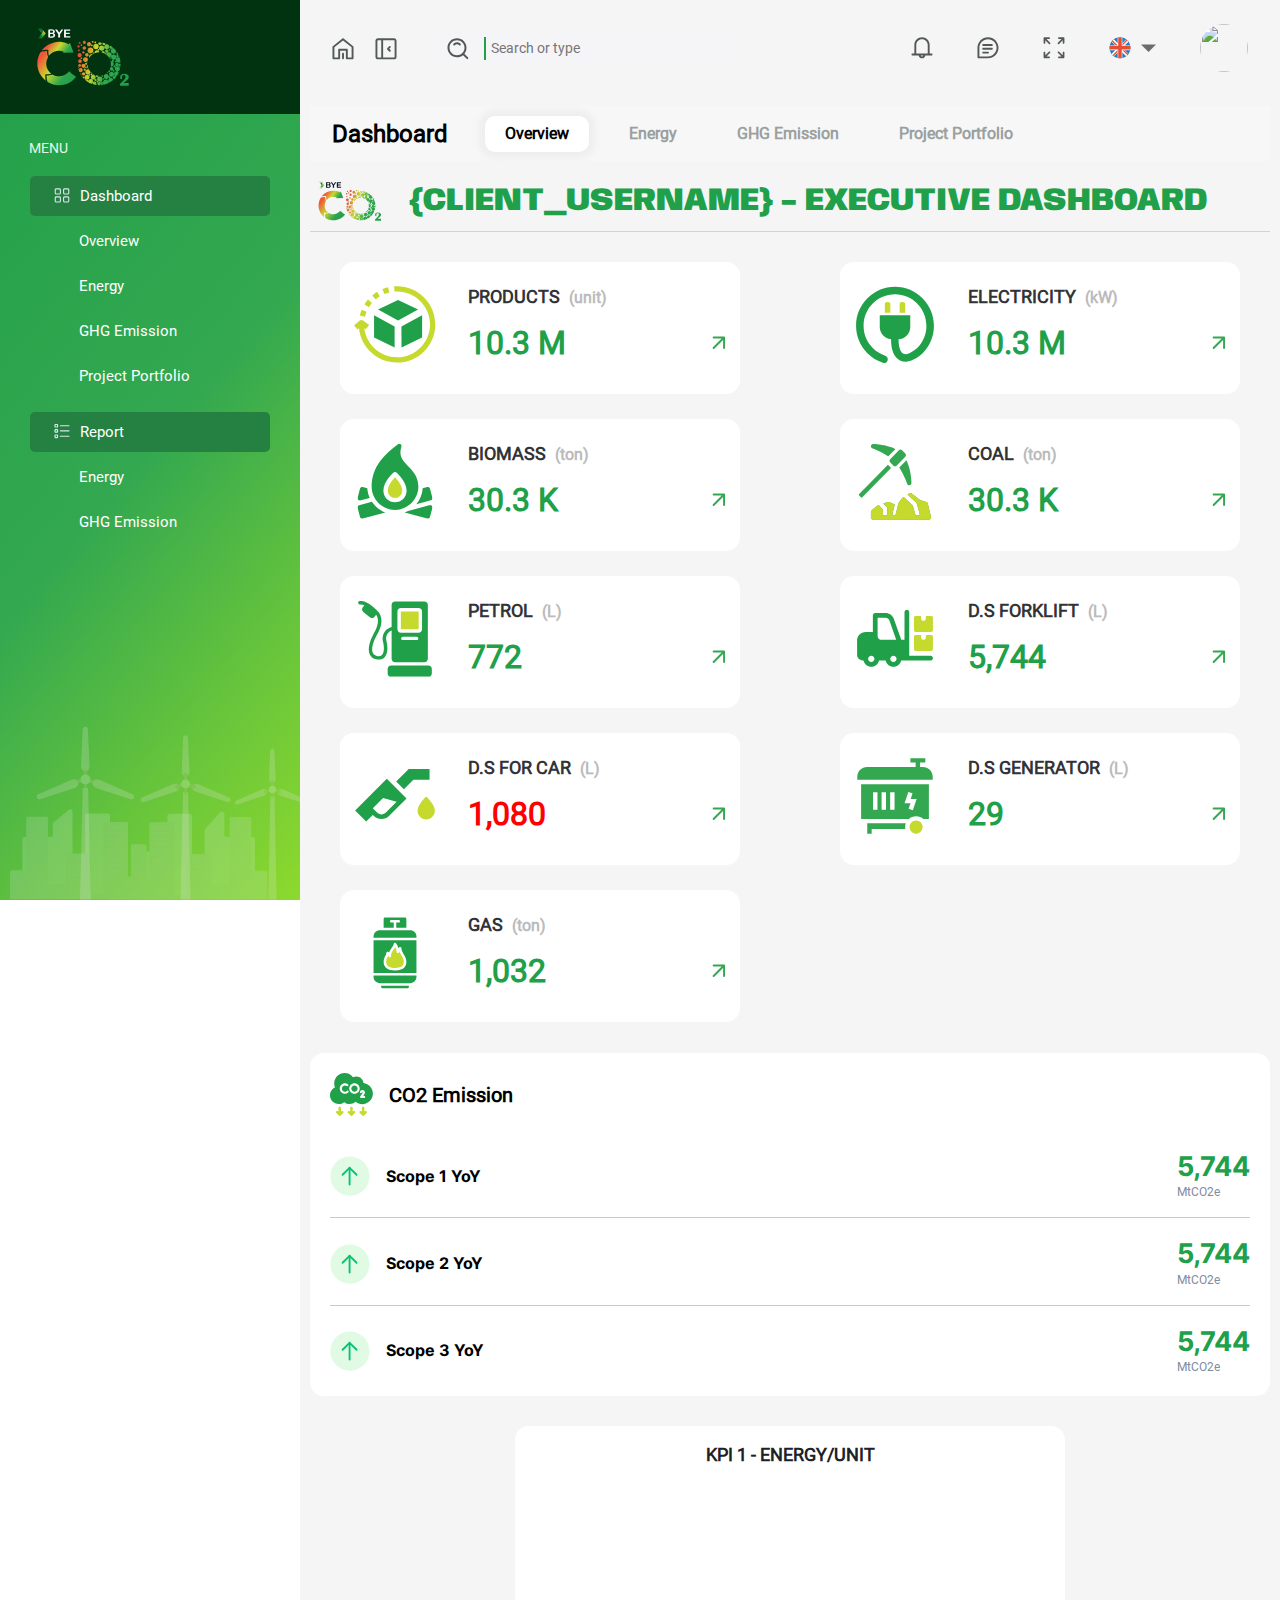
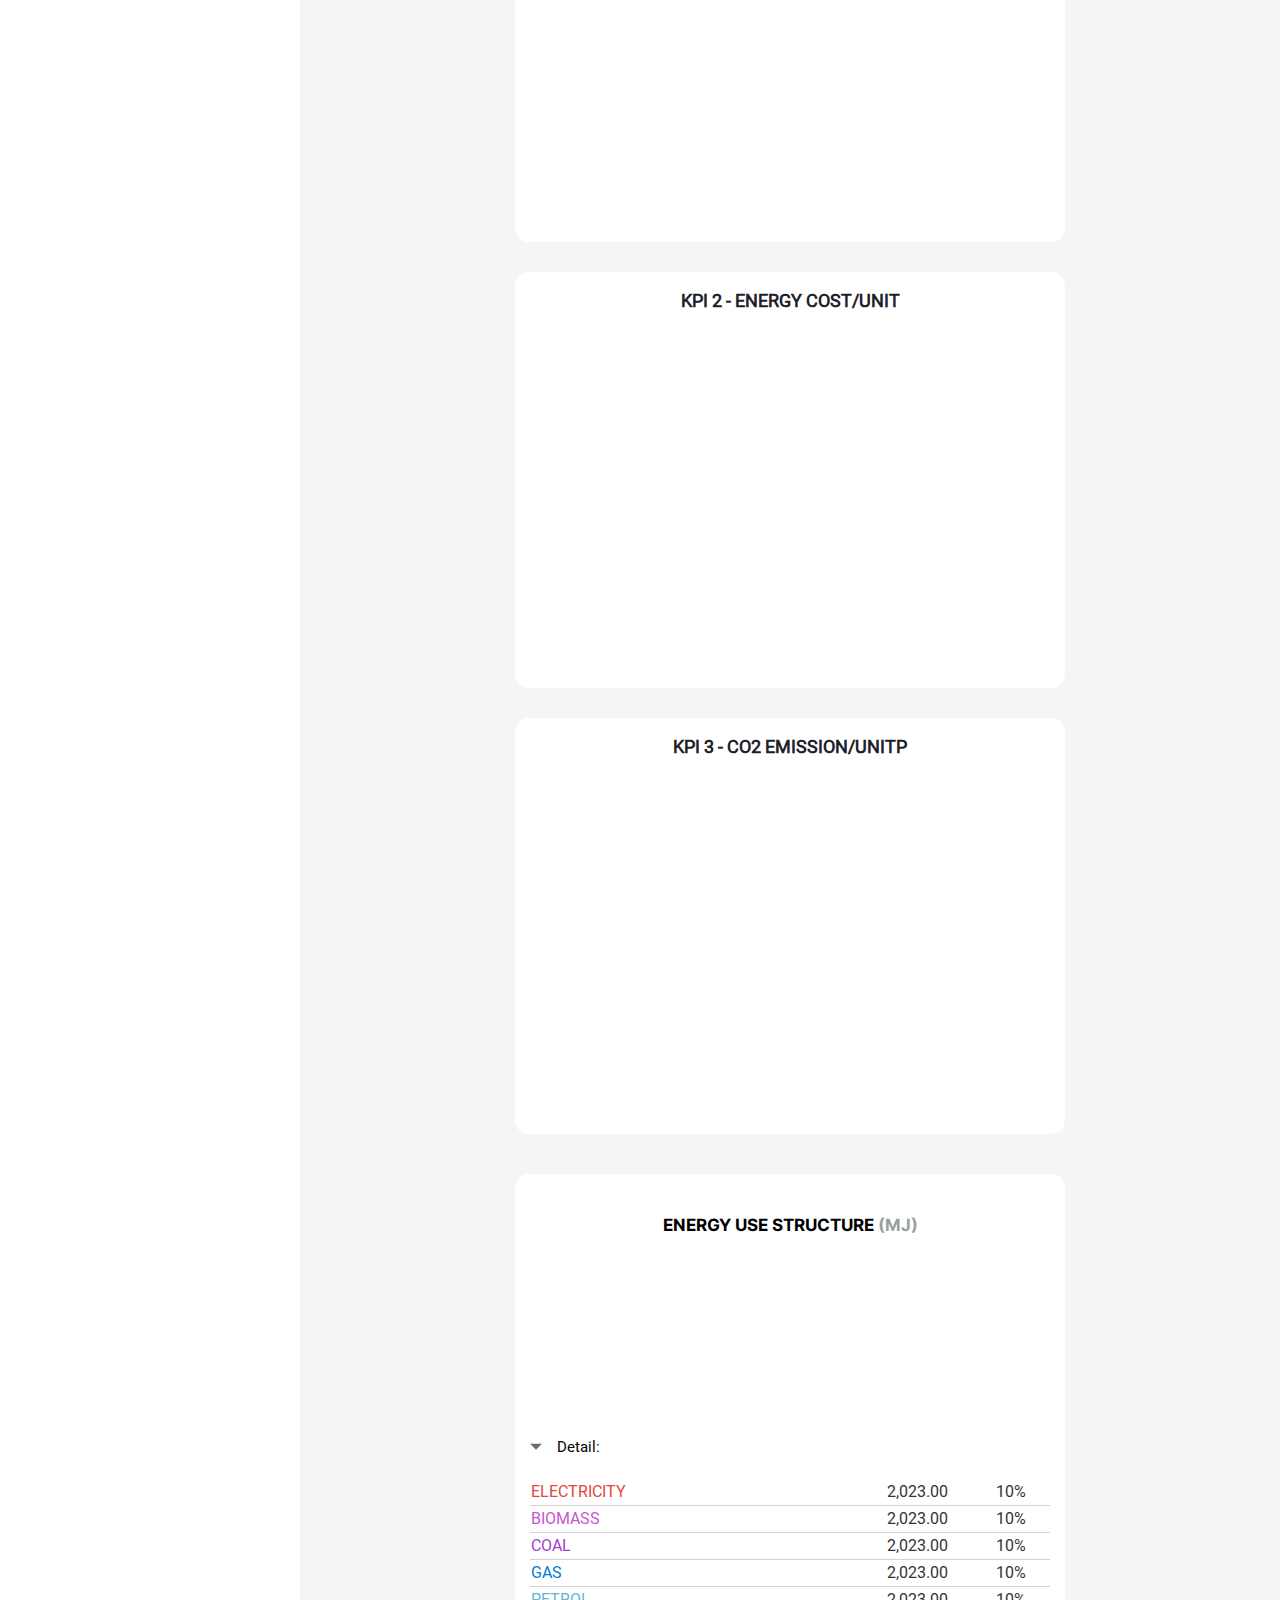
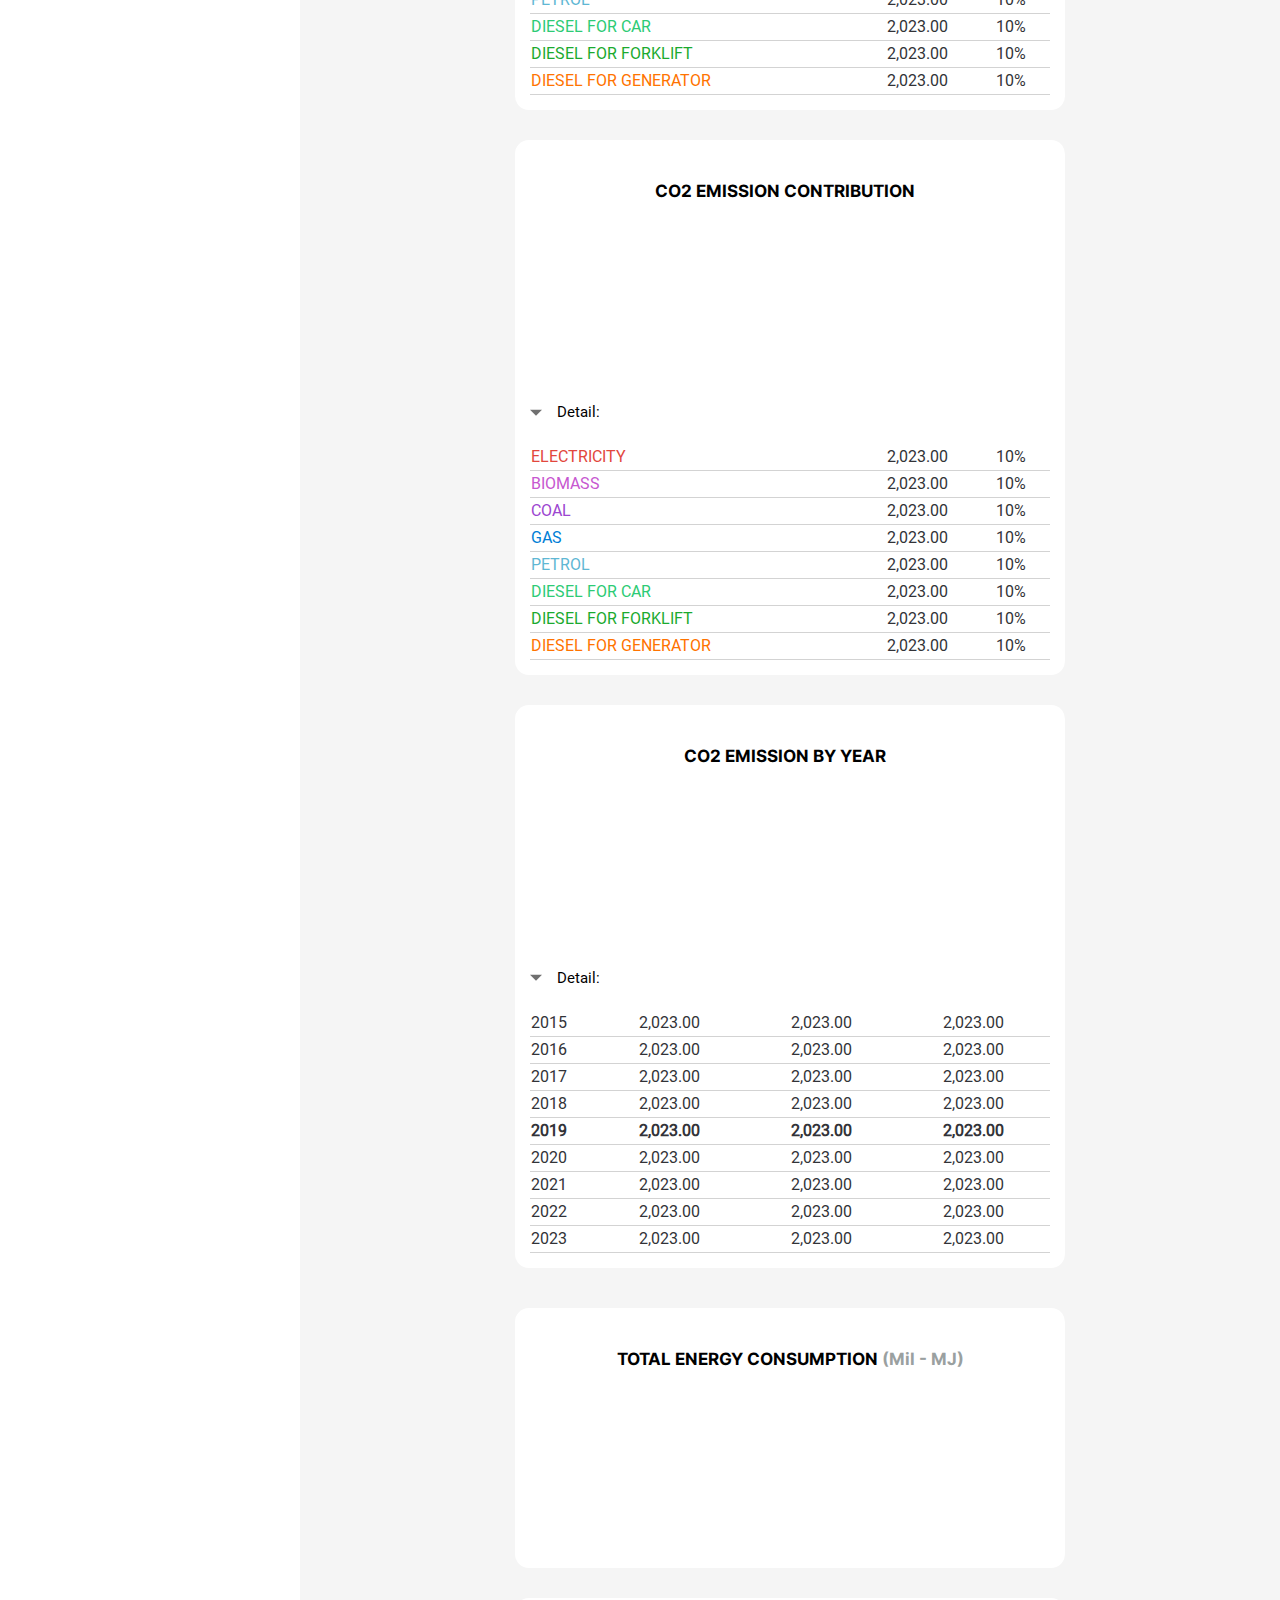
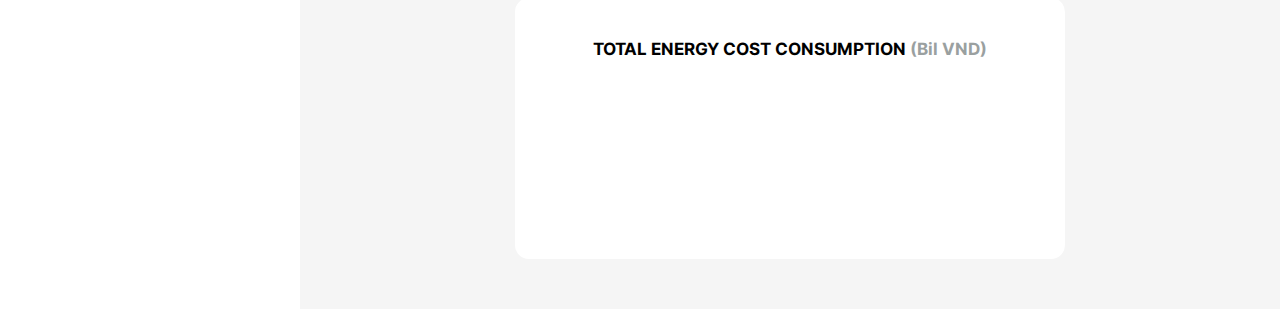
==== dashboard.html @ 33559ebf "sdf" ====
<!DOCTYPE html>
<html lang="en">

<head>
    <meta charset="UTF-8">
    <meta http-equiv="X-UA-Compatible" content="IE=edge">
    <meta name="viewport" content="width=device-width, initial-scale=1.0">
    <link rel="stylesheet" href="assets/css/normalize.css">
    <link rel="stylesheet" href="assets/css/dashboard.css">
    <link rel="stylesheet" href="assets/css/bootstrap-5.0.2-dist/css/bootstrap.min.css">
    <script src="assets/css/bootstrap-5.0.2-dist/js/bootstrap.min.js"></script>
    <script src="assets/js/jquery-3.6.4.js"></script>
    <link rel="icon" type="image/x-icon" href="assets/image/index/LogoBYECO2-footer.svg">
    <link rel="stylesheet" href="https://cdnjs.cloudflare.com/ajax/libs/font-awesome/6.2.1/css/all.min.css"
        integrity="sha512-MV7K8+y+gLIBoVD59lQIYicR65iaqukzvf/nwasF0nqhPay5w/9lJmVM2hMDcnK1OnMGCdVK+iQrJ7lzPJQd1w=="
        crossorigin="anonymous" referrerpolicy="no-referrer" />
    <script src="https://cdnjs.cloudflare.com/ajax/libs/Chart.js/4.1.2/chart.umd.js"></script>
    <script src="https://cdn.jsdelivr.net/gh/emn178/chartjs-plugin-labels/src/chartjs-plugin-labels.js"></script>
    <script type="text/javascript" src="https://cdnjs.cloudflare.com/ajax/libs/mdb-ui-kit/6.4.2/mdb.min.js"></script>
    <script type="text/javascript" src="https://cdn.jsdelivr.net/jquery/latest/jquery.min.js"></script>
    <script type="text/javascript" src="https://cdn.jsdelivr.net/momentjs/latest/moment.min.js"></script>
    <script type="text/javascript" src="https://cdn.jsdelivr.net/npm/daterangepicker/daterangepicker.min.js"></script>
    <link rel="stylesheet" type="text/css" href="https://cdn.jsdelivr.net/npm/daterangepicker/daterangepicker.css" />
    <title>Home</title>
    <style>
        @font-face {
            font-family: "Anybody";
            src: url("assets/font/Anybody/Anybody-VariableFont_wdth_wght.ttf");
        }

        @font-face {
            font-family: "Roboto";
            src: url("assets/font/Roboto/Roboto-Regular.ttf");
        }

        @font-face {
            font-family: "Inter";
            src: url("assets/font/Inter/Inter-VariableFont_slnt,wght.ttf");
        }

        @font-face {
            font-family: "Mulish";
            src: url("assets/font/Mulish/Mulish-VariableFont_wght.ttf");
        }

        @font-face {
            font-family: "Work Sans";
            src: url("assets/font/Work_Sans/WorkSans-VariableFont_wght.ttf");
        }
    </style>
</head>

<body>
    <!-- Sidebar/menu -->
    <nav id="mySidebar">
        <div class="logo">
            <img src="assets/image/index/LogoBYECO2-footer.svg" alt="">
            <h2>Main Menu</h2>
            <img src="assets/image/index/close.svg" alt="" onclick="closeoffcanvas()" class="closeoffcanvas">
        </div>
        <script>
            function closeoffcanvas(){
                document.getElementById('mySidebar').style.display = 'none';
                document.getElementById('content').style.width = '100%';
                document.getElementById('content').style.left = '0';
            }
        </script>
        <div class="menu-title">MENU</div>
        <div class="username-offcanvas">
            <div class="username-offcanvas-left">
                <div class="username-offcanvas-left-left">
                    <img src="assets/image/index/avatarresponsive.svg" alt="">
                </div>
                <div class="username-offcanvas-left-right">
                    <h2>Username</h2>
                    <p>User Role</p>
                </div>
            </div>
            <i class="right fas fa-angle-up" id="username-offcanvas-angle-up"></i>
            <i class="right fas fa-angle-down" id="username-offcanvas-angle-down"></i>
        </div>
        <div class="home-title">Home</div>
        <hr>
        <!-- Dashboard -->
        <div class="dashboard">
            <div class="dashboard-left">
                <img src="assets/image/index/dashboard.svg" alt="">
                <span>Dashboard</span>
            </div>
            <i class="right fas fa-angle-up" id="dashboard-angle-up"></i>
            <i class="right fas fa-angle-down" id="dashboard-angle-down"></i>
        </div>
        <div class="dashboard-left-content">
            <div class="dashboard-left-content-ppj">
                <span style="color: white;">Overview</span>
            </div>
            <div class="dashboard-left-content-energy">
                <span>Energy</span>
            </div>
            <div class="dashboard-left-content-ghgemission">
                <span>GHG Emission</span>
            </div>
            <div class="dashboard-left-content-projectportfolio">
                <span>Project Portfolio</span>
            </div>
        </div>



        <!-- Report -->
        <div class="report" style="margin-top: 16px;">
            <div class="report-left">
                <img src="assets/image/index/report.svg" alt="">
                <span>Report</span>
            </div>
            <i class="right fas fa-angle-up" id="report-angle-up"></i>
            <i class="right fas fa-angle-down" id="report-angle-down"></i>
        </div>
        <div class="report-left-content">
            <div class="report-left-content-energy">
                <span>Energy</span>
            </div>
            <div class="report-left-content-ghgemission">
                <span>GHG Emission</span>
            </div>
            <div class="report-left-content-waste">
                <span>Waste</span>
            </div>
        </div>
        <hr>
        <div class="language-offcanvas">
            <p>ENG</p>
            <img src="assets/image/index/language.svg" alt="">
            <img src="assets/image/index/dropdownoffcanvas.svg" alt="" style="width: 10px;height: 10px;">
        </div>
        <div class="logout-offcanvas">
            Logout
        </div>
        <!-- footer -->
        <div class="nav-footer">
            <img src="assets/image/index/electric blower.svg" alt="">
        </div>
    </nav>
    <script>
        $("#report-angle-up,#dashboard-angle-up").hide();
        $(".dashboard").css({ backgroundColor: "#248142" })
        $(".report").css({ backgroundColor: "#248142" })
        $("#dashboard-angle-up").click(function () {
            $(".dashboard-left-content").slideToggle("fast");
            $("#dashboard-angle-up").toggle();
            $("#dashboard-angle-down").toggle();
            $(".dashboard").css({ backgroundColor: "#248142" })
        }
        )
        $("#dashboard-angle-down").click(function () {
            $(".dashboard-left-content").slideToggle("fast");
            $("#dashboard-angle-up").toggle();
            $("#dashboard-angle-down").toggle();
            $(".dashboard").css({ backgroundColor: "#20A049" })
        }
        )
        $("#report-angle-down").click(function () {
            $(".report-left-content").slideToggle("fast");
            $("#report-angle-up").toggle();
            $("#report-angle-down").toggle();
            $(".report").css({ backgroundColor: "#20A049" })
        }
        )
        $("#report-angle-up").click(function () {
            $(".report-left-content").slideToggle("fast");
            $("#report-angle-up").toggle();
            $("#report-angle-down").toggle();
            $(".report").css({ backgroundColor: "#248142" })
        }
        )
    </script>



    <!-- Page Content  -->
    <div id="content">
        <div class="top">
            <div class="top-content-left">
                <img src="assets/image/index/home.svg" alt="" style="margin-right: 16px;">
                <img src="assets/image/index/dashboard-toggle-hide.svg" alt="" style="margin-right: 30px;"
                    onclick="navigate_sidebar()" id="dashboard-toggle-hide">
                <img src="assets/image/index/dashboard-toggle-show.svg" alt="" style="margin-right: 30px;"
                    onclick="navigate_sidebar()" id="dashboard-toggle-show">
                <div class="search">
                    <img src="assets/image/index/search.svg" alt="" onclick="showsearchbar()">
                    <input type="text" placeholder="Search or type">
                </div>

            </div>
            <div class="top-content-right">
                <img src="assets/image/index/notification.svg" alt="">
                <img src="assets/image/index/message.svg" alt="">
                <img src="assets/image/index/fullscreen.svg" alt="" class="top-content-right-fullscreen">
                <img src="assets/image/index/language.svg" alt="" style="margin-right: 5px;" class="top-content-right-language">
                <img src="assets/image/index/dropdown.svg" alt="" style="width: 15px;height: 15px;" class="top-content-right-dropdown">
                <img src="assets/image/index/avatar.svg" alt=""
                    style="width: 48px;height: 48px;border-radius: 50%;margin-right: 0;">
            </div>
            
        </div>
        <div class="top-responsive">
            <img src="assets/image/index/LogoBYECO2-footer.svg" alt="">
            <img src="assets/image/index/search.svg" alt="" onclick="showsearchbar()">
            <img src="assets/image/index/notification.svg" alt="">
            <img src="assets/image/index/message.svg" alt="">
            <img src="assets/image/index/offcanvasbar.svg" alt="" onclick="showoffcanvas()">
        </div>
        <div class="showsearchbar">
            <div class="showsearchbar-left">
                <img src="assets/image/index/search.svg" alt="">
                <input type="text" placeholder="Search something here">
            </div>
            <div class="showsearchbar-right">
                <img src="assets/image/index/close.svg" alt="" onclick="hidesearchbar()">
            </div>
        </div>
        <script>
            $(".showsearchbar").hide();
            function showsearchbar(){
                if (window.innerWidth <1121){
                    $(".showsearchbar").slideToggle('fast');
                }
            }
            function hidesearchbar(){
                $(".showsearchbar").slideToggle('fast');
            }
            function showoffcanvas(){
                document.getElementById('mySidebar').style.display = 'block';
                // document.getElementById('mySidebar').style.position = 'absolute';
                // document.getElementById('mySidebar').style.left = '0';
                // document.getElementById('mySidebar').style.top = '0';
                document.getElementById('content').style.width = '100%';
                document.getElementById('content').style.left = '0';
            }
        </script>
       
        <div id="content-dashboard">
            <div class="content-dashboard-top">
                <img src="assets/image/index/dashboardresponsive.svg" alt="">
                <h2>Dashboard</h2>
            </div>
            <ul class="nav nav-tabs" id="myTab" role="tablist">
                <li class="nav-item" role="presentation">
                    <button class="nav-link disabled" id="ppj-tab" data-bs-toggle="tab" data-bs-target="#ppj"
                        type="button" role="tab" aria-controls="ppj" aria-selected="true">Dashboard</button>
                </li>
                <li class="nav-item" role="presentation">
                    <button class="nav-link active" id="overview-tab" data-bs-toggle="tab" data-bs-target="#overview"
                        type="button" role="tab" aria-controls="overview" aria-selected="false">Overview</button>
                </li>
                <li class="nav-item" role="presentation">
                    <button class="nav-link" id="energy-tab" data-bs-toggle="tab" data-bs-target="#energy" type="button"
                        role="tab" aria-controls="energy" aria-selected="false">Energy</button>
                </li>
                <li class="nav-item" role="presentation">
                    <button class="nav-link" id="ghgemission-tab" data-bs-toggle="tab" data-bs-target="#ghgemission"
                        type="button" role="tab" aria-controls="ghgemission" aria-selected="false">GHG Emission</button>
                </li>
                <li class="nav-item" role="presentation">
                    <button class="nav-link" id="projectportfolio-tab" data-bs-toggle="tab"
                        data-bs-target="#projectportfolio" type="button" role="tab" aria-controls="projectportfolio"
                        aria-selected="false">Project Portfolio</button>
                </li>
            </ul>
            <script>
                $("#myTab #overview-tab").css({"color":"black","box-shadow":"0px 0px 6px 6px #eeeeee"});
                $("#myTab #overview-tab").click(function () {
                    $(this).css({"color":"black","box-shadow":"0px 0px 6px 6px #eeeeee"})
                    $("#energy-tab,#ghgemission-tab,#projectportfolio-tab").css({"color":"#9AA0A0","box-shadow":"none"})
                })
                $("#myTab #energy-tab").click(function () {
                    $(this).css({"color":"black","box-shadow":"0px 0px 6px 6px #eeeeee"})
                    $("#overview-tab,#ghgemission-tab,#projectportfolio-tab").css({"color":"#9AA0A0","box-shadow":"none"})
                })
                $("#myTab #ghgemission-tab").click(function () {
                    $(this).css({"color":"black","box-shadow":"0px 0px 6px 6px #eeeeee"})
                    $("#overview-tab,#energy-tab,#projectportfolio-tab").css({"color":"#9AA0A0","box-shadow":"none"})
                })
                $("#myTab #projectportfolio-tab").click(function () {
                    $(this).css({"color":"black","box-shadow":"0px 0px 6px 6px #eeeeee"})
                    $("#overview-tab,#energy-tab,#ghgemission-tab").css({"color":"#9AA0A0","box-shadow":"none"})
                })
            </script>
            <div class="tab-content" id="myTabContent">
                <div class="tab-pane fade show active" id="overview" role="tabpanel" aria-labelledby="overview-tab">
                    <div class="ppj-top">
                        <img src="assets/image/index/LogoBYECO2.svg" alt="">
                        <h1>{CLIENT_USERNAME} - EXECUTIVE DASHBOARD</h1>
                    </div>
                    <div class="ppj-point">
                        <div class="ppj-point-item">
                            <div class="ppj-point-item-left">
                                <img src="assets/image/index/products.svg" alt="">
                            </div>
                            <div class="ppj-point-item-right">
                                <div>
                                    <span class="title">PRODUCTS <span class="unit">(unit)</span></span>
                                </div>
                                <!-- <h1>10.3 M <img src="assets/image/index/pointupright.svg" alt=""></h1> -->
                                <div class="ppj-point-item-right-bottom">
                                    <h1>10.3 M</h1>
                                    <img src="assets/image/index/pointupright.svg" alt="">
                                </div>

                            </div>
                        </div>
                        <div class="ppj-point-item">
                            <div class="ppj-point-item-left">
                                <img src="assets/image/index/electricity.svg" alt="">
                            </div>
                            <div class="ppj-point-item-right">
                                <div>
                                    <span class="title">ELECTRICITY <span class="unit">(kW)</span></span>
                                </div>
                                <!-- <h1>10.3 M <img src="assets/image/index/pointupright.svg" alt=""></h1> -->
                                <div class="ppj-point-item-right-bottom">
                                    <h1>10.3 M</h1>
                                    <img src="assets/image/index/pointupright.svg" alt="">
                                </div>
                            </div>
                        </div>
                        <div class="ppj-point-item">
                            <div class="ppj-point-item-left">
                                <img src="assets/image/index/biomass.svg" alt="">
                            </div>
                            <div class="ppj-point-item-right">
                                <div>
                                    <span class="title">BIOMASS <span class="unit">(ton)</span></span>
                                </div>
                                <!-- <h1>30.3 K <img src="assets/image/index/pointupright.svg" alt=""></h1> -->
                                <div class="ppj-point-item-right-bottom">
                                    <h1>30.3 K</h1>
                                    <img src="assets/image/index/pointupright.svg" alt="">
                                </div>
                            </div>
                        </div>
                        <div class="ppj-point-item">
                            <div class="ppj-point-item-left">
                                <img src="assets/image/index/coal.svg" alt="">
                            </div>
                            <div class="ppj-point-item-right">
                                <div>
                                    <span class="title">COAL <span class="unit">(ton)</span></span>
                                </div>
                                <!-- <h1>30.3 K <img src="assets/image/index/pointupright.svg" alt=""></h1> -->
                                <div class="ppj-point-item-right-bottom">
                                    <h1>30.3 K</h1>
                                    <img src="assets/image/index/pointupright.svg" alt="">
                                </div>
                            </div>
                        </div>
                        <div class="ppj-point-item">
                            <div class="ppj-point-item-left">
                                <img src="assets/image/index/petrol.svg" alt="">
                            </div>
                            <div class="ppj-point-item-right">
                                <div>
                                    <span class="title">PETROL <span class="unit">(L)</span></span>
                                </div>
                                <!-- <h1>772 <img src="assets/image/index/pointupright.svg" alt=""></h1> -->
                                <div class="ppj-point-item-right-bottom">
                                    <h1>772</h1>
                                    <img src="assets/image/index/pointupright.svg" alt="">
                                </div>
                            </div>
                        </div>
                        <div class="ppj-point-item">
                            <div class="ppj-point-item-left">
                                <img src="assets/image/index/forklift.svg" alt="">
                            </div>
                            <div class="ppj-point-item-right">
                                <div>
                                    <span class="title">D.S FORKLIFT <span class="unit">(L)</span></span>
                                </div>
                                <!-- <h1>5,744 <img src="assets/image/index/pointupright.svg" alt=""></h1> -->
                                <div class="ppj-point-item-right-bottom">
                                    <h1>5,744</h1>
                                    <img src="assets/image/index/pointupright.svg" alt="">
                                </div>
                            </div>
                        </div>
                        <div class="ppj-point-item">
                            <div class="ppj-point-item-left">
                                <img src="assets/image/index/forcar.svg" alt="">
                            </div>
                            <div class="ppj-point-item-right">
                                <div>
                                    <span class="title">D.S FOR CAR <span class="unit">(L)</span></span>
                                </div>
                                <!-- <h1 style="color: red;">1,080 <img src="assets/image/index/pointdownright.svg" alt="">
                                </h1> -->
                                <div class="ppj-point-item-right-bottom">
                                    <h1 style="color: red;">1,080</h1>
                                    <img src="assets/image/index/pointupright.svg" alt="">
                                </div>
                            </div>
                        </div>
                        <div class="ppj-point-item">
                            <div class="ppj-point-item-left">
                                <img src="assets/image/index/generator.svg" alt="">
                            </div>
                            <div class="ppj-point-item-right">
                                <div>
                                    <span class="title">D.S GENERATOR <span class="unit">(L)</span></span>
                                </div>
                                <!-- <h1>29 <img src="assets/image/index/pointupright.svg" alt=""></h1> -->
                                <div class="ppj-point-item-right-bottom">
                                    <h1>29</h1>
                                    <img src="assets/image/index/pointupright.svg" alt="">
                                </div>
                            </div>
                        </div>
                        <div class="ppj-point-item">
                            <div class="ppj-point-item-left">
                                <img src="assets/image/index/gas.svg" alt="">
                            </div>
                            <div class="ppj-point-item-right">
                                <div>
                                    <span class="title">GAS <span class="unit">(ton)</span></span>
                                </div>
                                <!-- <h1>1,032 <img src="assets/image/index/pointupright.svg" alt=""></h1> -->
                                <div class="ppj-point-item-right-bottom">
                                    <h1>1,032</h1>
                                    <img src="assets/image/index/pointupright.svg" alt="">
                                </div>
                            </div>
                        </div>
                    </div>
                    <div class="ppj-emission-scope">
                        <div class="ppj-emission-scope-item">
                            <div class="ppj-emission-scope-item-left">
                                <p class="scope">CO2 EMISSION</p>
                                <p class="co2emission">SCOPE 1 YoY</p>
                                <div class="ppj-emission-scope-item-left-value">
                                    <p class="value">5,744</p>
                                    <p class="unit">MtCO2e</p>
                                </div>
                            </div>
                            <div class="ppj-emission-scope-item-right">
                                <img src="assets/image/index/emissionscopeco2.svg" alt="">
                            </div>
                        </div>
                   
                        <div class="ppj-emission-scope-item">
                            <div class="ppj-emission-scope-item-left">
                                <p class="scope">CO2 EMISSION</p>
                                <p class="co2emission">SCOPE 2 YoY</p>
                                <div class="ppj-emission-scope-item-left-value">
                                    <p class="value">5,744</p>
                                    <p class="unit">MtCO2e</p>
                                </div>
                            </div>
                            <div class="ppj-emission-scope-item-right">
                                <img src="assets/image/index/emissionscopeco2.svg" alt="">
                            </div>
                        </div>
                       
                        <div class="ppj-emission-scope-item">
                            <div class="ppj-emission-scope-item-left">
                                <p class="scope">CO2 EMISSION</p>
                                <p class="co2emission">SCOPE 3 YoY</p>
                                <div class="ppj-emission-scope-item-left-value">
                                    <p class="value">0</p>
                                    <p class="unit">MtCO2e</p>
                                </div>
                            </div>
                            <div class="ppj-emission-scope-item-right">
                                <img src="assets/image/index/emissionscopeco2.svg" alt="">
                            </div>
                        </div>
                    </div>
                    <div class="ppj-emission-scope-responsive">
                        <div class="ppj-emission-scope-responsive-top">
                            <img src="assets/image/index/emissionscopeco2.svg" alt="">
                            <h2>CO2 Emission</h2>
                        </div>
                        <div class="ppj-emission-scope-responsive-item">
                            <div class="ppj-emission-scope-responsive-item-left">
                                <img src="assets/image/index/emissionscopeco2responsive.svg" alt="">
                                <h3>Scope 1 YoY</h3>
                            </div>
                            <div class="ppj-emission-scope-responsive-item-right">
                                <h2>5,744</h2>
                                <p>MtCO2e</p>
                            </div>
                        </div>
                        <hr>
                        <div class="ppj-emission-scope-responsive-item">
                            <div class="ppj-emission-scope-responsive-item-left">
                                <img src="assets/image/index/emissionscopeco2responsive.svg" alt="">
                                <h3>Scope 2 YoY</h3>
                            </div>
                            <div class="ppj-emission-scope-responsive-item-right">
                                <h2>5,744</h2>
                                <p>MtCO2e</p>
                            </div>
                        </div>
                        <hr>
                        <div class="ppj-emission-scope-responsive-item">
                            <div class="ppj-emission-scope-responsive-item-left">
                                <img src="assets/image/index/emissionscopeco2responsive.svg" alt="">
                                <h3>Scope 3 YoY</h3>
                            </div>
                            <div class="ppj-emission-scope-responsive-item-right">
                                <h2>5,744</h2>
                                <p>MtCO2e</p>
                            </div>
                        </div>
                    </div>
                    <div class="ppj-kpi">
                        <div class="ppj-kpi-item">
                            <h2>KPI 1 - ENERGY/UNIT</h2>
                            <canvas id="myChartkpi1" style="height: 350px;width: 450px;"></canvas>
                            <script>
                                const xValueskpi1 = ["2015", "2016", "2017", "2018", "2019", "2020", "2021", "2022", "2023"];
                                const yValuesbarkpi1 = [10.0, 10.5, 15.0, 8.5, 12.5, 8.0, 13.0, 12.5, 14.0];
                                const yValueslinekpi1 = [73.3, 88.4, 67.7, 105.4, 72.9, 65.7, 63.5, 66.1, 26.0];

                                new Chart("myChartkpi1", {
                                    type: "line",
                                    data: {
                                        labels: xValueskpi1,
                                        datasets: [{
                                            backgroundColor: "transparent",
                                            borderColor: "#EA6B39",
                                            data: yValueslinekpi1,
                                            label: 'MJ/Unit',
                                            yAxisID: 'A',
                                            fill: true,
                                            tension: 0,
                                            borderWidth: 3,
                                            pointBackgroundColor: "white",
                                            pointRadius: 5,
                                      
                                        },
                                        {
                                            type: "bar",
                                            data: yValuesbarkpi1,
                                            backgroundColor: "#3BB346",
                                            label: 'Total Units',
                                            yAxisID: 'B',
                                            fill: true,
                                            tension: 0.4,
                                            barThickness: 25,
                                          
                                        }]
                                    },
                                    options: {
                                        responsive: true,
                                        scales: {
                                            A: {
                                                position: 'right',
                                                min: 0,
                                                max:120,
                                                ticks: {
                                                    stepSize: 24,
                                                },
                                                border:{
                                                    dash: [10,5]
                                                }
                                              
                                            },
                                            B: {
                                                position: 'left',
                                                min: 0,
                                                max: 25.0,
                                                border:{
                                                    dash: [10,5]
                                                }
                                            },
                                            xAxis:{
                                              display: false
                                            }
                                        },
                                        plugins: {
                                            legend: {
                                                labels: {
                                                    // This more specific font property overrides the global property
                                                    font: {
                                                        size: 13,
                                                        family: "Roboto",

                                                    }
                                                }
                                            },
                                            tooltip: {
                                                titleFont: "Arial",
                                                padding: 10,
                                            },

                                        },
                                    }
                                });
                            </script>
                        </div>
                        <div class="ppj-kpi-item">
                            <h2>KPI 2 - ENERGY COST/UNIT</h2>
                            <canvas id="myChartkpi2" style="height: 350px;width: 450px;"></canvas>
                            <script>
                                const xValueskpi2 = ["2015", "2016", "2017", "2018", "2019", "2020", "2021", "2022", "2023"];
                                const yValuesbarkpi2 = [10.0, 10.5, 15.0, 8.5, 12.5, 8.0, 13.0, 12.5, 14.0];
                                const yValueslinekpi2 = [73.3, 88.4, 67.7, 105.4, 72.9, 65.7, 63.5, 66.1, 26.0];

                                new Chart("myChartkpi2", {
                                    type: "line",
                                    data: {
                                        labels: xValueskpi2,
                                        datasets: [{
                                            backgroundColor: "transparent",
                                            borderColor: "#EA6B39",
                                            data: yValueslinekpi2,
                                            label: 'VND/Unit',
                                            yAxisID: 'A',
                                            fill: true,
                                            tension: 0,
                                            borderWidth: 3,
                                            pointBackgroundColor: "white",
                                            pointRadius: 5,

                                        },
                                        {
                                            type: "bar",
                                            data: yValuesbarkpi2,
                                            backgroundColor: "#3BB346",
                                            label: 'Total Units',
                                            yAxisID: 'B',
                                            fill: true,
                                            tension: 0.4,
                                            barThickness: 25,


                                        }]
                                    },
                                    options: {
                                        responsive: true,
                                        scales: {
                                            A: {
                                                position: 'right',
                                                min: 0,
                                                ticks: {
                                                    stepSize: 24,
                                                },
                                                border:{
                                                    dash: [10,5]
                                                }
                                            },
                                            B: {
                                                position: 'left',
                                                min: 0,
                                                max: 25.0,
                                                border:{
                                                    dash: [10,5]
                                                }
                                            },
                                            xAxis:{
                                              display: false
                                            }
                                        },
                                        plugins: {
                                            legend: {
                                                labels: {
                                                    // This more specific font property overrides the global property
                                                    font: {
                                                        size: 13,
                                                        family: "Roboto",

                                                    }
                                                }
                                            },
                                            tooltip: {
                                                titleFont: "Arial",
                                                padding: 10,
                                            },

                                        },
                                    }
                                });
                            </script>
                        </div>
                        <div class="ppj-kpi-item">
                            <h2>KPI 3 - CO2 EMISSION/UNITP</h2>
                            <canvas id="myChartkpi3" style="height: 350px;width: 450px;"></canvas>
                            <script>
                                const xValueskpi3 = ["2015", "2016", "2017", "2018", "2019", "2020", "2021", "2022", "2023"];
                                const yValuesbarkpi3 = [10.0, 10.5, 15.0, 8.5, 12.5, 8.0, 13.0, 12.5, 14.0];
                                const yValueslinekpi3 = [73.3, 88.4, 67.7, 105.4, 72.9, 65.7, 63.5, 66.1, 26.0];

                                new Chart("myChartkpi3", {
                                    type: "line",
                                    data: {
                                        labels: xValueskpi3,
                                        datasets: [{
                                            backgroundColor: "transparent",
                                            borderColor: "#EA6B39",
                                            data: yValueslinekpi3,
                                            label: 'Kg CO2e/Unit',
                                            yAxisID: 'A',
                                            fill: true,
                                            tension: 0,
                                            borderWidth: 3,
                                            pointBackgroundColor: "white",
                                            pointRadius: 5,

                                        },
                                        {
                                            type: "bar",
                                            data: yValuesbarkpi3,
                                            backgroundColor: "#3BB346",
                                            label: 'Total Units',
                                            yAxisID: 'B',
                                            fill: true,
                                            tension: 0.4,
                                            barThickness: 25,
                                        }]
                                    },
                                    options: {
                                        responsive: true,
                                        scales: {
                                            A: {
                                                position: 'right',
                                                min: 0,
                                                ticks: {
                                                    stepSize: 24,
                                                },
                                                border:{
                                                    dash: [10,5]
                                                }
                                            },
                                            B: {
                                                position: 'left',
                                                min: 0,
                                                max: 25.0,
                                                border:{
                                                    dash: [10,5]
                                                }
                                            },
                                            xAxis:{
                                              display: false
                                            }
                                        },
                                        plugins: {
                                            legend: {
                                                labels: {
                                                    // This more specific font property overrides the global property
                                                    font: {
                                                        size: 13,
                                                        family: "Roboto",

                                                    }
                                                }
                                            },
                                            tooltip: {
                                                titleFont: "Arial",
                                                padding: 10,
                                            },

                                        },
                                    }
                                });
                            </script>
                        </div>
                    </div>
                    <div class="ppj-emission-value">
                        <div class="ppj-emission-value-item">
                            <div class="top">
                                <span class="title">ENERGY USE STRUCTURE <span class="unit">(MJ)</span></span>
                            </div>
                            <canvas id="myChartemissionvalue1" style="max-height: 300px;"></canvas>
                            <script>
                                const xValuesemissionvalue1 = ["ELECTRICITY", "BIOMASS", "COAL", "GAS", "PETROL", "DIESEL FOR CAR", "DIESEL FOR FORKLIFT", "DIESEL FOR GENERATOR"];
                                const yValuesemissionvalue1 = [10, 10, 10, 10, 10, 10, 10, 10,];
                                const barcolors = ["#E2473D", "#C758D0", "#9C46D0", "#007ED6", "#5FB7D4", "#2DCB75", "#1BAA2F", "#FF7300"]
                                new Chart("myChartemissionvalue1", {
                                    type: "doughnut",
                                    data: {
                                        labels: xValuesemissionvalue1,
                                        datasets: [{
                                            backgroundColor: barcolors,
                                            data: yValuesemissionvalue1,
                                        }]
                                    },
                                    options: {
                                        responsive: true,
                                        plugins: {
                                            tooltip: {
                                                titleFont: "Arial",
                                                padding: 10,
                                            },

                                        }
                                    }
                                });

                            </script>
                            <div class="details">
                                <div class="details-title">
                                    <img src="assets/image/index/dropdown.svg" alt="" onclick="detailscontent1()">
                                    <span>Detail:</span>
                                </div>
                                <div class="details-content" id="details-content1">
                                    <table>
                                        <tr>
                                            <td class="title" style="color: #E2473D;">ELECTRICITY</td>
                                            <td class="value">2,023.00</td>
                                            <td class="percent">10%</td>
                                        </tr>
                                        <tr>
                                            <td class="title" style="color: #C758D0;">BIOMASS</td>
                                            <td class="value">2,023.00</td>
                                            <td class="percent">10%</td>
                                        </tr>
                                        <tr>
                                            <td class="title" style="color: #9C46D0;">COAL</td>
                                            <td class="value">2,023.00</td>
                                            <td class="percent">10%</td>
                                        </tr>
                                        <tr>
                                            <td class="title" style="color: #007ED6;">GAS</td>
                                            <td class="value">2,023.00</td>
                                            <td class="percent">10%</td>
                                        </tr>
                                        <tr>
                                            <td class="title" style="color: #5FB7D4;">PETROL</td>
                                            <td class="value">2,023.00</td>
                                            <td class="percent">10%</td>
                                        </tr>
                                        <tr>
                                            <td class="title" style="color: #2DCB75;">DIESEL FOR CAR</td>
                                            <td class="value">2,023.00</td>
                                            <td class="percent">10%</td>
                                        </tr>
                                        <tr>
                                            <td class="title" style="color: #1BAA2F;">DIESEL FOR FORKLIFT</td>
                                            <td class="value">2,023.00</td>
                                            <td class="percent">10%</td>
                                        </tr>
                                        <tr>
                                            <td class="title" style="color: #FF7300;">DIESEL FOR GENERATOR</td>
                                            <td class="value">2,023.00</td>
                                            <td class="percent">10%</td>
                                        </tr>
                                    </table>
                                </div>
                                <script>
                                    function detailscontent1() {
                                        $("#details-content1").slideToggle("fast");
                                    }
                                </script>
                            </div>

                        </div>
                        <div class="ppj-emission-value-item">
                            <div class="top">
                                <span class="title">CO2 EMISSION CONTRIBUTION</span><span class="unit"></span>
                            </div>
                            <canvas id="myChartemissionvalue2" style="max-height: 300px;"></canvas>
                            <script>
                                const xValuesemissionvalue2 = ["ELECTRICITY", "BIOMASS", "COAL", "GAS", "PETROL", "DIESEL FOR CAR", "DIESEL FOR FORKLIFT", "DIESEL FOR GENERATOR"];
                                const yValuesemissionvalue2 = [10, 10, 10, 10, 10, 10, 10, 10,];
                                const barcolorsemissionvalue2 = ["#E2473D", "#C758D0", "#9C46D0", "#007ED6", "#5FB7D4", "#2DCB75", "#1BAA2F", "#FF7300"]
                                new Chart("myChartemissionvalue2", {
                                    type: "doughnut",
                                    data: {
                                        labels: xValuesemissionvalue2,
                                        datasets: [{
                                            backgroundColor: barcolorsemissionvalue2,
                                            data: yValuesemissionvalue2,
                                        }]
                                    },
                                    options: {
                                        responsive: true,
                                        plugins: {
                                            tooltip: {
                                                titleFont: "Arial",
                                                padding: 10,
                                            },

                                        }
                                    }
                                });

                            </script>
                            <div class="details">
                                <div class="details-title">
                                    <img src="assets/image/index/dropdown.svg" alt="" onclick="detailscontent2()">
                                    <span>Detail:</span>
                                </div>
                                <div class="details-content" id="details-content2">
                                    <table>
                                        <tr>
                                            <td class="title" style="color: #E2473D;">ELECTRICITY</td>
                                            <td class="value">2,023.00</td>
                                            <td class="percent">10%</td>
                                        </tr>
                                        <tr>
                                            <td class="title" style="color: #C758D0;">BIOMASS</td>
                                            <td class="value">2,023.00</td>
                                            <td class="percent">10%</td>
                                        </tr>
                                        <tr>
                                            <td class="title" style="color: #9C46D0;">COAL</td>
                                            <td class="value">2,023.00</td>
                                            <td class="percent">10%</td>
                                        </tr>
                                        <tr>
                                            <td class="title" style="color: #007ED6;">GAS</td>
                                            <td class="value">2,023.00</td>
                                            <td class="percent">10%</td>
                                        </tr>
                                        <tr>
                                            <td class="title" style="color: #5FB7D4;">PETROL</td>
                                            <td class="value">2,023.00</td>
                                            <td class="percent">10%</td>
                                        </tr>
                                        <tr>
                                            <td class="title" style="color: #2DCB75;">DIESEL FOR CAR</td>
                                            <td class="value">2,023.00</td>
                                            <td class="percent">10%</td>
                                        </tr>
                                        <tr>
                                            <td class="title" style="color: #1BAA2F;">DIESEL FOR FORKLIFT</td>
                                            <td class="value">2,023.00</td>
                                            <td class="percent">10%</td>
                                        </tr>
                                        <tr>
                                            <td class="title" style="color: #FF7300;">DIESEL FOR GENERATOR</td>
                                            <td class="value">2,023.00</td>
                                            <td class="percent">10%</td>
                                        </tr>
                                    </table>
                                </div>
                                <script>
                                    function detailscontent2() {
                                        $("#details-content2").slideToggle("fast");
                                    }
                                </script>
                            </div>
                        </div>
                        <div class="ppj-emission-value-item">
                            <div class="top">
                                <span class="title">CO2 EMISSION BY YEAR</span><span class="unit"></span>
                            </div>
                            <canvas id="myChartemissionvalue3"></canvas>
                            <script>
                                const xValuesemissionvalue3 = ["2015", "2016", "2017", "2018", "2019", "2020", "2021", "2022", "2023"];

                                new Chart("myChartemissionvalue3", {
                                    type: "bar",

                                    data: {
                                        labels: xValuesemissionvalue3,
                                        datasets: [{
                                            label: 'SCOPE 1',
                                            backgroundColor: "#3BB346",
                                            data: [15, 12, 15, 12, 2, 12, 15, 3, 5],
                                            barThickness: 25,
                                        }, {
                                            label: 'SCOPE 2',
                                            backgroundColor: "#C6D92D",
                                            data: [4, 5, 6, 4, 12, 5, 2, 15, 1],
                                            barThickness: 25,
                                        },
                                        {
                                            label: 'SCOPE 3',
                                            backgroundColor: "#FEB005",
                                            data: [4, 4, 3, 4, 3, 4, 2, 2, 1],
                                            barThickness: 25,
                                        },
                                        ]
                                    },
                                    options: {
                                        responsive: true,
                                        scales: {
                                            x: {
                                                stacked: true,
                                            },
                                            y: {
                                                stacked: true
                                            }
                                        },
                                        plugins: {
                                            legend: {
                                                labels: {
                                                    // This more specific font property overrides the global property
                                                    font: {
                                                        size: 13,
                                                        family: "Roboto"
                                                    }
                                                }
                                            },
                                            tooltip: {
                                                titleFont: "Arial",
                                                padding: 10,
                                            }
                                        }
                                    }
                                });

                            </script>
                            <div class="details">
                                <div class="details-title">
                                    <img src="assets/image/index/dropdown.svg" alt="" onclick="detailscontent3()">
                                    <span>Detail:</span>
                                </div>
                                <div class="details-content" id="details-content3">
                                    <table>
                                        <tr>
                                            <td class="title">2015</td>
                                            <td class="value">2,023.00</td>
                                            <td class="value">2,023.00</td>
                                            <td class="value">2,023.00</td>
                                        </tr>
                                        <tr>
                                            <td class="title">2016</td>
                                            <td class="value">2,023.00</td>
                                            <td class="value">2,023.00</td>
                                            <td class="value">2,023.00</td>
                                        </tr>
                                        <tr>
                                            <td class="title">2017</td>
                                            <td class="value">2,023.00</td>
                                            <td class="value">2,023.00</td>
                                            <td class="value">2,023.00</td>
                                        </tr>
                                        <tr>
                                            <td class="title">2018</td>
                                            <td class="value">2,023.00</td>
                                            <td class="value">2,023.00</td>
                                            <td class="value">2,023.00</td>
                                        </tr>
                                        <tr>
                                            <td class="title" style="font-weight: 600;">2019</td>
                                            <td class="value" style="font-weight: 600;">2,023.00</td>
                                            <td class="value" style="font-weight: 600;">2,023.00</td>
                                            <td class="value" style="font-weight: 600;">2,023.00</td>
                                        </tr>
                                        <tr>
                                            <td class="title">2020</td>
                                            <td class="value">2,023.00</td>
                                            <td class="value">2,023.00</td>
                                            <td class="value">2,023.00</td>
                                        </tr>
                                        <tr>
                                            <td class="title">2021</td>
                                            <td class="value">2,023.00</td>
                                            <td class="value">2,023.00</td>
                                            <td class="value">2,023.00</td>
                                        </tr>
                                        <tr>
                                            <td class="title">2022</td>
                                            <td class="value">2,023.00</td>
                                            <td class="value">2,023.00</td>
                                            <td class="value">2,023.00</td>
                                        </tr>
                                        <tr>
                                            <td class="title">2023</td>
                                            <td class="value">2,023.00</td>
                                            <td class="value">2,023.00</td>
                                            <td class="value">2,023.00</td>
                                        </tr>
                                    </table>
                                </div>
                                <script>
                                    function detailscontent3() {
                                        $("#details-content3").slideToggle("fast");
                                    }
                                </script>
                            </div>
                        </div>
                    </div>
                    <div class="ppj-totalenergyconsumption">
                        <div class="ppj-totalenergyconsumption-item">
                            <div class="top">
                                <span class="title">TOTAL ENERGY CONSUMPTION <span class="unit">(Mil - MJ)</span></span>
                            </div>
                            <canvas id="myCharttotalenergycomsumption1" style="max-height: 300px;"></canvas>
                            <script>
                                const xValuesenergycomsumption1 = [2015, 2016, 2017, 2018, 2019, 2020, 2021, 2022, 2023];

                                new Chart("myCharttotalenergycomsumption1", {
                                    type: "line",
                                    data: {
                                        labels: xValuesenergycomsumption1,
                                        datasets: [{
                                            data: [142.63, 142.18, 135.04, 150.60, 154.49, 130.76, 154.15, 157.37, 52.83],
                                            borderColor: "#20A049",
                                            borderWidth: 3,
                                            pointBackgroundColor: "white",
                                            pointRadius: 5,
                                            fill: false,
                                            yAxisID: 'A',
                                            label: "Total energy consumption (Mil - MJ)"
                                        }]
                                    },
                                    options: {
                                        responsive: true,
                                        scales: {
                                            A: {
                                                position: 'left',
                                                min: 0,
                                                max: 180
                                            },

                                        },
                                        plugins: {
                                            legend: {
                                                labels: {
                                                    // This more specific font property overrides the global property
                                                    font: {
                                                        size: 13,
                                                        family: "Roboto"
                                                    }
                                                }
                                            },
                                            tooltip: {
                                                titleFont: "Arial",
                                                padding: 10,
                                            }
                                        }
                                    }
                                })
                            </script>
                        </div>
                        <div class="ppj-totalenergyconsumption-item">
                            <div class="top">
                                <span class="title">TOTAL ENERGY COST CONSUMPTION <span class="unit">(Bil
                                    VND)</span></span>
                            </div>
                            <canvas id="myCharttotalenergycomsumption2" style="max-height: 300px;"></canvas>
                            <script>
                                const xValuesenergycomsumption2 = [2015, 2016, 2017, 2018, 2019, 2020, 2021, 2022, 2023];

                                new Chart("myCharttotalenergycomsumption2", {
                                    type: "line",
                                    data: {
                                        labels: xValuesenergycomsumption2,
                                        datasets: [{
                                            data: [142.63, 142.18, 135.04, 150.60, 154.49, 130.76, 154.15, 157.37, 52.83],
                                            borderColor: "#20A049",
                                            borderWidth: 3,
                                            pointBackgroundColor: "white",
                                            pointRadius: 5,
                                            fill: false,
                                            yAxisID: 'A',
                                            label: "Total energy cost consumption (Bil VND)"
                                        }]
                                    },
                                    options: {
                                        responsive: true,
                                        scales: {
                                            A: {
                                                position: 'left',
                                                min: 0,
                                                max: 180
                                            },
                                        },
                                        plugins: {
                                            legend: {
                                                labels: {
                                                    // This more specific font property overrides the global property
                                                    font: {
                                                        size: 13,
                                                        family: "Roboto"
                                                    }
                                                }
                                            },
                                            tooltip: {
                                                titleFont: "Arial",
                                                padding: 10,
                                            }
                                        }
                                    }
                                })
                            </script>
                        </div>
                    </div>
                </div>
                <div class="tab-pane fade" id="energy" role="tabpanel" aria-labelledby="energy-tab">
                    <div class="dashboard-energy-top">
                        <img src="assets/image/index/LogoBYECO2.svg" alt="">
                        <h1>{CLIENT_USERNAME} - EXECUTIVE DASHBOARD</h1>
                    </div>
                    <div class="dashboard-energy-content">
                        <div class="dashboard-energy-content-electricity">
                            <div class="dashboard-energy-content-electricity-title">
                                <div class="dashboard-energy-content-electricity-title-left">
                                    <img src="assets/image/index/electricity.svg" alt="">
                                    <h2>ELECTRICITY</h2>
                                </div>
                                <div class="dashboard-energy-content-electricity-title-right">
                                    <i class="right fas fa-angle-up"
                                        id="dashboard-energy-content-electricity-title-right-angle-up"></i>
                                    <i class="right fas fa-angle-down"
                                        id="dashboard-energy-content-electricity-title-right-angle-down"></i>
                                </div>
                            </div>
                            <div class="dashboard-energy-content-electricity-content">
                                <div class="dashboard-energy-content-electricity-content-left">
                                    <div class="top">
                                        <span class="title">ELECTRICITY BY YEAR</span><span class="unit"></span>
                                    </div>
                                    <canvas id="myChart-dashboard-energy-content-electricity-content"
                                        style="margin: auto;"></canvas>
                                    <script>
                                        const myChartdashboardenergycontentelectricitycontent = ["2015", "2016", "2017", "2018", "2019", "2020", "2021", "2022", "2023"];

                                        new Chart("myChart-dashboard-energy-content-electricity-content", {     
                                            type: "bar",

                                            data: {
                                                labels: xValuesemissionvalue3,

                                                datasets: [{
                                                    label: 'Lượng điện tiêu thụ (KWh)',
                                                    backgroundColor: "#20A049",
                                                    data: [12, 12, 12, 12, 12, 12, 12, 12, 12],
                                                    barThickness: 10,

                                                }, {
                                                    label: 'Gross calorific value (Mil MJ)',
                                                    backgroundColor: "#C6D92D",
                                                    data: [15, 15, 15, 15, 15, 15, 15, 15, 15],
                                                    barThickness: 10,

                                                },
                                                {
                                                    label: 'CO2 Emission (Mil Ton)',
                                                    backgroundColor: "#FEB005",
                                                    data: [10, 10, 10, 10, 10, 10, 10, 10, 10],
                                                    barThickness: 10,

                                                },
                                                ]
                                            },
                                            options: {
                                                responsive: true,
                                                plugins: {
                                                    legend: {
                                                        labels: {

                                                            font: {
                                                                size: 10,
                                                                family: "Roboto",
                                                                weight: "bold",

                                                            }
                                                        }
                                                    },
                                                    tooltip: {
                                                        titleFont: "Arial",
                                                        padding: 10,
                                                    }
                                                }
                                            }
                                        });

                                    </script>
                                </div>
                                <div class="dashboard-energy-content-electricity-content-right">
                                    <div class="dashboard-energy-content-electricity-content-right-table">
                                        <table>
                                            <tr>
                                                <th style="width: 134px;border-top-left-radius: 10px;">Year</th>
                                                <th style="border-left: 2px dashed #fff;">Electricity (kW)</th>
                                                <th style="border-left: 2px dashed #fff;border-right: 2px dashed #fff;">
                                                    Gross calorific <br>value (MJ)</th>
                                                <th style="border-top-right-radius: 10px;">CO2 Emission <br>(Ton)</th>
                                            </tr>
                                            <tr>
                                                <td style="text-align: left;">2015</td>
                                                <td>2,774,827</td>
                                                <td>9,898,377</td>
                                                <td>2,003,702</td>
                                            </tr>
                                            <tr>
                                                <td style="text-align: left;">2016</td>
                                                <td>2,774,827</td>
                                                <td>9,898,377</td>
                                                <td>2,003,702</td>
                                            </tr>
                                            <tr>
                                                <td style="text-align: left;">2017</td>
                                                <td>2,774,827</td>
                                                <td>9,898,377</td>
                                                <td>2,003,702</td>
                                            </tr>
                                            <tr>
                                                <td style="text-align: left;">2018</td>
                                                <td>2,774,827</td>
                                                <td>9,898,377</td>
                                                <td>2,003,702</td>
                                            </tr>
                                            <tr>
                                                <td style="text-align: left;">2019</td>
                                                <td>2,774,827</td>
                                                <td>9,898,377</td>
                                                <td>2,003,702</td>
                                            </tr>
                                            <tr>
                                                <td style="text-align: left;">2020</td>
                                                <td>2,774,827</td>
                                                <td>9,898,377</td>
                                                <td>2,003,702</td>
                                            </tr>
                                            <tr>
                                                <td style="text-align: left;">2021</td>
                                                <td>2,774,827</td>
                                                <td>9,898,377</td>
                                                <td>2,003,702</td>
                                            </tr>
                                            <tr>
                                                <td style="text-align: left;">2022</td>
                                                <td>2,774,827</td>
                                                <td>9,898,377</td>
                                                <td>2,003,702</td>
                                            </tr>
                                            <tr>
                                                <td style="text-align: left;">2023</td>
                                                <td>2,774,827</td>
                                                <td>9,898,377</td>
                                                <td>2,003,702</td>
                                            </tr>
                                        </table>
                                    </div>
                                    <div class="dashboard-energy-content-electricity-content-right-bottom">
                                        <div class="top">
                                            <span class="title">%G/R</span><span class="unit"></span>
                                        </div>
                                        <canvas id="myChart-dashboard-energy-content-electricity-content-right-bottom"
                                            style="max-height: 300px;max-width: 95%;"></canvas>
                                        <script>
                                            const dashboardenergycontentelectricitycontentrightbottom = [2015, 2016, 2017, 2018, 2019, 2020, 2021, 2022, 2023];

                                            new Chart("myChart-dashboard-energy-content-electricity-content-right-bottom", {
                                                type: "line",
                                                data: {
                                                    labels: dashboardenergycontentelectricitycontentrightbottom,
                                                    datasets: [{
                                                        data: [60, 70, 50, 80, 70, 0, 100, 0, -50],
                                                        borderColor: "#20A049",
                                                        borderWidth: 3,
                                                        pointBackgroundColor: "white",
                                                        pointRadius: 5,
                                                        fill: false,
                                                        yAxisID: 'A',
                                                        label: ""
                                                    }]
                                                },
                                                options: {
                                                    scales: {
                                                        A: {
                                                            position: 'left',
                                                            min: -100,
                                                            max: 150,
                                                            ticks: {
                                                                callback: function (value, index, values) {
                                                                    return value + "%";
                                                                },
                                                                stepSize: 50
                                                            }
                                                        },

                                                    },
                                                    plugins: {
                                                        legend: {
                                                            display: false,
                                                            labels: {
                                                                font: {
                                                                    size: 13,
                                                                    family: "Roboto"
                                                                }
                                                            }
                                                        },
                                                        tooltip: {
                                                            titleFont: "Arial",
                                                            padding: 10,
                                                        }
                                                    }
                                                }
                                            })

                                        </script>
                                    </div>
                                </div>
                            </div>
                            <script>
                                $("#dashboard-energy-content-electricity-title-right-angle-up").hide();
                                $("#dashboard-energy-content-electricity-title-right-angle-down").click(function () {
                                    $(this).hide();
                                    $("#dashboard-energy-content-electricity-title-right-angle-up").toggle();
                                    $('.dashboard-energy-content-electricity-content').slideToggle();
                                })
                                $("#dashboard-energy-content-electricity-title-right-angle-up").click(function () {
                                    $(this).hide();
                                    $("#dashboard-energy-content-electricity-title-right-angle-down").toggle();
                                    $('.dashboard-energy-content-electricity-content').slideToggle();
                                })
                            </script>
                        </div>
                        <div class="dashboard-energy-content-diesel">
                            <div class="dashboard-energy-content-diesel-title">
                                <div class="dashboard-energy-content-diesel-title-left">
                                    <img src="assets/image/index/forcar.svg" alt="">
                                    <h2>DIESEL</h2>
                                </div>
                                <div class="dashboard-energy-content-diesel-title-right">
                                    <i class="right fas fa-angle-up"
                                        id="dashboard-energy-content-diesel-title-right-angle-up"></i>
                                    <i class="right fas fa-angle-down"
                                        id="dashboard-energy-content-diesel-title-right-angle-down"></i>
                                </div>
                            </div>
                            <div class="dashboard-energy-content-diesel-content">
                                <div class="dashboard-energy-content-diesel-content-left">
                                    <div class="top">
                                        <span class="title">DIESEL BY YEAR</span><span class="unit"></span>
                                    </div>
                                    <canvas id="myChart-dashboard-energy-content-diesel-content"
                                        style="margin: auto;"></canvas>
                                    <script>
                                        const xValuesmyChartdashboardenergycontentdieselcontent = ["2015", "2016", "2017", "2018", "2019", "2020", "2021", "2022", "2023"];
                                        const yValuesbarmyChartdashboardenergycontentdieselcontent1 = [16, 16, 16, 16, 16, 16, 16, 16, 16];
                                        const yValuesbarmyChartdashboardenergycontentdieselcontent2 = [7, 7, 7, 7, 7, 7, 7, 7, 7];
                                        const yValueslinemyChartdashboardenergycontentdieselcontent = [20, 21, 19, 22, 20, 17, 25, 17, 17];

                                        new Chart("myChart-dashboard-energy-content-diesel-content", {
                                            type: "line",
                                            data: {
                                                labels: xValuesmyChartdashboardenergycontentdieselcontent,
                                                datasets: [{
                                                    backgroundColor: "transparent",
                                                    borderColor: "#EA6B39",
                                                    data: yValueslinemyChartdashboardenergycontentdieselcontent,
                                                    label: 'Diesel (Thousand Lit)',
                                                    yAxisID: 'A',
                                                    fill: true,
                                                    tension: 0,
                                                    borderWidth: 3,
                                                    pointBackgroundColor: "white",
                                                    pointRadius: 5,

                                                },
                                                {
                                                    type: "bar",
                                                    data: yValuesbarmyChartdashboardenergycontentdieselcontent1,
                                                    backgroundColor: "#3BB346",
                                                    label: 'Gross calorific value (Mil MJ)',
                                                    yAxisID: 'B',
                                                    fill: true,
                                                    tension: 0.4,
                                                    barThickness: 20,


                                                }, {
                                                    type: "bar",
                                                    data: yValuesbarmyChartdashboardenergycontentdieselcontent2,
                                                    backgroundColor: "#C6D92D",
                                                    label: 'CO2 Emission (Mil Ton)',
                                                    yAxisID: 'B',
                                                    fill: true,
                                                    tension: 0.4,
                                                    barThickness: 20,


                                                }]
                                            },
                                            options: {
                                                responsive: true,
                                                scales: {
                                                    A: {
                                                        position: 'right',
                                                        min: 0,
                                                        display: false,
                                                    },
                                                    B: {
                                                        position: 'left',
                                                        min: 0,
                                                        max: 25.0,
                                                        display: false,
                                                    },

                                                },
                                                plugins: {
                                                    legend: {
                                                        labels: {
                                                            // This more specific font property overrides the global property
                                                            font: {
                                                                size: 13,
                                                                family: "Roboto",

                                                            }
                                                        }
                                                    },
                                                    tooltip: {
                                                        titleFont: "Arial",
                                                        padding: 10,
                                                    },

                                                },
                                            }
                                        });
                                    </script>
                                </div>
                                <div class="dashboard-energy-content-diesel-content-right">
                                    <div class="dashboard-energy-content-diesel-content-right-table">
                                        <table>
                                            <tr>
                                                <th style="width: 134px;border-top-left-radius: 10px;">Year</th>
                                                <th style="border-left: 2px dashed #fff;">Diesel (Lit)</th>
                                                <th style="border-left: 2px dashed #fff;border-right: 2px dashed #fff;">
                                                    Gross calorific <br>value (MJ)</th>
                                                <th style="border-top-right-radius: 10px;">CO2 Emission <br>(Ton)</th>
                                            </tr>
                                            <tr>
                                                <td style="text-align: left;">2015</td>
                                                <td>2,774,827</td>
                                                <td>9,898,377</td>
                                                <td>2,003,702</td>
                                            </tr>
                                            <tr>
                                                <td style="text-align: left;">2016</td>
                                                <td>2,774,827</td>
                                                <td>9,898,377</td>
                                                <td>2,003,702</td>
                                            </tr>
                                            <tr>
                                                <td style="text-align: left;">2017</td>
                                                <td>2,774,827</td>
                                                <td>9,898,377</td>
                                                <td>2,003,702</td>
                                            </tr>
                                            <tr>
                                                <td style="text-align: left;">2018</td>
                                                <td>2,774,827</td>
                                                <td>9,898,377</td>
                                                <td>2,003,702</td>
                                            </tr>
                                            <tr>
                                                <td style="text-align: left;">2019</td>
                                                <td>2,774,827</td>
                                                <td>9,898,377</td>
                                                <td>2,003,702</td>
                                            </tr>
                                            <tr>
                                                <td style="text-align: left;">2020</td>
                                                <td>2,774,827</td>
                                                <td>9,898,377</td>
                                                <td>2,003,702</td>
                                            </tr>
                                            <tr>
                                                <td style="text-align: left;">2021</td>
                                                <td>2,774,827</td>
                                                <td>9,898,377</td>
                                                <td>2,003,702</td>
                                            </tr>
                                            <tr>
                                                <td style="text-align: left;">2022</td>
                                                <td>2,774,827</td>
                                                <td>9,898,377</td>
                                                <td>2,003,702</td>
                                            </tr>
                                            <tr>
                                                <td style="text-align: left;">2023</td>
                                                <td>2,774,827</td>
                                                <td>9,898,377</td>
                                                <td>2,003,702</td>
                                            </tr>
                                        </table>
                                    </div>
                                    <div class="dashboard-energy-content-diesel-content-right-bottom">
                                        <div class="top">
                                            <span class="title">%G/R</span><span class="unit"></span>
                                        </div>
                                        <canvas id="myChart-dashboard-energy-content-diesel-content-right-bottom"
                                            style="max-height: 300px;max-width: 95%;"></canvas>
                                        <script>
                                            const dashboardenergycontentdieselcontentrightbottom = [2015, 2016, 2017, 2018, 2019, 2020, 2021, 2022, 2023];

                                            new Chart("myChart-dashboard-energy-content-diesel-content-right-bottom", {
                                                type: "line",
                                                data: {
                                                    labels: dashboardenergycontentdieselcontentrightbottom,
                                                    datasets: [{
                                                        data: [60, 70, 50, 80, 70, 0, 100, 0, -50],
                                                        borderColor: "#20A049",
                                                        borderWidth: 3,
                                                        pointBackgroundColor: "white",
                                                        pointRadius: 5,
                                                        fill: false,
                                                        yAxisID: 'A',
                                                        label: ""
                                                    }]
                                                },
                                                options: {
                                                    scales: {
                                                        A: {
                                                            position: 'left',
                                                            min: -100,
                                                            max: 150,
                                                            ticks: {
                                                                callback: function (value, index, values) {
                                                                    return value + "%";
                                                                },
                                                                stepSize: 50
                                                            }
                                                        },

                                                    },
                                                    plugins: {
                                                        legend: {
                                                            display: false,
                                                            labels: {
                                                                font: {
                                                                    size: 13,
                                                                    family: "Roboto"
                                                                }
                                                            }
                                                        },
                                                        tooltip: {
                                                            titleFont: "Arial",
                                                            padding: 10,
                                                        }
                                                    }
                                                }
                                            })

                                        </script>
                                    </div>
                                </div>
                            </div>
                            <script>
                                $("#dashboard-energy-content-diesel-title-right-angle-up").hide();
                                $("#dashboard-energy-content-diesel-title-right-angle-down").click(function () {
                                    $(this).hide();
                                    $("#dashboard-energy-content-diesel-title-right-angle-up").toggle();
                                    $('.dashboard-energy-content-diesel-content').slideToggle();
                                })
                                $("#dashboard-energy-content-diesel-title-right-angle-up").click(function () {
                                    $(this).hide();
                                    $("#dashboard-energy-content-diesel-title-right-angle-down").toggle();
                                    $('.dashboard-energy-content-diesel-content').slideToggle();
                                })
                            </script>
                        </div>
                        <div class="dashboard-energy-content-petrol">
                            <div class="dashboard-energy-content-petrol-title">
                                <div class="dashboard-energy-content-petrol-title-left">
                                    <img src="assets/image/index/petrol.svg" alt="">
                                    <h2>PETROL</h2>
                                </div>
                                <div class="dashboard-energy-content-petrol-title-right">
                                    <i class="right fas fa-angle-up"
                                        id="dashboard-energy-content-petrol-title-right-angle-up"></i>
                                    <i class="right fas fa-angle-down"
                                        id="dashboard-energy-content-petrol-title-right-angle-down"></i>
                                </div>
                            </div>
                            <div class="dashboard-energy-content-petrol-content">
                                <div class="dashboard-energy-content-petrol-content-left">
                                    <div class="top">
                                        <span class="title">PETROL BY YEAR</span><span class="unit"></span>
                                    </div>
                                    <canvas id="myChart-dashboard-energy-content-petrol-content"
                                        style="margin: auto;"></canvas>
                                    <script>
                                        const xValuesmyChartdashboardenergycontentpetrolcontent = ["2015", "2016", "2017", "2018", "2019", "2020", "2021", "2022", "2023"];
                                        const yValuesbarmyChartdashboardenergycontentpetrolcontent1 = [16, 16, 16, 16, 16, 16, 16, 16, 16];
                                        const yValuesbarmyChartdashboardenergycontentpetrolcontent2 = [7, 7, 7, 7, 7, 7, 7, 7, 7];
                                        const yValueslinemyChartdashboardenergycontentpetrolcontent = [20, 21, 19, 22, 20, 17, 25, 17, 17];

                                        new Chart("myChart-dashboard-energy-content-petrol-content", {
                                            type: "line",
                                            data: {
                                                labels: xValuesmyChartdashboardenergycontentpetrolcontent,
                                                datasets: [{
                                                    backgroundColor: "transparent",
                                                    borderColor: "#EA6B39",
                                                    data: yValueslinemyChartdashboardenergycontentpetrolcontent,
                                                    label: 'Diesel (Thousand Lit)',
                                                    yAxisID: 'A',
                                                    fill: true,
                                                    tension: 0,
                                                    borderWidth: 3,
                                                    pointBackgroundColor: "white",
                                                    pointRadius: 5,

                                                },
                                                {
                                                    type: "bar",
                                                    data: yValuesbarmyChartdashboardenergycontentpetrolcontent1,
                                                    backgroundColor: "#3BB346",
                                                    label: 'Gross calorific value (Mil MJ)',
                                                    yAxisID: 'B',
                                                    fill: true,
                                                    tension: 0.4,
                                                    barThickness: 20,


                                                }, {
                                                    type: "bar",
                                                    data: yValuesbarmyChartdashboardenergycontentpetrolcontent2,
                                                    backgroundColor: "#C6D92D",
                                                    label: 'CO2 Emission (Mil Ton)',
                                                    yAxisID: 'B',
                                                    fill: true,
                                                    tension: 0.4,
                                                    barThickness: 20,


                                                }]
                                            },
                                            options: {
                                                responsive: true,
                                                scales: {
                                                    A: {
                                                        position: 'right',
                                                        min: 0,
                                                        display: false,
                                                    },
                                                    B: {
                                                        position: 'left',
                                                        min: 0,
                                                        max: 25.0,
                                                        display: false,
                                                    },

                                                },
                                                plugins: {
                                                    legend: {
                                                        labels: {
                                                            // This more specific font property overrides the global property
                                                            font: {
                                                                size: 13,
                                                                family: "Roboto",

                                                            }
                                                        }
                                                    },
                                                    tooltip: {
                                                        titleFont: "Arial",
                                                        padding: 10,
                                                    },

                                                },
                                            }
                                        });
                                    </script>
                                </div>
                                <div class="dashboard-energy-content-petrol-content-right">
                                    <div class="dashboard-energy-content-petrol-content-right-table">
                                        <table>
                                            <tr>
                                                <th style="width: 134px;border-top-left-radius: 10px;">Year</th>
                                                <th style="border-left: 2px dashed #fff;">Petrol (Lit)</th>
                                                <th style="border-left: 2px dashed #fff;border-right: 2px dashed #fff;">
                                                    Gross calorific <br>value (MJ)</th>
                                                <th style="border-top-right-radius: 10px;">CO2 Emission <br>(Ton)</th>
                                            </tr>
                                            <tr>
                                                <td style="text-align: left;">2015</td>
                                                <td>2,774,827</td>
                                                <td>9,898,377</td>
                                                <td>2,003,702</td>
                                            </tr>
                                            <tr>
                                                <td style="text-align: left;">2016</td>
                                                <td>2,774,827</td>
                                                <td>9,898,377</td>
                                                <td>2,003,702</td>
                                            </tr>
                                            <tr>
                                                <td style="text-align: left;">2017</td>
                                                <td>2,774,827</td>
                                                <td>9,898,377</td>
                                                <td>2,003,702</td>
                                            </tr>
                                            <tr>
                                                <td style="text-align: left;">2018</td>
                                                <td>2,774,827</td>
                                                <td>9,898,377</td>
                                                <td>2,003,702</td>
                                            </tr>
                                            <tr>
                                                <td style="text-align: left;">2019</td>
                                                <td>2,774,827</td>
                                                <td>9,898,377</td>
                                                <td>2,003,702</td>
                                            </tr>
                                            <tr>
                                                <td style="text-align: left;">2020</td>
                                                <td>2,774,827</td>
                                                <td>9,898,377</td>
                                                <td>2,003,702</td>
                                            </tr>
                                            <tr>
                                                <td style="text-align: left;">2021</td>
                                                <td>2,774,827</td>
                                                <td>9,898,377</td>
                                                <td>2,003,702</td>
                                            </tr>
                                            <tr>
                                                <td style="text-align: left;">2022</td>
                                                <td>2,774,827</td>
                                                <td>9,898,377</td>
                                                <td>2,003,702</td>
                                            </tr>
                                            <tr>
                                                <td style="text-align: left;">2023</td>
                                                <td>2,774,827</td>
                                                <td>9,898,377</td>
                                                <td>2,003,702</td>
                                            </tr>
                                        </table>
                                    </div>
                                    <div class="dashboard-energy-content-petrol-content-right-bottom">
                                        <div class="top">
                                            <span class="title">%G/R</span><span class="unit"></span>
                                        </div>
                                        <canvas id="myChart-dashboard-energy-content-petrol-content-right-bottom"
                                            style="max-height: 300px;max-width: 95%;"></canvas>
                                        <script>
                                            const dashboardenergycontentpetrolcontentrightbottom = [2015, 2016, 2017, 2018, 2019, 2020, 2021, 2022, 2023];

                                            new Chart("myChart-dashboard-energy-content-petrol-content-right-bottom", {
                                                type: "line",
                                                data: {
                                                    labels: dashboardenergycontentpetrolcontentrightbottom,
                                                    datasets: [{
                                                        data: [60, 70, 50, 80, 70, 0, 100, 0, -50],
                                                        borderColor: "#20A049",
                                                        borderWidth: 3,
                                                        pointBackgroundColor: "white",
                                                        pointRadius: 5,
                                                        fill: false,
                                                        yAxisID: 'A',
                                                        label: ""
                                                    }]
                                                },
                                                options: {
                                                    scales: {
                                                        A: {
                                                            position: 'left',
                                                            min: -100,
                                                            max: 150,
                                                            ticks: {
                                                                callback: function (value, index, values) {
                                                                    return value + "%";
                                                                },
                                                                stepSize: 50
                                                            }
                                                        },

                                                    },
                                                    plugins: {
                                                        legend: {
                                                            display: false,
                                                            labels: {
                                                                font: {
                                                                    size: 13,
                                                                    family: "Roboto"
                                                                }
                                                            }
                                                        },
                                                        tooltip: {
                                                            titleFont: "Arial",
                                                            padding: 10,
                                                        }
                                                    }
                                                }
                                            })

                                        </script>
                                    </div>
                                </div>
                            </div>
                            <script>
                                $("#dashboard-energy-content-petrol-title-right-angle-up").hide();
                                $("#dashboard-energy-content-petrol-title-right-angle-down").click(function () {
                                    $(this).hide();
                                    $("#dashboard-energy-content-petrol-title-right-angle-up").toggle();
                                    $('.dashboard-energy-content-petrol-content').slideToggle();
                                })
                                $("#dashboard-energy-content-petrol-title-right-angle-up").click(function () {
                                    $(this).hide();
                                    $("#dashboard-energy-content-petrol-title-right-angle-down").toggle();
                                    $('.dashboard-energy-content-petrol-content').slideToggle();
                                })
                            </script>
                        </div>
                        <div class="dashboard-energy-content-gas">
                            <div class="dashboard-energy-content-gas-title">
                                <div class="dashboard-energy-content-gas-title-left">
                                    <img src="assets/image/index/gas.svg" alt="">
                                    <h2>GAS</h2>
                                </div>
                                <div class="dashboard-energy-content-gas-title-right">
                                    <i class="right fas fa-angle-up"
                                        id="dashboard-energy-content-gas-title-right-angle-up"></i>
                                    <i class="right fas fa-angle-down"
                                        id="dashboard-energy-content-gas-title-right-angle-down"></i>
                                </div>
                            </div>
                            <div class="dashboard-energy-content-gas-content">
                                <div class="dashboard-energy-content-gas-content-left">
                                    <div class="top">
                                        <span class="title">GAS BY YEAR</span><span class="unit"></span>
                                    </div>
                                    <canvas id="myChart-dashboard-energy-content-gas-content"
                                        style="margin: auto;"></canvas>
                                    <script>
                                        const xValuesmyChartdashboardenergycontentgascontent = ["2015", "2016", "2017", "2018", "2019", "2020", "2021", "2022", "2023"];
                                        const yValuesbarmyChartdashboardenergycontentgascontent1 = [16, 16, 16, 16, 16, 16, 16, 16, 16];
                                        const yValuesbarmyChartdashboardenergycontentgascontent2 = [7, 7, 7, 7, 7, 7, 7, 7, 7];
                                        const yValueslinemyChartdashboardenergycontentgascontent = [20, 21, 19, 22, 20, 17, 25, 17, 17];

                                        new Chart("myChart-dashboard-energy-content-gas-content", {
                                            type: "line",
                                            data: {
                                                labels: xValuesmyChartdashboardenergycontentgascontent,
                                                datasets: [{
                                                    backgroundColor: "transparent",
                                                    borderColor: "#EA6B39",
                                                    data: yValueslinemyChartdashboardenergycontentgascontent,
                                                    label: 'Gas (Ton)',
                                                    yAxisID: 'A',
                                                    fill: true,
                                                    tension: 0,
                                                    borderWidth: 3,
                                                    pointBackgroundColor: "white",
                                                    pointRadius: 5,

                                                },
                                                {
                                                    type: "bar",
                                                    data: yValuesbarmyChartdashboardenergycontentgascontent1,
                                                    backgroundColor: "#3BB346",
                                                    label: 'Gross calorific value (Mil MJ)',
                                                    yAxisID: 'B',
                                                    fill: true,
                                                    tension: 0.4,
                                                    barThickness: 20,


                                                }, ]
                                            },
                                            options: {
                                                responsive: true,
                                                scales: {
                                                    A: {
                                                        position: 'right',
                                                        min: 0,
                                                        display: false,
                                                    },
                                                    B: {
                                                        position: 'left',
                                                        min: 0,
                                                        max: 25.0,
                                                        display: false,
                                                    },

                                                },
                                                plugins: {
                                                    legend: {
                                                        labels: {
                                                            // This more specific font property overrides the global property
                                                            font: {
                                                                size: 13,
                                                                family: "Roboto",

                                                            }
                                                        }
                                                    },
                                                    tooltip: {
                                                        titleFont: "Arial",
                                                        padding: 10,
                                                    },

                                                },
                                            }
                                        });
                                    </script>
                                        
                                </div>
                                <div class="dashboard-energy-content-gas-content-right">
                                    <div class="dashboard-energy-content-gas-content-right-table">
                                        <table>
                                            <tr>
                                                <th style="width: 134px;border-top-left-radius: 10px;">Year</th>
                                                <th style="border-left: 2px dashed #fff;">Gas (Kg)</th>
                                                <th style="border-left: 2px dashed #fff;border-right: 2px dashed #fff;">
                                                    Gross calorific <br>value (MJ)</th>
                                                <th style="border-top-right-radius: 10px;">CO2 Emission <br>(Ton)</th>
                                            </tr>
                                            <tr>
                                                <td style="text-align: left;">2015</td>
                                                <td>2,774,827</td>
                                                <td>9,898,377</td>
                                                <td>2,003,702</td>
                                            </tr>
                                            <tr>
                                                <td style="text-align: left;">2016</td>
                                                <td>2,774,827</td>
                                                <td>9,898,377</td>
                                                <td>2,003,702</td>
                                            </tr>
                                            <tr>
                                                <td style="text-align: left;">2017</td>
                                                <td>2,774,827</td>
                                                <td>9,898,377</td>
                                                <td>2,003,702</td>
                                            </tr>
                                            <tr>
                                                <td style="text-align: left;">2018</td>
                                                <td>2,774,827</td>
                                                <td>9,898,377</td>
                                                <td>2,003,702</td>
                                            </tr>
                                            <tr>
                                                <td style="text-align: left;">2019</td>
                                                <td>2,774,827</td>
                                                <td>9,898,377</td>
                                                <td>2,003,702</td>
                                            </tr>
                                            <tr>
                                                <td style="text-align: left;">2020</td>
                                                <td>2,774,827</td>
                                                <td>9,898,377</td>
                                                <td>2,003,702</td>
                                            </tr>
                                            <tr>
                                                <td style="text-align: left;">2021</td>
                                                <td>2,774,827</td>
                                                <td>9,898,377</td>
                                                <td>2,003,702</td>
                                            </tr>
                                            <tr>
                                                <td style="text-align: left;">2022</td>
                                                <td>2,774,827</td>
                                                <td>9,898,377</td>
                                                <td>2,003,702</td>
                                            </tr>
                                            <tr>
                                                <td style="text-align: left;">2023</td>
                                                <td>2,774,827</td>
                                                <td>9,898,377</td>
                                                <td>2,003,702</td>
                                            </tr>
                                        </table>
                                    </div>
                                    <div class="dashboard-energy-content-gas-content-right-bottom">
                                        <div class="top">
                                            <span class="title">%G/R</span><span class="unit"></span>
                                        </div>
                                        <canvas id="myChart-dashboard-energy-content-gas-content-right-bottom"
                                            style="max-height: 300px;max-width: 95%;"></canvas>
                                        <script>
                                            const dashboardenergycontentgascontentrightbottom = [2015, 2016, 2017, 2018, 2019, 2020, 2021, 2022, 2023];

                                            new Chart("myChart-dashboard-energy-content-gas-content-right-bottom", {
                                                type: "line",
                                                data: {
                                                    labels: dashboardenergycontentgascontentrightbottom,
                                                    datasets: [{
                                                        data: [60, 70, 50, 80, 70, 0, 100, 0, -50],
                                                        borderColor: "#20A049",
                                                        borderWidth: 3,
                                                        pointBackgroundColor: "white",
                                                        pointRadius: 5,
                                                        fill: false,
                                                        yAxisID: 'A',
                                                        label: ""
                                                    }]
                                                },
                                                options: {
                                                    scales: {
                                                        A: {
                                                            position: 'left',
                                                            min: -100,
                                                            max: 150,
                                                            ticks: {
                                                                callback: function (value, index, values) {
                                                                    return value + "%";
                                                                },
                                                                stepSize: 50
                                                            }
                                                        },

                                                    },
                                                    plugins: {
                                                        legend: {
                                                            display: false,
                                                            labels: {
                                                                font: {
                                                                    size: 13,
                                                                    family: "Roboto"
                                                                }
                                                            }
                                                        },
                                                        tooltip: {
                                                            titleFont: "Arial",
                                                            padding: 10,
                                                        }
                                                    }
                                                }
                                            })

                                        </script>
                                    </div>
                                </div>
                            </div>
                            <script>
                                $("#dashboard-energy-content-gas-title-right-angle-up").hide();
                                $("#dashboard-energy-content-gas-title-right-angle-down").click(function () {
                                    $(this).hide();
                                    $("#dashboard-energy-content-gas-title-right-angle-up").toggle();
                                    $('.dashboard-energy-content-gas-content').slideToggle();
                                })
                                $("#dashboard-energy-content-gas-title-right-angle-up").click(function () {
                                    $(this).hide();
                                    $("#dashboard-energy-content-gas-title-right-angle-down").toggle();
                                    $('.dashboard-energy-content-gas-content').slideToggle();
                                })
                            </script>
                        </div>
                    </div>

                </div>
                <div class="tab-pane fade" id="ghgemission" role="tabpanel" aria-labelledby="ghgemission-tab">

                </div>
                <div class="tab-pane fade" id="projectportfolio" role="tabpanel" aria-labelledby="projectportfolio-tab">

                </div>
            </div>

        </div>
        <div id="content-report-energy">
            <div class="content-report-energy-search">
                <div class="content-report-energy-search-top">
                    <p>Energy Report</p>
                </div>
                <div class="content-report-energy-search-top-responsive">
                    <img src="assets/image/index/energyreportresponsive.svg" alt="">
                    <h3>Enery Report</h3>
                </div>
                <div class="content-report-energy-search-bottom">
                    <form action="" class="content-report-energy-search-bottom-form">
                        <div class="content-report-energy-search-bottom-form-item">
                            <p>Year:</p>
                            <select name="year" id="year">
                                <option value="2015">2015</option>
                                <option value="2016">2016</option>
                                <option value="2017">2017</option>
                                <option value="2018">2018</option>
                                <option value="2019">2019</option>
                                <option value="2020">2020</option>
                                <option value="2021">2021</option>
                                <option value="2022">2022</option>
                                <option value="2023">2023</option>
                                <option value="2024">2024</option>
                                <option value="2025">2025</option>
                                <option value="2026">2026</option>
                                <option value="2027">2027</option>
                            </select>
                        </div>
                        <div class="content-report-energy-search-bottom-form-item">
                            <p>Month:</p>
                            <select name="month" id="month">
                                <option value="allmonth">-All-</option>
                                <option value="1">January</option>
                                <option value="2">February</option>
                                <option value="3">March</option>
                                <option value="4">April</option>
                                <option value="5">May</option>
                                <option value="6">June</option>
                                <option value="7">July</option>
                                <option value="8">August</option>
                                <option value="9">September</option>
                                <option value="10">October</option>
                                <option value="11">November</option>
                                <option value="12">December</option>
                                <!-- <option value="1">Tháng 1</option>
                                <option value="2">Tháng 2</option>
                                <option value="3">Tháng 3</option>
                                <option value="4">Tháng 4</option>
                                <option value="5">Tháng 5</option>
                                <option value="6">Tháng 6</option>
                                <option value="7">Tháng 7</option>
                                <option value="8">Tháng 8</option>
                                <option value="9">Tháng 9</option>
                                <option value="10">Tháng 10</option>
                                <option value="11">Tháng 11</option>
                                <option value="12">Tháng 12</option> -->
                            </select>
                        </div>
                        <div class="content-report-energy-search-bottom-form-item">
                            <p>From date created:</p>
                            <!-- <select name="daystart" id="daystart">

                            </select> -->
                            <!-- <input type="date" id="daystart" name="daystart"> -->
                            <div class="form-date">
                                <input type="text" name="daystart" value="" id="daystart"/>
                                <div class="input-group-text input-group-text-daystart"><i class="fa fa-calendar"></i></div>
                            </div>
                         
                            <script>
                            $(function() {
                              $('.input-group-text-daystart').daterangepicker({
                                singleDatePicker: true,
                                showDropdowns: true,
                                minYear: 1901,
                                maxYear: parseInt(moment().format('YYYY'),10),
                                useCurrent: false,
  
                              }, function(start, end, label) {
                                let inputpickerdaystart = document.getElementById("daystart")
                                inputpickerdaystart.value= start.format('DD/MM/YYYY')
                              
                              });
                            });
                            </script>
                        </div>
                     
                        <div class="content-report-energy-search-bottom-form-item">
                            <p>To date created:</p>
                            <!-- <select name="dayend" id="dayend">

                            </select> -->
                             <!-- <input type="date" id="dayend" name="dayend"> -->
                             <div class="form-date">
                                <input type="text" name="daystart" value="" id="daysend"/>
                                <div class=" input-group-text input-group-text-daysend"><i class="fa fa-calendar"></i></div>
                            </div>
                         
                            <script>
                            $(function() {
                              $('.input-group-text-daysend').daterangepicker({
                                singleDatePicker: true,
                                showDropdowns: true,
                                minYear: 1901,
                                maxYear: parseInt(moment().format('YYYY'),10),
                                useCurrent: false,
  
                              }, function(start, end, label) {
                                let inputpickerdaysend = document.getElementById("daysend")
                                inputpickerdaysend.value= start.format('DD/MM/YYYY')
                              
                              });
                            });
                            </script>
                        </div>
                  
                      
                    </form>
                    <button type="button" id="search-button">SEARCH <img src="assets/image/index/search-report.svg" alt=""></button>
                    <script>
                        // $(document).ready(function () {
                        //     const monthNames = ["January", "February", "March", "April", "May", "June",
                        //         "July", "August", "September", "October", "November", "December"
                        //     ];
                        //     let qntYears = 9;
                        //     let selectYear = $("#year");
                        //     let selectMonth = $("#month");
                        //     let selectDaystart = $("#daystart");
                        //     let selectDayend = $("#dayend");
                        //     let currentYear = new Date().getFullYear();

                        //     for (var y = 0; y < qntYears; y++) {
                        //         let date = new Date(currentYear);
                        //         let yearElem = document.createElement("option");
                        //         yearElem.value = currentYear
                        //         yearElem.textContent = currentYear;
                        //         selectYear.append(yearElem);
                        //         currentYear--;
                        //     }

                        //     for (var m = 0; m < 12; m++) {
                        //         let month = monthNames[m];
                        //         let monthElem = document.createElement("option");
                        //         monthElem.value = m;
                        //         monthElem.textContent = month;
                        //         selectMonth.append(monthElem);
                        //     }

                        //     var d = new Date();
                        //     var month = d.getMonth();
                        //     var year = d.getFullYear();
                        //     var day = d.getDate();

                        //     selectYear.val(year);
                        //     selectYear.on("change", AdjustDaystart);
                        //     selectYear.on("change", AdjustDayend);
                        //     selectMonth.val(month);
                        //     selectMonth.on("change", AdjustDaystart);
                        //     selectMonth.on("change", AdjustDayend);

                        //     AdjustDaystart();
                        //     selectDaystart.val(day)
                        //     AdjustDayend();
                        //     selectDayend.val(day)

                        //     function AdjustDaystart() {
                        //         let year = selectYear.val();
                        //         let month = parseInt(selectMonth.val()) + 1;
                        //         selectDaystart.empty();


                        //         //get the last day, so the number of days in that month
                        //         let daystart_AdjustDaystart = new Date(year, month, 0).getDate();

                        //         //lets create the days of that month
                        //         for (let d = 1; d <= daystart_AdjustDaystart; d++) {
                        //             let dayElem = document.createElement("option");
                        //             let monthvalue = document.getElementById("month")
                        //             let yearvalue = document.getElementById("year")
                        //             dayElem.value = d;
                        //             dayElem.textContent = d + " " + monthNames[monthvalue.value] + " " + yearvalue.value;
                        //             selectDaystart.append(dayElem);
                        //             console.log(selectDaystart)
                        //         }
                        //     }
                        //     function AdjustDayend() {
                        //         let year = selectYear.val();
                        //         let month = parseInt(selectMonth.val()) + 1;
                        //         selectDayend.empty();

                        //         //get the last day, so the number of days in that month
                        //         let dayend_AdjustDayend = new Date(year, month, 0).getDate();

                        //         //lets create the days of that month
                        //         for (let d = 1; d <= dayend_AdjustDayend; d++) {
                        //             let dayElem = document.createElement("option");
                        //             let monthvalue = document.getElementById("month")
                        //             let yearvalue = document.getElementById("year")
                        //             dayElem.value = d;
                        //             dayElem.textContent = d + " " + monthNames[monthvalue.value] + " " + yearvalue.value;
                        //             selectDayend.append(dayElem);
                        //         }
                        //     }
                        // });
                    </script>
                    <div class="content-report-energy-search-bottom-import">
                        <div class="content-report-energy-search-bottom-import-left">
                            <img src="assets/image/index/import.svg" alt=""> IMPORT DATA
                        </div>
                        <div class="content-report-energy-search-bottom-import-left-responsive">
                            <img src="assets/image/index/import.svg" alt=""> IMPORT
                        </div>
                        <div class="content-report-energy-search-bottom-import-right">
                            <div>EXPORT <img src="assets/image/index/export.svg" alt=""> </div>

                            <img src="assets/image/index/setting.svg" alt="">
                        </div>
                    </div>
                </div>
            </div>

            <div class="content-report-energy-result">
                <div class="content-report-energy-result-title">Result</div>
                <div class="content-report-energy-result-title-responsive">
                    <img src="assets/image/index/searchresultresponsive.svg" alt="">
                    <h3>Search Result</h3>
                </div>
                <div class="content-report-energy-result-tableinfo-title-responsive">
                    Hiển thị 1 đến 1 dữ liệu
                </div>
                <div class="content-report-energy-result-table">
                    <table>
                        <tr>
                            <th><input type="checkbox" name="" id="" style="margin-right: 12px;"> #</th>
                            <th>Report ID</th>
                            <th>Entity ID</th>
                            <th>Entity name</th>
                            <th>Status</th>
                            <th>Created by</th>
                            <th>Date created</th>
                            <th>Year</th>
                            <th>Month</th>
                            <th>Date created</th>
                        </tr>
                        <tr>
                            <td><input type="checkbox" name="" id="" style="margin-right: 12px;">1</td>
                            <td>116</td>
                            <td>110008</td>
                            <td>CÔNG TY CỔ PHẦN QUỐC TẾ PHONG PHÚ</td>
                            <td>
                                <div>Successfull</div>
                            </td>
                            <td>PPJ01</td>
                            <td>20230607</td>
                            <td>2022</td>
                            <td>8</td>
                            <td>7/6/2023 2:56:46 AM</td>
                        </tr>
                    </table>
                </div>
                <div class="content-report-energy-result-table-info">
                    <div class="content-report-energy-result-table-info-left">
                        Show 1 to 1 row
                    </div>
                    <div class="content-report-energy-result-table-info-right">
                        <p style="margin-right: 8px;">Number of row each page</p>
                        <p style="font-weight: 600;">10 <img src="assets/image/index/dropdown.svg" alt=""
                                style="width: 10px;height: 5px;"></p>
                        <p style="font-weight: 600;margin-left: 28px;">1-5 of 13</p>
                        <img src="assets/image/index/left.svg" alt="" style="margin-left: 34px;">
                        <img src="assets/image/index/right.svg" alt="" style="margin-left: 25px;">
                    </div>
                </div>
                <div class="content-report-energy-result-table-info-responsive">
                    <img src="assets/image/index/leftpagination.svg" alt="">
                    <a href="">1</a>
                    <a href="">2</a>
                    <img src="assets/image/index/rightpagination.svg" alt="">
                </div>
                <div class="content-report-energy-result-reportid-title">
                    <img src="assets/image/index/dashboardresponsive.svg" alt="">
                    <h3>Report_ID</h3>
                </div>
                <div class="content-report-energy-result-energy-ghgemission-table">
                    <div class="content-report-energy-result-energy-ghgemission-table-left">
                        <ul class="nav nav-pills" id="energy-ghgemission-tab" role="tablist">
                            <li class="nav-item" role="presentation">
                                <button class="nav-link active" id="energy-tab" data-bs-toggle="tab"
                                    data-bs-target="#energy-tab-pane" type="button" role="tab"
                                    aria-controls="energy-tab-pane" aria-selected="true">ENERGY</button>
                            </li>
                            <li class="nav-item" role="presentation">
                                <button class="nav-link" id="ghgemission-tab" data-bs-toggle="tab"
                                    data-bs-target="#ghgemission-tab-pane" type="button" role="tab"
                                    aria-controls="ghgemission-tab-pane" aria-selected="false">GHG EMISSION</button>
                            </li>
                        </ul>
                        <script>
                            $("#energy-ghgemission-tab #energy-tab").css({"color":"#20A049","border-bottom": "3px solid #20A049"});
                            $("#energy-ghgemission-tab #energy-tab").click(function () {
                                $(this).css({"color":"#20A049","border-bottom": "3px solid #20A049"});
                                $("#energy-ghgemission-tab #ghgemission-tab").css({"color":"gray","border-bottom": "none"});
                            })
                            $("#energy-ghgemission-tab #ghgemission-tab").click(function () {
                                $(this).css({"color":"#20A049","border-bottom": "3px solid #20A049"});
                                $("#energy-ghgemission-tab #energy-tab").css({"color":"gray","border-bottom": "none"});
                            })
                        </script>
                        <div class="tab-content" id="energy-ghgemission-tabcontent">
                            <div class="tab-pane fade show active" id="energy-tab-pane" role="tabpanel"
                                aria-labelledby="energy-tab" tabindex="0">
                                <table>
                                    <tr>
                                        <th>#</th>
                                        <th>Tên hạng mục</th>
                                        <th>Đơn vị</th>
                                        <th>Giá trị</th>
                                    </tr>
                                </table>
                                <div class="faq-content-menudropdown">
                                    <div class="faq-content-menudropdown-item menudropdown-item-energy" data-faqitemid="faqitem1">
                                        <h3>Lượng điện tiêu thụ</h3>
                                        <a id="plus"><i class="fa-sharp fa-solid fa-plus"></i></a>
                                        <a id="minus"><i class="fa fa-minus"></i></a>
                                    </div>
                                    <div class="faq-content-menudropdown-item-show menudropdown-item-energy-show" id="faqitem1" style="overflow-x: auto;">
                                        <table>
                                            <tr>
                                                <td>1</td>
                                                <td>Lượng điện tiêu thụ</td>
                                                <td>kWh</td>
                                                <td>123,621</td>
                                            </tr>
                                            <tr>
                                                <td>2</td>
                                                <td>Tiền điện</td>
                                                <td>VND</td>
                                                <td>123,621</td>
                                            </tr>
                                            <tr>
                                                <td>3</td>
                                                <td>Nhiệt trị - điện tiêu thụ</td>
                                                <td>MJ</td>
                                                <td>123,621</td>
                                            </tr>
                                            <tr>
                                                <td>4</td>
                                                <td style="min-width: 300px;">
                                                    <div>Lượng phát thải CO2 - điện tiêu thụ</div>
                                                </td>
                                                <td>
                                                    <div>kg</div>
                                                </td>
                                                <td>
                                                    <div>123,621</div>
                                                </td>
                                            </tr>
                                            <tr>
                                                <td>5</td>
                                                <td>Lượng điện từ máy phát điện</td>
                                                <td>kWh</td>
                                                <td>123,621</td>
                                            </tr>
                                            <tr>
                                                <td>6</td>
                                                <td>Lượng dầu diezel sử dụng cho máy phát điện</td>
                                                <td>kWh</td>
                                                <td>123,621</td>
                                            </tr>
                                            <tr>
                                                <td>7</td>
                                                <td>Tiền dầu cho máy phát điện</td>
                                                <td>VND</td>
                                                <td>123,621</td>
                                            </tr>
                                            <tr>
                                                <td>8</td>
                                                <td>
                                                    <div>Lượng phát thải CO2 dầu</div>
                                                </td>
                                                <td>
                                                    <div>kg</div>
                                                </td>
                                                <td style="min-width: 100px;">
                                                    <div>123,621</div>
                                                </td>
                                            </tr>
                                            <tr>
                                                <td>9</td>
                                                <td>Nhiệt trị - dầu - phát điện</td>
                                                <td>MJ</td>
                                                <td>0</td>
                                            </tr>
                                        </table>
                                    </div>
                                    <div class="faq-content-menudropdown-item menudropdown-item-energy" data-faqitemid="faqitem2">
                                        <h3>Than - Lò hơi</h3>
                                        <a id="plus"><i class="fa-sharp fa-solid fa-plus"></i></a>
                                        <a id="minus"><i class="fa fa-minus"></i></a>
                                    </div>
                                    <div class="faq-content-menudropdown-item-show menudropdown-item-energy-show" id="faqitem2" style="overflow-x: auto;">
                                        <table>
                                            <tr>
                                                <td>10</td>
                                                <td>Lượng điện tiêu thụ</td>
                                                <td>kWh</td>
                                                <td>123,621</td>
                                            </tr>
                                            <tr>
                                                <td>11</td>
                                                <td>Tiền điện</td>
                                                <td>VND</td>
                                                <td>123,621</td>
                                            </tr>
                                            <tr>
                                                <td>12</td>
                                                <td>Nhiệt trị - điện tiêu thụ</td>
                                                <td>MJ</td>
                                                <td>123,621</td>
                                            </tr>
                                            <tr>
                                                <td>13</td>
                                                <td style="min-width: 300px;">
                                                    <div>Lượng phát thải CO2 - Than</div>
                                                </td>
                                                <td>
                                                    <div>kg</div>
                                                </td>
                                                <td style="min-width: 100px;">
                                                    <div>123,621</div>
                                                </td>
                                            </tr>
                                        </table>
                                    </div>
                                    <div class="faq-content-menudropdown-item menudropdown-item-energy" data-faqitemid="faqitem3">
                                        <h3>Nhiên liệu sinh khối Biomass</h3>
                                        <a id="plus"><i class="fa-sharp fa-solid fa-plus"></i></a>
                                        <a id="minus"><i class="fa fa-minus"></i></a>
                                    </div>
                                    <div class="faq-content-menudropdown-item-show menudropdown-item-energy-show" id="faqitem3" style="overflow-x: auto;">
                                        <table>
                                            <tr>
                                                <td>1</td>
                                                <td>Lượng điện tiêu thụ</td>
                                                <td>kWh</td>
                                                <td>123,621</td>
                                            </tr>
                                            <tr>
                                                <td>2</td>
                                                <td>Tiền điện</td>
                                                <td>VND</td>
                                                <td>123,621</td>
                                            </tr>
                                            <tr>
                                                <td>3</td>
                                                <td>Nhiệt trị - điện tiêu thụ</td>
                                                <td>MJ</td>
                                                <td>123,621</td>
                                            </tr>
                                        </table>
                                    </div>
                                    <div class="faq-content-menudropdown-item menudropdown-item-energy" data-faqitemid="faqitem4">
                                        <h3>Nhiên liệu sinh khối Biomass</h3>
                                        <a id="plus"><i class="fa-sharp fa-solid fa-plus"></i></a>
                                        <a id="minus"><i class="fa fa-minus"></i></a>
                                    </div>
                                    <div class="faq-content-menudropdown-item-show menudropdown-item-energy-show" id="faqitem4">

                                    </div>

                                    <script>
                                        $(".menudropdown-item-energy-show").hide();
                                        $(".menudropdown-item-energy").children("#minus").hide();
                                        $(".menudropdown-item-energy").click(function name(params) {
                                            // $(this).toggleClass("borderbottom");
                                            $(this).children("#plus").toggle();
                                            $(this).children("#minus").toggle();
                                            let faqitemid = $(this).data("faqitemid");
                                            $("#" + faqitemid).slideToggle();
                                        });
                                    </script>
                                </div>
                            </div>
                            <div class="tab-pane fade" id="ghgemission-tab-pane" role="tabpanel"
                                aria-labelledby="ghgemission-tab" tabindex="0">
                                <table>
                                    <tr>
                                        <th>#</th>
                                        <th>Tên hạng mục</th>
                                        <th>Đơn vị</th>
                                        <th>Giá trị</th>
                                    </tr>
                                </table>
                                <div class="faq-content-menudropdown">
                                    <div class="faq-content-menudropdown-item menudropdown-item-ghgemission" data-faqitemghgemissionid="faqitemghgemissionid1">
                                        <h3>Rác thải</h3>
                                        <a id="plus"><i class="fa-sharp fa-solid fa-plus"></i></a>
                                        <a id="minus"><i class="fa fa-minus"></i></a>
                                    </div>
                                    <div class="faq-content-menudropdown-item-show menudropdown-item-ghgemission-show" id="faqitemghgemissionid1" style="overflow-x: auto;">
                                        <table>
                                            <tr>
                                                <td>1</td>
                                                <td>Lượng chất thải rác</td>
                                                <td>kg</td>
                                                <td>123,621</td>
                                            </tr>
                                            <tr>
                                                <td>2</td>
                                                <td>Tổng lượng chất thải tái chế</td>
                                                <td>kg</td>
                                                <td>123,621</td>
                                            </tr>
                                            <tr>
                                                <td>3</td>
                                                <td>Số lượng chất thải nguy hại</td>
                                                <td>kg</td>
                                                <td>0</td>
                                            </tr>
                                        </table>
                                    </div>
                                    <div class="faq-content-menudropdown-item menudropdown-item-ghgemission" data-faqitemghgemissionid="faqitemghgemissionid2">
                                        <h3>Xử lý chất thải</h3>
                                        <a id="plus"><i class="fa-sharp fa-solid fa-plus"></i></a>
                                        <a id="minus"><i class="fa fa-minus"></i></a>
                                    </div>
                                    <div class="faq-content-menudropdown-item-show menudropdown-item-ghgemission-show" id="faqitemghgemissionid2" style="overflow-x: auto;">
                                        <table>
                                            <tr>
                                                <td>4</td>
                                                <td>Chôn lấp</td>
                                                <td>kWh</td>
                                                <td>123,621</td>
                                            </tr>
                                            <tr>
                                                <td>7</td>
                                                <td style="min-width: 300px;"><div>Lượng khí phát thải CO2 - Chôn lấp</div></td>
                                                <td><div>kg</div></td>
                                                <td style="min-width: 100px;"><div>123,621</div></td>
                                            </tr>
                                        </table>
                                    </div>
                                    <div class="faq-content-menudropdown-item menudropdown-item-ghgemission" data-faqitemghgemissionid="faqitemghgemissionid3">
                                        <h3>SCOPE 3 - Category 5</h3>
                                        <a id="plus"><i class="fa-sharp fa-solid fa-plus"></i></a>
                                        <a id="minus"><i class="fa fa-minus"></i></a>
                                    </div>
                                    <div class="faq-content-menudropdown-item-show menudropdown-item-ghgemission-show" id="faqitemghgemissionid3">
                                        
                                    </div>
                              
                                    <script>
                                        $(".menudropdown-item-ghgemission-show").hide();
                                        $(".menudropdown-item-ghgemission").children("#minus").hide();
                                        $(".menudropdown-item-ghgemission").click(function name(params) {
                                            // $(this).toggleClass("borderbottom");
                                            $(this).children("#plus").toggle();
                                            $(this).children("#minus").toggle();
                                            let faqitemghgemissionid = $(this).data("faqitemghgemissionid");
                                            $("#" + faqitemghgemissionid).slideToggle();
                                        });
                                    </script>
                                </div>
                            </div>
                                
                        </div>

                    </div>
                    <div class="content-report-energy-result-energy-ghgemission-table-right">
                        <table class="for-energy">
                            <tr>
                                <th>#</th>
                                <th>Lượng than <br>sử dụng <br>(Tấn)</th>
                                <th>Tiền <br>Than <br>(VNĐ)</th>
                                <th>Loại</th>
                                <th>Nhiệt trị <br>(MJ)</th>
                                <th>
                                    <div>Lượng phát <br>thải CO2 (kg)</div>
                                </th>
                            </tr>
                            <tr>
                                <td>1</td>
                                <td>233,52</td>
                                <td></td>
                                <td>Than antraxit <br>cám loại 3,4</td>
                                <td>5.866,4894</td>
                                <td>427,3416</td>
                            </tr>
                        </table>
                        <table style="margin-top: 24px;" class="for-energy">
                            <tr>
                                <th>#</th>
                                <th>Lượng than <br>sử dụng <br>(Tấn)</th>
                                <th>Tiền dầu <br>cho xe ô <br>tô (VNĐ)</th>
                                <th>Loại</th>
                                <th>Nhiệt trị <br>(MJ)</th>
                                <th>
                                    <div>Lượng phát <br>thải CO2 (kg)</div>
                                </th>
                            </tr>
                            <tr>
                                <td>1</td>
                                <td>233,52</td>
                                <td>1.826.000</td>
                                <td>A95</td>
                                <td>3.054,4</td>
                                <td>427,3416</td>
                            </tr>
                        </table>
                        <table class="for-ghgemission">
                            <tr>
                                <th>#</th>
                                <th><div style="background-color: red;">Tái chế (Kg)</div></th>
                                <th>Loại</th>
                                <th>Hệ số CO2</th>
                                <th><div>Lượng phát thải CO2 (kg)</div></th>
                            </tr>
                            <tr>
                                <td>1</td>
                                <td>233,52</td>
                                <td>Nhựa PET</td>
                                <td>89.344</td>
                                <td>5.866,4894</td>
                            </tr>
                        </table>
                        <script>
                                $(".for-ghgemission").hide();
                                $('#energy-ghgemission-tab #ghgemission-tab').click(function () {
                                    $(".for-ghgemission").fadeToggle();
                                    $(".for-energy").fadeToggle();
                                })
                                $('#energy-ghgemission-tab #energy-tab').click(function () {
                                    $(".for-energy").fadeToggle();
                                    $(".for-ghgemission").fadeToggle();
                                })
                        </script>
                    </div>

                </div>
            </div>
            <script>
                $(".content-report-energy-result-table,.content-report-energy-result-table-info,.content-report-energy-result-energy-ghgemission-table,.content-report-energy-result-tableinfo-title-responsive,.content-report-energy-result-table-info-responsive").hide();
                $("#search-button").click(function () {
                    $(".content-report-energy-result-table,.content-report-energy-result-table-info,.content-report-energy-result-energy-ghgemission-table").show();
                    if (window.innerWidth<1261){
                        $(".content-report-energy-result-table-info").hide();
                        $(".content-report-energy-result-tableinfo-title-responsive,.content-report-energy-result-table-info-responsive").show();
                    }
                })
            </script>

            <div class="content-report-energy-importdata">
                <div class="content-report-energy-importdata-top">
                    <p>Import energy data</p>
                </div>  
                <div class="content-report-energy-importdata-top-responsive">
                    <img src="assets/image/index/importdataresponsive.svg" alt="">
                    <h3>Import data</h3>
                </div>
                <div class="content-report-energy-importdata-bottom">
                    <div class="content-report-energy-importdata-bottom-exportexcel">
                        <div>EXPORT EXCEL TEMPLATE <img src="assets/image/index/export.svg" alt=""> </div>
                        <p>Instruction here</p>
                    </div>
                    <div class="content-report-energy-importdata-bottom-yearmonth">
                        <div class="content-report-energy-importdata-bottom-yearmonth-item">
                            <p>Year:</p>
                            <select name="yearimport" id="yearimport">
                                <option value="2015">2015</option>
                                <option value="2016">2016</option>
                                <option value="2017">2017</option>
                                <option value="2018">2018</option>
                                <option value="2019">2019</option>
                                <option value="2020">2020</option>
                                <option value="2021">2021</option>
                                <option value="2022">2022</option>
                                <option value="2023">2023</option>
                            </select>
                        </div>
                        <div class="content-report-energy-importdata-bottom-yearmonth-item">
                            <p>Month:</p>
                            <select name="monthimport" id="monthimport">
                                <option value="1">January</option>
                                <option value="2">February</option>
                                <option value="3">March</option>
                                <option value="4">April</option>
                                <option value="5">May</option>
                                <option value="6">June</option>
                                <option value="7">July</option>
                                <option value="8">August</option>
                                <option value="9">September</option>
                                <option value="10">October</option>
                                <option value="11">November</option>
                                <option value="12">December</option>
                            </select>
                        </div>
                    </div>
                    <div class="content-report-energy-importdata-bottom-choosefile">
                        <div class="content-report-energy-importdata-bottom-choosefile-title">Choose file:</div>
                        <div class="content-report-energy-importdata-bottom-choosefile-titleresponsive">Upload file to import here</div>
                        <div class="content-report-energy-importdata-bottom-choosefile-content">
                            <img src="assets/image/index/upload.svg" alt="">
                            <div>
                                <span style="color: #20A049;cursor: pointer;">Click to upload</span>
                                <span>or drag and drop</span>
                            </div>
                            <p>xls., </p>
                        </div>
                    </div>
                    <div class="content-report-energy-importdata-bottom-showfile">
                        <div class="content-report-energy-importdata-bottom-showfile-item">
                            <div class="content-report-energy-importdata-bottom-showfile-item-left">
                                <img src="assets/image/index/upload.svg" alt="">
                                <div>
                                    <p>document_file_name.pdf</p>
                                    <p style="font-family: Roboto;font-size: 13px;font-weight: 400;color: gray;">100kb &nbsp;&nbsp;&#x2022;&nbsp;&nbsp; Loading</p>
                                    <h1></h1>
                                </div>
                            </div>
                            <div class="content-report-energy-importdata-bottom-showfile-item-right">
                                <img src="assets/image/index/bin.svg" alt="">
                            </div>
                        </div>
                        <div class="content-report-energy-importdata-bottom-showfile-item">
                            <div class="content-report-energy-importdata-bottom-showfile-item-left">
                                <img src="assets/image/index/upload.svg" alt="">
                                <div>
                                    <p style="color: #FF3B3B;">Upload failed.</p>
                                    <p style="font-family: Roboto;font-size: 13px;font-weight: 400;color: #FF3B3B;">File too large &nbsp;&nbsp;&#x2022;&nbsp;&nbsp; Failed</p>
                                    <h1 style="background-color: #FF3B3B;"></h1>
                                </div>
                            </div>
                            <div class="content-report-energy-importdata-bottom-showfile-item-right">
                                <img src="assets/image/index/bin.svg" alt="">
                            </div>
                        </div>
                    </div>
                    <div class="content-report-energy-importdata-bottom-note">
                        <img src="assets/image/index/note.svg" alt="">
                        <p>Note: Need to export the latest form for each data entry</p>
                    </div>
                    <div class="content-report-energy-importdata-bottom-noteresponsive">
                        <img src="assets/image/index/note.svg" alt="">
                        <p>Note: Need to export the latest template for each data input</p>
                    </div>
                    <div class="content-report-energy-importdata-bottom-importbutton">
                        <img src="assets/image/index/import.svg" alt="">IMPORT
                    </div>
                    <div class="content-report-energy-importdata-toast">
                        <div class="content-report-energy-importdata-toast-item" style="background-color: #FDEDED;">
                            <img src="assets/image/index/toast-error.svg" alt="">
                            <div>
                                <h3>{Title}</h3>
                                <p>{Description}</p>
                            </div>
                        </div>
                        <div class="content-report-energy-importdata-toast-item" style="background-color: #FFF4E5;">
                            <img src="assets/image/index/toast-note.svg" alt="">
                            <div>
                                <h3>{Title}</h3>
                                <p>{Description}</p>
                            </div>
                        </div>
                        <div class="content-report-energy-importdata-toast-item" style="background-color: #E5F6FD;">
                            <img src="assets/image/index/toast-error.svg" alt="">
                            <div>
                                <h3>{Title}</h3>
                                <p>{Description}</p>
                            </div>
                        </div>
                        <div class="content-report-energy-importdata-toast-item" style="background-color: #EDF7ED;">
                            <img src="assets/image/index/toast-success.svg" alt="">
                            <div>
                                <h3>{Title}</h3>
                                <p>{Description}</p>
                            </div>
                        </div>
                    </div>
                </div>
                
            </div>
        </div>
        <script>
            $(".content-report-energy-importdata").hide();
            $(".content-report-energy-search-bottom-import-left,.content-report-energy-search-bottom-import-left-responsive").click(function name(params) {
                $(".content-report-energy-search,.content-report-energy-result").hide();
                $(".content-report-energy-importdata").show();
            })
        </script>
    </div>
    </div>


    <script>
        // Script to open and close sidebar
        $("#dashboard-toggle-show").hide();
        var index = 0;
        function navigate_sidebar() {
            var sidebar = document.getElementById("mySidebar");
            var content = document.getElementById("content");
            if (window.innerWidth>800){
                if (index % 2 == 0) {
                sidebar.style.display = "none";
                content.style.width = "100%";
                content.style.left = 0;
                index++;
                $("#dashboard-toggle-show").toggle();
                $("#dashboard-toggle-hide").toggle();
                }
                else if (index % 2 != 0) {
                    sidebar.style.display = "block";
                    content.style.width = "calc(100% - 300px)";
                    content.style.left = "300px";
                    index++;
                    $("#dashboard-toggle-show").toggle();
                    $("#dashboard-toggle-hide").toggle();
                }
            }
            else if (window.innerWidth<=800){
                content.style.width = "100%";
                content.style.left = 0;
            }
            

        }
   

        $("#content-dashboard").show();
        $("#content-report-energy").hide();
        $(".dashboard-left-content-ppj,.dashboard").click(function () {
            $("#content-report-energy,#content-dashboard").hide();
            $("#content-dashboard").fadeIn();
            $('#myTab #overview-tab').tab('show');
            $('#myTab #overview-tab').css({"color":"black","box-shadow":"0px 0px 6px 6px #eeeeee"})
            $("#energy-tab,#ghgemission-tab,#projectportfolio-tab").css({"color":"#9AA0A0","box-shadow":"none"})
        })
        $(".dashboard-left-content-energy").click(function () {
            $("#content-report-energy,#content-dashboard").hide();
            $("#content-dashboard").fadeIn();
            $('#myTab #energy-tab').tab('show');
            $('#myTab #energy-tab').css({"color":"black","box-shadow":"0px 0px 6px 6px #eeeeee"})
            $("#overview-tab,#ghgemission-tab,#projectportfolio-tab").css({"color":"#9AA0A0","box-shadow":"none"})
        })
        $(".dashboard-left-content-ghgemission").click(function () {
            $("#content-report-energy,#content-dashboard").hide();
            $("#content-dashboard").fadeIn();
            $('#myTab #ghgemission-tab').tab('show');
            $('#myTab #ghgemission-tab').css({"color":"black","box-shadow":"0px 0px 6px 6px #eeeeee"})
            $("#overview-tab,#energy-tab,#projectportfolio-tab").css({"color":"#9AA0A0","box-shadow":"none"})
        })
        $(".dashboard-left-content-projectportfolio").click(function () {
            $("#content-report-energy,#content-dashboard").hide();
            $("#content-dashboard").fadeIn();
            $('#myTab #projectportfolio-tab').tab('show');
            $('#myTab #projectportfolio-tab').css({"color":"black","box-shadow":"0px 0px 6px 6px #eeeeee"})
            $("#overview-tab,#energy-tab,#ghgemission-tab").css({"color":"#9AA0A0","box-shadow":"none"})
        })
        $(".report-left-content-energy,.report").click(function () {
            $("#content-report-energy,#content-dashboard").hide();
            $("#content-report-energy").fadeIn();
            $(".content-report-energy-importdata").hide();
            $(".content-report-energy-search,.content-report-energy-result").show();
        })
    
    </script>


</body>

</html>
---- assets/css/dashboard.css ----
img {
  width: 100%;
  height: auto;
}

body {
  box-sizing: border-box;
  display: flex;
  position: relative;
}

nav {
  width: 300px;
  background-color: #20A049;
  display: block;
  height: 100vh;
  position: fixed;
  background-image: linear-gradient(-50deg, #8DD92D, #63C23D, #33A850, #2AA44D, #20A049);
}
nav .logo {
  padding: 23px 29px;
  background-color: rgb(1, 51, 17);
}
nav .logo img {
  width: 108px;
  height: 68px;
}
nav .logo h2 {
  font-family: Roboto;
  font-size: 24px;
  font-weight: 700;
  color: #fff;
  display: none;
}
nav .logo .closeoffcanvas {
  display: none;
}
nav .menu-title {
  font-family: "Roboto";
  color: #E1FAE4;
  font-size: 14px;
  font-weight: 500;
  line-height: 20px;
  margin-top: 24px;
  padding-left: 29px;
  margin-bottom: 18px;
}
nav .username-offcanvas {
  display: none;
}
nav .home-title {
  display: none;
}
nav hr {
  display: none;
}
nav .language-offcanvas {
  display: none;
}
nav .logout-offcanvas {
  display: none;
}
nav .dashboard,
nav .report {
  padding: 15px 24px;
  height: 40px;
  display: flex;
  justify-content: space-between;
  align-items: center;
  background-color: #248142;
  width: 80%;
  margin: auto;
  border-radius: 5px;
}
nav .dashboard img,
nav .report img {
  width: 16px;
  height: 16px;
  margin-right: 5px;
  margin-bottom: 3px;
}
nav .dashboard i,
nav .report i {
  font-size: 18px;
  color: #fff;
}
nav .dashboard span,
nav .report span {
  font-family: "Roboto";
  font-size: 15px;
  line-height: 24px;
  font-weight: 500;
  color: #fff;
}
nav .dashboard:hover,
nav .report:hover {
  background-color: #248142;
  cursor: pointer;
}
nav .dashboard-left-content .dashboard-left-content-ppj,
nav .dashboard-left-content .dashboard-left-content-energy,
nav .dashboard-left-content .dashboard-left-content-ghgemission,
nav .dashboard-left-content .dashboard-left-content-projectportfolio {
  padding: 8px 69px;
  cursor: pointer;
  width: 80%;
  margin: auto;
  border-radius: 5px;
  margin-top: 5px;
}
nav .dashboard-left-content .dashboard-left-content-ppj span,
nav .dashboard-left-content .dashboard-left-content-energy span,
nav .dashboard-left-content .dashboard-left-content-ghgemission span,
nav .dashboard-left-content .dashboard-left-content-projectportfolio span {
  color: #fff;
  font-family: "Roboto";
  font-size: 15px;
  font-weight: 500;
  line-height: 24px;
  margin-left: -20px;
}
nav .dashboard-left-content .dashboard-left-content-ppj:hover,
nav .dashboard-left-content .dashboard-left-content-energy:hover,
nav .dashboard-left-content .dashboard-left-content-ghgemission:hover,
nav .dashboard-left-content .dashboard-left-content-projectportfolio:hover {
  background-color: #248142;
}
nav .report-left-content .report-left-content-energy,
nav .report-left-content .report-left-content-ghgemission,
nav .report-left-content .report-left-content-waste {
  padding: 8px 69px;
  cursor: pointer;
  width: 80%;
  margin: auto;
  border-radius: 5px;
  margin-top: 5px;
}
nav .report-left-content .report-left-content-energy span,
nav .report-left-content .report-left-content-ghgemission span,
nav .report-left-content .report-left-content-waste span {
  color: #fff;
  font-family: "Roboto";
  font-size: 15px;
  font-weight: 500;
  line-height: 24px;
  margin-left: -20px;
}
nav .report-left-content .report-left-content-energy:hover,
nav .report-left-content .report-left-content-ghgemission:hover,
nav .report-left-content .report-left-content-waste:hover {
  background-color: #248142;
}
nav .report-left-content .report-left-content-waste {
  display: none;
}
nav .nav-footer {
  position: absolute;
  bottom: 0;
  left: 10px;
  width: 300px;
}
nav .nav-footer img {
  width: 100%;
  height: auto;
}

#content {
  width: calc(100% - 300px);
  background-color: white;
  position: relative;
  left: 300px;
  background-color: rgb(245, 245, 245);
}
#content .top {
  display: flex;
  align-items: center;
  justify-content: space-between;
  padding: 24px 32px;
}
#content .top .top-content-left img,
#content .top .top-content-right img {
  width: 22px;
  height: 22px;
  cursor: pointer;
  margin-right: 39px;
}
#content .top .top-content-left .search,
#content .top .top-content-right .search {
  display: inline-block;
  background-color: #F5F4F6;
  padding: 8px 15px;
  width: 300px;
}
#content .top .top-content-left .search img,
#content .top .top-content-right .search img {
  margin-right: 10px;
}
#content .top .top-content-left .search input,
#content .top .top-content-right .search input {
  outline: none;
  border: none;
  border-left: 2px solid #20A049;
  padding-left: 5px;
  background-color: #F5F4F6;
  font-family: "Roboto";
  font-size: 14px;
}
#content .showsearchbar {
  display: flex;
  align-items: center;
  justify-content: space-between;
  padding: 0 30px;
  margin-bottom: 20px;
}
#content .showsearchbar .showsearchbar-left {
  border-radius: 8px;
  border: 1px solid #20A049;
  padding: 12px;
  width: calc(100% - 30px);
}
#content .showsearchbar .showsearchbar-left img {
  width: 22px;
  height: 22px;
}
#content .showsearchbar .showsearchbar-left input {
  outline: none;
  border: none;
  margin-left: 5px;
  background-color: transparent;
}
#content .showsearchbar .showsearchbar-right img {
  width: 24px;
  height: 24px;
  cursor: pointer;
}
#content .top-responsive {
  display: none;
}
#content #content-dashboard {
  padding: 10px;
  border-radius: 10px;
}
#content #content-dashboard .content-dashboard-top {
  display: none;
}
#content #content-dashboard #myTab {
  background-color: rgb(247, 247, 247);
  padding: 5px;
  display: flex;
  align-items: center;
  -moz-column-gap: 20px;
       column-gap: 20px;
  border: none;
}
#content #content-dashboard #ppj-tab {
  font-family: "Roboto";
  font-weight: 700;
  font-size: 24px;
  line-height: 28px;
  color: black;
}
#content #content-dashboard #overview-tab,
#content #content-dashboard #energy-tab,
#content #content-dashboard #ghgemission-tab,
#content #content-dashboard #projectportfolio-tab {
  font-family: "Roboto";
  font-weight: 700;
  font-size: 16px;
  line-height: 16px;
  color: #9AA0A0;
  border: none;
  padding: 10px 20px;
  border-radius: 10px;
}
#content #content-dashboard #overview .ppj-top {
  display: flex;
  align-items: center;
  border-bottom: 1px solid lightgray;
  margin-top: 10px;
  margin-bottom: 20px;
  padding: 5px;
}
#content #content-dashboard #overview .ppj-top img {
  width: 70px;
  height: 50px;
  margin-right: 24px;
}
#content #content-dashboard #overview .ppj-top h1 {
  color: #20A049;
  font-family: "Anybody";
  font-weight: 900;
  font-size: 32px;
  line-height: 33px;
  margin: 0;
}
#content #content-dashboard #overview .ppj-dashboard {
  display: none;
}
#content #content-dashboard #overview .ppj-point {
  display: grid;
  align-items: center;
  justify-content: space-between;
  grid-template-columns: auto auto auto;
  padding: 10px 30px;
  -moz-column-gap: 32px;
       column-gap: 32px;
  row-gap: 25px;
  margin-top: 18px;
  width: 100%;
}
#content #content-dashboard #overview .ppj-point .ppj-point-item {
  width: 30%;
  display: flex;
  -moz-column-gap: 32px;
       column-gap: 32px;
  padding: 24px 14px;
  background-color: #fff;
  border-radius: 14px;
  min-width: 490px;
}
#content #content-dashboard #overview .ppj-point .ppj-point-item .ppj-point-item-left img {
  width: 82px;
  height: 77px;
}
#content #content-dashboard #overview .ppj-point .ppj-point-item .ppj-point-item-right {
  width: 85%;
}
#content #content-dashboard #overview .ppj-point .ppj-point-item .ppj-point-item-right h1 {
  color: #20A049;
  text-align: center;
  font-size: 32px;
  font-weight: 800;
  font-family: "Roboto";
  line-height: 37px;
  margin-top: 15px;
}
#content #content-dashboard #overview .ppj-point .ppj-point-item .ppj-point-item-right img {
  width: 14px;
  height: 14px;
  margin-bottom: 20px;
}
#content #content-dashboard #overview .ppj-point .ppj-point-item .ppj-point-item-right .title {
  color: #323338;
  font-size: 18px;
  text-align: center;
  font-weight: 800;
  font-family: "Roboto";
  line-height: 18px;
}
#content #content-dashboard #overview .ppj-point .ppj-point-item .ppj-point-item-right .unit {
  color: #BBBBBB;
  margin-left: 5px;
  font-weight: 800;
  font-family: "Roboto";
  font-size: 16px;
}
#content #content-dashboard #overview .ppj-point .ppj-point-item .ppj-point-item-right .ppj-point-item-right-bottom {
  width: 100%;
  display: flex;
  align-items: flex-end;
  justify-content: space-between;
}
#content #content-dashboard #overview .ppj-emission-scope {
  display: grid;
  grid-template-columns: auto auto auto;
  justify-content: space-between;
  align-items: center;
  margin-top: 18px;
  padding: 0 30px;
  row-gap: 20px;
  -moz-column-gap: 32px;
       column-gap: 32px;
}
#content #content-dashboard #overview .ppj-emission-scope .ppj-emission-scope-item {
  display: flex;
  padding: 18px;
  align-items: center;
  justify-content: space-between;
  -moz-column-gap: 45px;
       column-gap: 45px;
  background-color: #fff;
  border-radius: 14px;
  min-width: 490px;
}
#content #content-dashboard #overview .ppj-emission-scope .ppj-emission-scope-item .ppj-emission-scope-item-left .scope {
  font-family: "Roboto";
  font-weight: 700;
  font-size: 16px;
  color: #9AA0A0;
  line-height: 18px;
  margin: 0;
  margin-bottom: 8px;
}
#content #content-dashboard #overview .ppj-emission-scope .ppj-emission-scope-item .ppj-emission-scope-item-left .co2emission {
  font-family: "Roboto";
  font-weight: 700;
  font-size: 16px;
  color: #323338;
  line-height: 18px;
  margin: 0;
  margin-bottom: 10px;
}
#content #content-dashboard #overview .ppj-emission-scope .ppj-emission-scope-item .ppj-emission-scope-item-left .ppj-emission-scope-item-left-value {
  display: flex;
  align-items: flex-end;
  justify-content: space-between;
  -moz-column-gap: 40px;
       column-gap: 40px;
}
#content #content-dashboard #overview .ppj-emission-scope .ppj-emission-scope-item .ppj-emission-scope-item-left .ppj-emission-scope-item-left-value .value {
  font-family: "Roboto";
  font-weight: 800;
  font-size: 32px;
  color: #20A049;
  line-height: 38px;
}
#content #content-dashboard #overview .ppj-emission-scope .ppj-emission-scope-item .ppj-emission-scope-item-left .ppj-emission-scope-item-left-value .unit {
  font-family: "Inter";
  font-weight: 600;
  font-size: 16px;
  color: #9AA0A0;
}
#content #content-dashboard #overview .ppj-emission-scope .ppj-emission-scope-item .ppj-emission-scope-item-right img {
  width: 57px;
  height: 57px;
  margin-top: -30px;
}
#content #content-dashboard #overview .ppj-emission-scope-responsive {
  display: none;
}
#content #content-dashboard #overview .ppj-kpi {
  display: flex;
  align-items: center;
  justify-content: space-between;
  row-gap: 30px;
  margin-top: 30px;
  padding: 0 30px;
  flex-wrap: wrap;
  -moz-column-gap: 30px;
       column-gap: 30px;
}
#content #content-dashboard #overview .ppj-kpi .ppj-kpi-item {
  padding: 15px;
  width: 30%;
  display: flex;
  flex-direction: column;
  justify-content: center;
  align-items: center;
  background-color: #fff;
  border-radius: 14px;
}
#content #content-dashboard #overview .ppj-kpi .ppj-kpi-item h2 {
  font-size: 18px;
  color: rgb(6, 6, 82);
  text-align: center;
  font-weight: 700;
  font-family: "Roboto";
  line-height: 28px;
  color: #1D2129;
}
#content #content-dashboard #overview .ppj-emission-value {
  display: flex;
  align-items: flex-start;
  justify-content: space-between;
  margin-top: 40px;
  padding: 0 30px;
  flex-wrap: wrap;
  row-gap: 30px;
  -moz-column-gap: 30px;
       column-gap: 30px;
}
#content #content-dashboard #overview .ppj-emission-value .ppj-emission-value-item {
  padding: 15px;
  width: 30%;
  display: flex;
  flex-direction: column;
  justify-content: center;
  align-items: center;
  background-color: #fff;
  border-radius: 14px;
}
#content #content-dashboard #overview .ppj-emission-value .ppj-emission-value-item .top {
  display: flex;
  justify-content: center;
  -moz-column-gap: 10px;
       column-gap: 10px;
}
#content #content-dashboard #overview .ppj-emission-value .ppj-emission-value-item .top .title {
  font-family: "Inter";
  color: black;
  font-size: 17px;
  font-weight: 700;
  text-align: center;
}
#content #content-dashboard #overview .ppj-emission-value .ppj-emission-value-item .top .unit {
  font-family: "Inter";
  color: #9AA0A0;
  font-size: 17px;
  font-weight: 700;
  text-align: center;
}
#content #content-dashboard #overview .ppj-emission-value .ppj-emission-value-item .details {
  margin-top: 20px;
  width: 100%;
}
#content #content-dashboard #overview .ppj-emission-value .ppj-emission-value-item .details .details-title {
  margin: auto;
}
#content #content-dashboard #overview .ppj-emission-value .ppj-emission-value-item .details .details-title img {
  width: 12px;
  height: 12px;
  margin-right: 10px;
  cursor: pointer;
}
#content #content-dashboard #overview .ppj-emission-value .ppj-emission-value-item .details .details-title span {
  font-family: "Roboto";
  font-weight: 400;
  line-height: 28px;
  font-size: 15px;
  color: black;
}
#content #content-dashboard #overview .ppj-emission-value .ppj-emission-value-item .details .details-content {
  width: 100%;
  overflow-x: auto;
  margin: auto;
}
#content #content-dashboard #overview .ppj-emission-value .ppj-emission-value-item .details .details-content table {
  width: 100%;
  margin: auto;
  margin-top: 18px;
}
#content #content-dashboard #overview .ppj-emission-value .ppj-emission-value-item .details .details-content table tr {
  border-bottom: 1px solid lightgray;
}
#content #content-dashboard #overview .ppj-emission-value .ppj-emission-value-item .details .details-content table tr .title,
#content #content-dashboard #overview .ppj-emission-value .ppj-emission-value-item .details .details-content table tr .value,
#content #content-dashboard #overview .ppj-emission-value .ppj-emission-value-item .details .details-content table tr .percent {
  font-family: Roboto;
  font-size: 16px;
  font-weight: 500;
  line-height: 24px;
  color: #323338;
}
#content #content-dashboard #overview .ppj-emission-value .ppj-emission-value-item .details .details-content table tr .value {
  padding: 0 30px;
  text-align: center;
}
#content #content-dashboard #overview .ppj-totalenergyconsumption {
  display: flex;
  align-items: center;
  justify-content: space-between;
  margin-top: 40px;
  padding: 0 30px;
  flex-wrap: wrap;
  row-gap: 30px;
  -moz-column-gap: 30px;
       column-gap: 30px;
  margin-bottom: 40px;
}
#content #content-dashboard #overview .ppj-totalenergyconsumption .ppj-totalenergyconsumption-item {
  padding: 15px;
  width: 45%;
  background-color: #fff;
  border-radius: 14px;
}
#content #content-dashboard #overview .ppj-totalenergyconsumption .ppj-totalenergyconsumption-item .top {
  display: flex;
  justify-content: center;
  -moz-column-gap: 10px;
       column-gap: 10px;
  justify-content: center;
}
#content #content-dashboard #overview .ppj-totalenergyconsumption .ppj-totalenergyconsumption-item .top .title {
  font-family: "Inter";
  color: black;
  font-size: 17px;
  font-weight: 700;
  text-align: center;
}
#content #content-dashboard #overview .ppj-totalenergyconsumption .ppj-totalenergyconsumption-item .top .unit {
  font-family: "Inter";
  color: #9AA0A0;
  font-size: 17px;
  font-weight: 700;
  text-align: center;
}
#content #content-dashboard #energy .dashboard-energy-top {
  display: flex;
  align-items: center;
  border-bottom: 1px solid lightgray;
  margin-top: 10px;
  margin-bottom: 20px;
  padding: 5px;
}
#content #content-dashboard #energy .dashboard-energy-top img {
  width: 70px;
  height: 50px;
  margin-right: 24px;
}
#content #content-dashboard #energy .dashboard-energy-top h1 {
  color: #20A049;
  font-family: "Anybody";
  font-weight: 900;
  font-size: 32px;
  line-height: 33px;
  margin: 0;
}
#content #content-dashboard #energy .dashboard-energy-content {
  padding: 20px 0;
}
#content #content-dashboard #energy .dashboard-energy-content .dashboard-energy-content-electricity .dashboard-energy-content-electricity-title {
  display: flex;
  align-items: center;
  justify-content: space-between;
  padding: 7px 10px;
  background-color: #fff;
  border-radius: 14px;
}
#content #content-dashboard #energy .dashboard-energy-content .dashboard-energy-content-electricity .dashboard-energy-content-electricity-title .dashboard-energy-content-electricity-title-left {
  display: flex;
  align-items: center;
}
#content #content-dashboard #energy .dashboard-energy-content .dashboard-energy-content-electricity .dashboard-energy-content-electricity-title .dashboard-energy-content-electricity-title-left img {
  width: 40px;
  height: 40px;
  margin-right: 16px;
}
#content #content-dashboard #energy .dashboard-energy-content .dashboard-energy-content-electricity .dashboard-energy-content-electricity-title .dashboard-energy-content-electricity-title-left h2 {
  font-family: "Roboto";
  font-weight: 800;
  font-size: 24px;
  color: #1D2129;
  display: inline-block;
  margin: 0;
}
#content #content-dashboard #energy .dashboard-energy-content .dashboard-energy-content-electricity .dashboard-energy-content-electricity-title .dashboard-energy-content-electricity-title-right i {
  font-size: 22px;
  font-weight: 700;
  cursor: pointer;
}
#content #content-dashboard #energy .dashboard-energy-content .dashboard-energy-content-electricity .dashboard-energy-content-electricity-content {
  display: flex;
  -moz-column-gap: 40px;
       column-gap: 40px;
  margin-top: 30px;
  background-color: #fff;
  padding: 20px 10px;
  border-radius: 14px;
}
#content #content-dashboard #energy .dashboard-energy-content .dashboard-energy-content-electricity .dashboard-energy-content-electricity-content .dashboard-energy-content-electricity-content-left {
  width: 50%;
}
#content #content-dashboard #energy .dashboard-energy-content .dashboard-energy-content-electricity .dashboard-energy-content-electricity-content .dashboard-energy-content-electricity-content-left .top {
  display: flex;
  justify-content: center;
}
#content #content-dashboard #energy .dashboard-energy-content .dashboard-energy-content-electricity .dashboard-energy-content-electricity-content .dashboard-energy-content-electricity-content-left .top .title {
  font-family: "Roboto";
  font-weight: 700;
  font-size: 18px;
  color: #1D2129;
  text-align: center;
}
#content #content-dashboard #energy .dashboard-energy-content .dashboard-energy-content-electricity .dashboard-energy-content-electricity-content .dashboard-energy-content-electricity-content-left canvas {
  min-height: 400px;
}
#content #content-dashboard #energy .dashboard-energy-content .dashboard-energy-content-electricity .dashboard-energy-content-electricity-content .dashboard-energy-content-electricity-content-right {
  width: 50%;
}
#content #content-dashboard #energy .dashboard-energy-content .dashboard-energy-content-electricity .dashboard-energy-content-electricity-content .dashboard-energy-content-electricity-content-right table {
  width: 95%;
}
#content #content-dashboard #energy .dashboard-energy-content .dashboard-energy-content-electricity .dashboard-energy-content-electricity-content .dashboard-energy-content-electricity-content-right table tr {
  cursor: default;
}
#content #content-dashboard #energy .dashboard-energy-content .dashboard-energy-content-electricity .dashboard-energy-content-electricity-content .dashboard-energy-content-electricity-content-right table tr:hover td {
  font-weight: 700;
}
#content #content-dashboard #energy .dashboard-energy-content .dashboard-energy-content-electricity .dashboard-energy-content-electricity-content .dashboard-energy-content-electricity-content-right table tr th {
  background-color: #20A049;
  font-family: "Roboto";
  font-weight: 700;
  font-size: 15px;
  color: #fff;
  padding: 10px 20px;
}
#content #content-dashboard #energy .dashboard-energy-content .dashboard-energy-content-electricity .dashboard-energy-content-electricity-content .dashboard-energy-content-electricity-content-right table tr td {
  font-family: "Roboto";
  font-size: 15px;
  font-weight: 500;
  text-align: right;
  border: 2px dashed #20A049;
  padding: 0 10px;
}
#content #content-dashboard #energy .dashboard-energy-content .dashboard-energy-content-electricity .dashboard-energy-content-electricity-content .dashboard-energy-content-electricity-content-right .dashboard-energy-content-electricity-content-right-bottom .top {
  display: flex;
  justify-content: center;
}
#content #content-dashboard #energy .dashboard-energy-content .dashboard-energy-content-electricity .dashboard-energy-content-electricity-content .dashboard-energy-content-electricity-content-right .dashboard-energy-content-electricity-content-right-bottom .top .title {
  font-family: "Roboto";
  font-weight: 700;
  font-size: 18px;
  color: #1D2129;
}
#content #content-dashboard #energy .dashboard-energy-content .dashboard-energy-content-diesel {
  margin-top: 50px;
}
#content #content-dashboard #energy .dashboard-energy-content .dashboard-energy-content-diesel .dashboard-energy-content-diesel-title {
  display: flex;
  align-items: center;
  justify-content: space-between;
  padding: 7px 10px;
  background-color: #fff;
  border-radius: 14px;
}
#content #content-dashboard #energy .dashboard-energy-content .dashboard-energy-content-diesel .dashboard-energy-content-diesel-title .dashboard-energy-content-diesel-title-left {
  display: flex;
  align-items: center;
}
#content #content-dashboard #energy .dashboard-energy-content .dashboard-energy-content-diesel .dashboard-energy-content-diesel-title .dashboard-energy-content-diesel-title-left img {
  width: 40px;
  height: 40px;
  margin-right: 16px;
}
#content #content-dashboard #energy .dashboard-energy-content .dashboard-energy-content-diesel .dashboard-energy-content-diesel-title .dashboard-energy-content-diesel-title-left h2 {
  font-family: "Roboto";
  font-weight: 800;
  font-size: 24px;
  color: #1D2129;
  display: inline-block;
  margin: 0;
}
#content #content-dashboard #energy .dashboard-energy-content .dashboard-energy-content-diesel .dashboard-energy-content-diesel-title .dashboard-energy-content-diesel-title-right i {
  font-size: 22px;
  font-weight: 700;
  cursor: pointer;
}
#content #content-dashboard #energy .dashboard-energy-content .dashboard-energy-content-diesel .dashboard-energy-content-diesel-content {
  display: flex;
  -moz-column-gap: 40px;
       column-gap: 40px;
  margin-top: 30px;
  background-color: #fff;
  padding: 20px 10px;
  border-radius: 14px;
}
#content #content-dashboard #energy .dashboard-energy-content .dashboard-energy-content-diesel .dashboard-energy-content-diesel-content .dashboard-energy-content-diesel-content-left {
  width: 50%;
}
#content #content-dashboard #energy .dashboard-energy-content .dashboard-energy-content-diesel .dashboard-energy-content-diesel-content .dashboard-energy-content-diesel-content-left .top {
  display: flex;
  justify-content: center;
}
#content #content-dashboard #energy .dashboard-energy-content .dashboard-energy-content-diesel .dashboard-energy-content-diesel-content .dashboard-energy-content-diesel-content-left .top .title {
  font-family: "Roboto";
  font-weight: 700;
  font-size: 18px;
  color: #1D2129;
}
#content #content-dashboard #energy .dashboard-energy-content .dashboard-energy-content-diesel .dashboard-energy-content-diesel-content .dashboard-energy-content-diesel-content-left canvas {
  min-height: 400px;
}
#content #content-dashboard #energy .dashboard-energy-content .dashboard-energy-content-diesel .dashboard-energy-content-diesel-content .dashboard-energy-content-diesel-content-right {
  width: 50%;
}
#content #content-dashboard #energy .dashboard-energy-content .dashboard-energy-content-diesel .dashboard-energy-content-diesel-content .dashboard-energy-content-diesel-content-right table {
  width: 95%;
}
#content #content-dashboard #energy .dashboard-energy-content .dashboard-energy-content-diesel .dashboard-energy-content-diesel-content .dashboard-energy-content-diesel-content-right table tr {
  cursor: default;
}
#content #content-dashboard #energy .dashboard-energy-content .dashboard-energy-content-diesel .dashboard-energy-content-diesel-content .dashboard-energy-content-diesel-content-right table tr:hover td {
  font-weight: 700;
}
#content #content-dashboard #energy .dashboard-energy-content .dashboard-energy-content-diesel .dashboard-energy-content-diesel-content .dashboard-energy-content-diesel-content-right table tr th {
  background-color: #20A049;
  font-family: "Roboto";
  font-weight: 700;
  font-size: 15px;
  color: #fff;
  padding: 10px 20px;
}
#content #content-dashboard #energy .dashboard-energy-content .dashboard-energy-content-diesel .dashboard-energy-content-diesel-content .dashboard-energy-content-diesel-content-right table tr td {
  font-family: "Roboto";
  font-size: 15px;
  font-weight: 500;
  text-align: right;
  border: 2px dashed #20A049;
  padding: 0 10px;
}
#content #content-dashboard #energy .dashboard-energy-content .dashboard-energy-content-diesel .dashboard-energy-content-diesel-content .dashboard-energy-content-diesel-content-right .dashboard-energy-content-diesel-content-right-bottom .top {
  display: flex;
  justify-content: center;
}
#content #content-dashboard #energy .dashboard-energy-content .dashboard-energy-content-diesel .dashboard-energy-content-diesel-content .dashboard-energy-content-diesel-content-right .dashboard-energy-content-diesel-content-right-bottom .top .title {
  font-family: "Roboto";
  font-weight: 700;
  font-size: 18px;
  color: #1D2129;
}
#content #content-dashboard #energy .dashboard-energy-content .dashboard-energy-content-petrol {
  margin-top: 50px;
}
#content #content-dashboard #energy .dashboard-energy-content .dashboard-energy-content-petrol .dashboard-energy-content-petrol-title {
  display: flex;
  align-items: center;
  justify-content: space-between;
  padding: 7px 10px;
  background-color: #fff;
  border-radius: 14px;
}
#content #content-dashboard #energy .dashboard-energy-content .dashboard-energy-content-petrol .dashboard-energy-content-petrol-title .dashboard-energy-content-petrol-title-left {
  display: flex;
  align-items: center;
}
#content #content-dashboard #energy .dashboard-energy-content .dashboard-energy-content-petrol .dashboard-energy-content-petrol-title .dashboard-energy-content-petrol-title-left img {
  width: 40px;
  height: 40px;
  margin-right: 16px;
}
#content #content-dashboard #energy .dashboard-energy-content .dashboard-energy-content-petrol .dashboard-energy-content-petrol-title .dashboard-energy-content-petrol-title-left h2 {
  font-family: "Roboto";
  font-weight: 800;
  font-size: 24px;
  color: #1D2129;
  display: inline-block;
  margin: 0;
}
#content #content-dashboard #energy .dashboard-energy-content .dashboard-energy-content-petrol .dashboard-energy-content-petrol-title .dashboard-energy-content-petrol-title-right i {
  font-size: 22px;
  font-weight: 700;
  cursor: pointer;
}
#content #content-dashboard #energy .dashboard-energy-content .dashboard-energy-content-petrol .dashboard-energy-content-petrol-content {
  display: flex;
  -moz-column-gap: 40px;
       column-gap: 40px;
  margin-top: 30px;
  background-color: #fff;
  padding: 20px 10px;
  border-radius: 14px;
}
#content #content-dashboard #energy .dashboard-energy-content .dashboard-energy-content-petrol .dashboard-energy-content-petrol-content .dashboard-energy-content-petrol-content-left {
  width: 50%;
}
#content #content-dashboard #energy .dashboard-energy-content .dashboard-energy-content-petrol .dashboard-energy-content-petrol-content .dashboard-energy-content-petrol-content-left .top {
  display: flex;
  justify-content: center;
}
#content #content-dashboard #energy .dashboard-energy-content .dashboard-energy-content-petrol .dashboard-energy-content-petrol-content .dashboard-energy-content-petrol-content-left .top .title {
  font-family: "Roboto";
  font-weight: 700;
  font-size: 18px;
  color: #1D2129;
}
#content #content-dashboard #energy .dashboard-energy-content .dashboard-energy-content-petrol .dashboard-energy-content-petrol-content .dashboard-energy-content-petrol-content-left canvas {
  min-height: 400px;
}
#content #content-dashboard #energy .dashboard-energy-content .dashboard-energy-content-petrol .dashboard-energy-content-petrol-content .dashboard-energy-content-petrol-content-right {
  width: 50%;
}
#content #content-dashboard #energy .dashboard-energy-content .dashboard-energy-content-petrol .dashboard-energy-content-petrol-content .dashboard-energy-content-petrol-content-right table {
  width: 95%;
}
#content #content-dashboard #energy .dashboard-energy-content .dashboard-energy-content-petrol .dashboard-energy-content-petrol-content .dashboard-energy-content-petrol-content-right table tr {
  cursor: default;
}
#content #content-dashboard #energy .dashboard-energy-content .dashboard-energy-content-petrol .dashboard-energy-content-petrol-content .dashboard-energy-content-petrol-content-right table tr:hover td {
  font-weight: 700;
}
#content #content-dashboard #energy .dashboard-energy-content .dashboard-energy-content-petrol .dashboard-energy-content-petrol-content .dashboard-energy-content-petrol-content-right table tr th {
  background-color: #20A049;
  font-family: "Roboto";
  font-weight: 700;
  font-size: 15px;
  color: #fff;
  padding: 10px 20px;
}
#content #content-dashboard #energy .dashboard-energy-content .dashboard-energy-content-petrol .dashboard-energy-content-petrol-content .dashboard-energy-content-petrol-content-right table tr td {
  font-family: "Roboto";
  font-size: 15px;
  font-weight: 500;
  text-align: right;
  border: 2px dashed #20A049;
  padding: 0 10px;
}
#content #content-dashboard #energy .dashboard-energy-content .dashboard-energy-content-petrol .dashboard-energy-content-petrol-content .dashboard-energy-content-petrol-content-right .dashboard-energy-content-petrol-content-right-bottom .top {
  display: flex;
  justify-content: center;
}
#content #content-dashboard #energy .dashboard-energy-content .dashboard-energy-content-petrol .dashboard-energy-content-petrol-content .dashboard-energy-content-petrol-content-right .dashboard-energy-content-petrol-content-right-bottom .top .title {
  font-family: "Roboto";
  font-weight: 700;
  font-size: 18px;
  color: #1D2129;
}
#content #content-dashboard #energy .dashboard-energy-content .dashboard-energy-content-gas {
  margin-top: 50px;
}
#content #content-dashboard #energy .dashboard-energy-content .dashboard-energy-content-gas .dashboard-energy-content-gas-title {
  display: flex;
  align-items: center;
  justify-content: space-between;
  padding: 7px 10px;
  background-color: #fff;
  border-radius: 14px;
}
#content #content-dashboard #energy .dashboard-energy-content .dashboard-energy-content-gas .dashboard-energy-content-gas-title .dashboard-energy-content-gas-title-left {
  display: flex;
  align-items: center;
}
#content #content-dashboard #energy .dashboard-energy-content .dashboard-energy-content-gas .dashboard-energy-content-gas-title .dashboard-energy-content-gas-title-left img {
  width: 40px;
  height: 40px;
  margin-right: 16px;
}
#content #content-dashboard #energy .dashboard-energy-content .dashboard-energy-content-gas .dashboard-energy-content-gas-title .dashboard-energy-content-gas-title-left h2 {
  font-family: "Roboto";
  font-weight: 800;
  font-size: 24px;
  color: #1D2129;
  display: inline-block;
  margin: 0;
}
#content #content-dashboard #energy .dashboard-energy-content .dashboard-energy-content-gas .dashboard-energy-content-gas-title .dashboard-energy-content-gas-title-right i {
  font-size: 22px;
  font-weight: 700;
  cursor: pointer;
}
#content #content-dashboard #energy .dashboard-energy-content .dashboard-energy-content-gas .dashboard-energy-content-gas-content {
  display: flex;
  -moz-column-gap: 40px;
       column-gap: 40px;
  margin-top: 30px;
  background-color: #fff;
  padding: 20px 10px;
  border-radius: 14px;
}
#content #content-dashboard #energy .dashboard-energy-content .dashboard-energy-content-gas .dashboard-energy-content-gas-content .dashboard-energy-content-gas-content-left {
  width: 50%;
}
#content #content-dashboard #energy .dashboard-energy-content .dashboard-energy-content-gas .dashboard-energy-content-gas-content .dashboard-energy-content-gas-content-left .top {
  display: flex;
  justify-content: center;
}
#content #content-dashboard #energy .dashboard-energy-content .dashboard-energy-content-gas .dashboard-energy-content-gas-content .dashboard-energy-content-gas-content-left .top .title {
  font-family: "Roboto";
  font-weight: 700;
  font-size: 18px;
  color: #1D2129;
}
#content #content-dashboard #energy .dashboard-energy-content .dashboard-energy-content-gas .dashboard-energy-content-gas-content .dashboard-energy-content-gas-content-left canvas {
  min-height: 400px;
}
#content #content-dashboard #energy .dashboard-energy-content .dashboard-energy-content-gas .dashboard-energy-content-gas-content .dashboard-energy-content-gas-content-right {
  width: 50%;
}
#content #content-dashboard #energy .dashboard-energy-content .dashboard-energy-content-gas .dashboard-energy-content-gas-content .dashboard-energy-content-gas-content-right table {
  width: 95%;
}
#content #content-dashboard #energy .dashboard-energy-content .dashboard-energy-content-gas .dashboard-energy-content-gas-content .dashboard-energy-content-gas-content-right table tr {
  cursor: default;
}
#content #content-dashboard #energy .dashboard-energy-content .dashboard-energy-content-gas .dashboard-energy-content-gas-content .dashboard-energy-content-gas-content-right table tr:hover td {
  font-weight: 700;
}
#content #content-dashboard #energy .dashboard-energy-content .dashboard-energy-content-gas .dashboard-energy-content-gas-content .dashboard-energy-content-gas-content-right table tr th {
  background-color: #20A049;
  font-family: "Roboto";
  font-weight: 700;
  font-size: 15px;
  color: #fff;
  padding: 10px 20px;
}
#content #content-dashboard #energy .dashboard-energy-content .dashboard-energy-content-gas .dashboard-energy-content-gas-content .dashboard-energy-content-gas-content-right table tr td {
  font-family: "Roboto";
  font-size: 15px;
  font-weight: 500;
  text-align: right;
  border: 2px dashed #20A049;
  padding: 0 10px;
}
#content #content-dashboard #energy .dashboard-energy-content .dashboard-energy-content-gas .dashboard-energy-content-gas-content .dashboard-energy-content-gas-content-right .dashboard-energy-content-gas-content-right-bottom .top {
  display: flex;
  justify-content: center;
}
#content #content-dashboard #energy .dashboard-energy-content .dashboard-energy-content-gas .dashboard-energy-content-gas-content .dashboard-energy-content-gas-content-right .dashboard-energy-content-gas-content-right-bottom .top .title {
  font-family: "Roboto";
  font-weight: 700;
  font-size: 18px;
  color: #1D2129;
}
#content #content-report-energy {
  padding: 0 25px;
  padding-bottom: 50px;
}
#content #content-report-energy .content-report-energy-search {
  box-shadow: 0px 0px 6px 6px #eeeeee;
  border-top-left-radius: 30px;
  border-top-right-radius: 30px;
}
#content #content-report-energy .content-report-energy-search .content-report-energy-search-top {
  width: 100%;
  height: 50px;
  background-color: #20A049;
  display: flex;
  align-items: center;
  padding-left: 24px;
  border-top-left-radius: 18px;
  border-top-right-radius: 18px;
}
#content #content-report-energy .content-report-energy-search .content-report-energy-search-top p {
  color: #fff;
  font-family: "Roboto";
  font-weight: 600;
  font-size: 24px;
  line-height: 28px;
  margin: 0;
}
#content #content-report-energy .content-report-energy-search .content-report-energy-search-top-responsive {
  display: none;
}
#content #content-report-energy .content-report-energy-search .content-report-energy-search-bottom {
  width: 100%;
  padding: 20px;
  position: relative;
  background-color: #fff;
}
#content #content-report-energy .content-report-energy-search .content-report-energy-search-bottom .content-report-energy-search-bottom-form {
  display: flex;
  -moz-column-gap: 60px;
       column-gap: 60px;
  align-items: flex-end;
  width: 80%;
}
#content #content-report-energy .content-report-energy-search .content-report-energy-search-bottom .content-report-energy-search-bottom-form .content-report-energy-search-bottom-form-item {
  width: 18%;
  min-width: 200px;
}
#content #content-report-energy .content-report-energy-search .content-report-energy-search-bottom .content-report-energy-search-bottom-form .content-report-energy-search-bottom-form-item p {
  font-family: "Roboto";
  font-weight: 700;
  font-size: 16px;
  color: black;
  margin: 0;
  margin-top: 10px;
}
#content #content-report-energy .content-report-energy-search .content-report-energy-search-bottom .content-report-energy-search-bottom-form .content-report-energy-search-bottom-form-item select {
  font-family: "Roboto";
  font-weight: 400;
  font-size: 16px;
  padding: 6px 10px;
  border-radius: 5px;
  border: none;
  outline: 1px solid lightgray;
  margin-top: 10px;
  color: rgb(70, 70, 70);
  width: 100%;
  height: 40px;
  background-color: #fff;
}
#content #content-report-energy .content-report-energy-search .content-report-energy-search-bottom .content-report-energy-search-bottom-form .content-report-energy-search-bottom-form-item select option {
  background-color: #fff;
}
#content #content-report-energy .content-report-energy-search .content-report-energy-search-bottom .content-report-energy-search-bottom-form .content-report-energy-search-bottom-form-item input[type=text] {
  font-family: "Roboto";
  font-weight: 400;
  font-size: 16px;
  padding: 6px 10px;
  border-radius: 5px;
  border: none;
  outline: 1px solid lightgray;
  margin-top: 10px;
  color: rgb(70, 70, 70);
  width: 100%;
  height: 40px;
  border-top-right-radius: 0;
  border-bottom-right-radius: 0;
}
#content #content-report-energy .content-report-energy-search .content-report-energy-search-bottom .content-report-energy-search-bottom-form .content-report-energy-search-bottom-form-item .form-date {
  display: flex;
  align-items: center;
  justify-content: flex-start;
  width: 100%;
}
#content #content-report-energy .content-report-energy-search .content-report-energy-search-bottom .content-report-energy-search-bottom-form .content-report-energy-search-bottom-form-item .form-date div {
  margin-top: 10px;
  height: 42px;
  width: 45px;
  cursor: pointer;
  border-top-left-radius: 0;
  border-bottom-left-radius: 0;
}
#content #content-report-energy .content-report-energy-search .content-report-energy-search-bottom button {
  height: 42px;
  width: 136px;
  background-color: #0063F7;
  border-radius: 5px;
  border: none;
  color: #fff;
  font-family: Roboto;
  font-size: 15px;
  font-weight: 500;
  position: absolute;
  top: 60px;
  right: 60px;
}
#content #content-report-energy .content-report-energy-search .content-report-energy-search-bottom button img {
  width: 21px;
  height: 21px;
  margin-left: 9px;
}
#content #content-report-energy .content-report-energy-search .content-report-energy-search-bottom .content-report-energy-search-bottom-import {
  display: flex;
  align-items: center;
  justify-content: space-between;
  margin-top: 42px;
}
#content #content-report-energy .content-report-energy-search .content-report-energy-search-bottom .content-report-energy-search-bottom-import .content-report-energy-search-bottom-import-left,
#content #content-report-energy .content-report-energy-search .content-report-energy-search-bottom .content-report-energy-search-bottom-import .content-report-energy-search-bottom-import-left-responsive {
  display: flex;
  align-items: center;
  justify-content: center;
  font-family: Roboto;
  font-size: 16px;
  font-weight: 500;
  background-color: #EA6B39;
  border-radius: 5px;
  height: 36px;
  width: 170px;
  color: #fff;
  cursor: pointer;
}
#content #content-report-energy .content-report-energy-search .content-report-energy-search-bottom .content-report-energy-search-bottom-import .content-report-energy-search-bottom-import-left img,
#content #content-report-energy .content-report-energy-search .content-report-energy-search-bottom .content-report-energy-search-bottom-import .content-report-energy-search-bottom-import-left-responsive img {
  width: 22px;
  height: 22px;
  margin-right: 8px;
}
#content #content-report-energy .content-report-energy-search .content-report-energy-search-bottom .content-report-energy-search-bottom-import .content-report-energy-search-bottom-import-left-responsive {
  display: none;
}
#content #content-report-energy .content-report-energy-search .content-report-energy-search-bottom .content-report-energy-search-bottom-import .content-report-energy-search-bottom-import-right {
  display: flex;
  align-items: center;
}
#content #content-report-energy .content-report-energy-search .content-report-energy-search-bottom .content-report-energy-search-bottom-import .content-report-energy-search-bottom-import-right div {
  display: flex;
  align-items: center;
  justify-content: center;
  font-family: Roboto;
  font-size: 16px;
  font-weight: 500;
  background-color: #0063F7;
  border-radius: 5px;
  height: 36px;
  width: 126px;
  color: #fff;
  cursor: pointer;
}
#content #content-report-energy .content-report-energy-search .content-report-energy-search-bottom .content-report-energy-search-bottom-import .content-report-energy-search-bottom-import-right div img {
  width: 22px;
  height: 22px;
  margin-left: 8px;
}
#content #content-report-energy .content-report-energy-search .content-report-energy-search-bottom .content-report-energy-search-bottom-import .content-report-energy-search-bottom-import-right img {
  width: 22px;
  height: 22px;
  margin-left: 24px;
  cursor: pointer;
}
#content #content-report-energy .content-report-energy-result {
  margin-top: 56px;
  background-color: #fff;
  padding: 30px 20px;
}
#content #content-report-energy .content-report-energy-result .content-report-energy-result-title {
  font-family: Roboto;
  font-size: 14px;
  font-weight: 700;
  color: black;
  margin-left: 24px;
}
#content #content-report-energy .content-report-energy-result .content-report-energy-result-title-responsive {
  display: none;
}
#content #content-report-energy .content-report-energy-result .content-report-energy-result-tableinfo-title-responsive {
  display: none;
}
#content #content-report-energy .content-report-energy-result .content-report-energy-result-table {
  margin-top: 16px;
}
#content #content-report-energy .content-report-energy-result .content-report-energy-result-table table {
  width: 100%;
}
#content #content-report-energy .content-report-energy-result .content-report-energy-result-table table tr th,
#content #content-report-energy .content-report-energy-result .content-report-energy-result-table table tr td {
  border: 1px solid lightgray;
  padding: 16px;
  font-family: Roboto;
  font-size: 14px;
  font-weight: 500;
  color: black;
  text-align: center;
}
#content #content-report-energy .content-report-energy-result .content-report-energy-result-table table tr th div,
#content #content-report-energy .content-report-energy-result .content-report-energy-result-table table tr td div {
  height: 32px;
  width: 82px;
  font-family: Roboto;
  font-size: 12px;
  font-weight: 700;
  color: #05A660;
  background-color: #D6FFC8;
  margin: auto;
  border-radius: 100px;
  display: flex;
  justify-content: center;
  align-items: center;
}
#content #content-report-energy .content-report-energy-result .content-report-energy-result-table table tr th {
  font-weight: 700;
}
#content #content-report-energy .content-report-energy-result .content-report-energy-result-table-info {
  display: flex;
  justify-content: space-between;
  align-items: center;
  margin-top: 10px;
}
#content #content-report-energy .content-report-energy-result .content-report-energy-result-table-info .content-report-energy-result-table-info-left {
  font-family: Roboto;
  font-size: 14px;
  font-weight: 600;
  color: #535959;
}
#content #content-report-energy .content-report-energy-result .content-report-energy-result-table-info .content-report-energy-result-table-info-right {
  display: flex;
  align-items: center;
  justify-content: flex-end;
}
#content #content-report-energy .content-report-energy-result .content-report-energy-result-table-info .content-report-energy-result-table-info-right p {
  font-family: Roboto;
  font-size: 12px;
  font-weight: 500;
  color: #535959;
  margin: 0;
}
#content #content-report-energy .content-report-energy-result .content-report-energy-result-table-info .content-report-energy-result-table-info-right img {
  width: 10px;
  height: 15px;
  cursor: pointer;
}
#content #content-report-energy .content-report-energy-result .content-report-energy-result-table-info-responsive {
  display: none;
}
#content #content-report-energy .content-report-energy-result .content-report-energy-result-reportid-title {
  display: none;
}
#content #content-report-energy .content-report-energy-result .content-report-energy-result-energy-ghgemission-table {
  display: flex;
  margin-top: 80px;
  -moz-column-gap: 20px;
       column-gap: 20px;
}
#content #content-report-energy .content-report-energy-result .content-report-energy-result-energy-ghgemission-table .content-report-energy-result-energy-ghgemission-table-left {
  width: 50%;
}
#content #content-report-energy .content-report-energy-result .content-report-energy-result-energy-ghgemission-table .content-report-energy-result-energy-ghgemission-table-left #energy-ghgemission-tab {
  width: 100%;
  display: flex;
  justify-content: center;
  margin-bottom: 20px;
}
#content #content-report-energy .content-report-energy-result .content-report-energy-result-energy-ghgemission-table .content-report-energy-result-energy-ghgemission-table-left #energy-ghgemission-tab #energy-tab,
#content #content-report-energy .content-report-energy-result .content-report-energy-result-energy-ghgemission-table .content-report-energy-result-energy-ghgemission-table-left #energy-ghgemission-tab #ghgemission-tab {
  padding: 10px 50px;
  background-color: #fff;
  color: gray;
  font-weight: 600;
}
#content #content-report-energy .content-report-energy-result .content-report-energy-result-energy-ghgemission-table .content-report-energy-result-energy-ghgemission-table-left #energy-ghgemission-tabcontent table {
  width: 100%;
}
#content #content-report-energy .content-report-energy-result .content-report-energy-result-energy-ghgemission-table .content-report-energy-result-energy-ghgemission-table-left #energy-ghgemission-tabcontent table tr th {
  font-family: Roboto;
  font-size: 15px;
  font-weight: 700;
  color: black;
  padding: 8px 16px;
  border: 1px solid lightgray;
}
#content #content-report-energy .content-report-energy-result .content-report-energy-result-energy-ghgemission-table .content-report-energy-result-energy-ghgemission-table-left #energy-ghgemission-tabcontent table tr th:first-of-type {
  width: 9%;
}
#content #content-report-energy .content-report-energy-result .content-report-energy-result-energy-ghgemission-table .content-report-energy-result-energy-ghgemission-table-left #energy-ghgemission-tabcontent table tr th:nth-of-type(2) {
  width: 55%;
}
#content #content-report-energy .content-report-energy-result .content-report-energy-result-energy-ghgemission-table .content-report-energy-result-energy-ghgemission-table-left #energy-ghgemission-tabcontent table tr th:nth-of-type(3) {
  width: 15%;
}
#content #content-report-energy .content-report-energy-result .content-report-energy-result-energy-ghgemission-table .content-report-energy-result-energy-ghgemission-table-left #energy-ghgemission-tabcontent .faq-content-menudropdown {
  width: 100%;
}
#content #content-report-energy .content-report-energy-result .content-report-energy-result-energy-ghgemission-table .content-report-energy-result-energy-ghgemission-table-left #energy-ghgemission-tabcontent .faq-content-menudropdown .faq-content-menudropdown-item {
  display: flex;
  width: 100%;
  align-items: center;
  justify-content: space-between;
  background-color: #FDE5DB;
  height: 42px;
  padding: 9px 16px;
  border: 1px solid lightgray;
}
#content #content-report-energy .content-report-energy-result .content-report-energy-result-energy-ghgemission-table .content-report-energy-result-energy-ghgemission-table-left #energy-ghgemission-tabcontent .faq-content-menudropdown .faq-content-menudropdown-item h3 {
  font-family: Roboto;
  font-size: 16px;
  font-weight: 700;
  color: #EA6B39;
  margin: 0;
}
#content #content-report-energy .content-report-energy-result .content-report-energy-result-energy-ghgemission-table .content-report-energy-result-energy-ghgemission-table-left #energy-ghgemission-tabcontent .faq-content-menudropdown .faq-content-menudropdown-item i {
  color: #EA6B39;
}
#content #content-report-energy .content-report-energy-result .content-report-energy-result-energy-ghgemission-table .content-report-energy-result-energy-ghgemission-table-left #energy-ghgemission-tabcontent .faq-content-menudropdown .faq-content-menudropdown-item-show table tr td {
  font-family: Roboto;
  font-size: 14px;
  font-weight: 500;
  color: black;
  padding: 8px 16px;
  border: 1px solid lightgray;
}
#content #content-report-energy .content-report-energy-result .content-report-energy-result-energy-ghgemission-table .content-report-energy-result-energy-ghgemission-table-left #energy-ghgemission-tabcontent .faq-content-menudropdown .faq-content-menudropdown-item-show table tr td div {
  border-radius: 26px;
  background-color: #05A660;
  color: #fff;
  display: flex;
  justify-content: center;
  align-items: center;
}
#content #content-report-energy .content-report-energy-result .content-report-energy-result-energy-ghgemission-table .content-report-energy-result-energy-ghgemission-table-left #energy-ghgemission-tabcontent .faq-content-menudropdown .faq-content-menudropdown-item-show table tr td:first-of-type {
  width: 9%;
}
#content #content-report-energy .content-report-energy-result .content-report-energy-result-energy-ghgemission-table .content-report-energy-result-energy-ghgemission-table-left #energy-ghgemission-tabcontent .faq-content-menudropdown .faq-content-menudropdown-item-show table tr td:nth-of-type(2) {
  width: 55%;
}
#content #content-report-energy .content-report-energy-result .content-report-energy-result-energy-ghgemission-table .content-report-energy-result-energy-ghgemission-table-left #energy-ghgemission-tabcontent .faq-content-menudropdown .faq-content-menudropdown-item-show table tr td:nth-of-type(3) {
  width: 15%;
}
#content #content-report-energy .content-report-energy-result .content-report-energy-result-energy-ghgemission-table .content-report-energy-result-energy-ghgemission-table-right {
  width: 50%;
  overflow-x: auto;
  padding-top: 65px;
}
#content #content-report-energy .content-report-energy-result .content-report-energy-result-energy-ghgemission-table .content-report-energy-result-energy-ghgemission-table-right table {
  width: 100%;
}
#content #content-report-energy .content-report-energy-result .content-report-energy-result-energy-ghgemission-table .content-report-energy-result-energy-ghgemission-table-right table tr th {
  background-color: #17b16e;
  height: 88px;
  color: #fff;
  font-family: Roboto;
  font-size: 16px;
  font-weight: 600;
  padding: 15px;
  border: 1px solid #fff;
  text-align: center;
}
#content #content-report-energy .content-report-energy-result .content-report-energy-result-energy-ghgemission-table .content-report-energy-result-energy-ghgemission-table-right table tr th div {
  font-size: 12px;
  background-color: #248142;
  padding: 5px;
  border-radius: 10px;
  width: 95px;
  margin: auto;
}
#content #content-report-energy .content-report-energy-result .content-report-energy-result-energy-ghgemission-table .content-report-energy-result-energy-ghgemission-table-right table tr td {
  font-family: Roboto;
  font-size: 14px;
  font-weight: 600;
  color: black;
  padding: 22px;
  text-align: center;
  border: 1px solid lightgray;
}
#content #content-report-energy .content-report-energy-importdata {
  box-shadow: 0px 0px 6px 6px #eeeeee;
}
#content #content-report-energy .content-report-energy-importdata .content-report-energy-importdata-top {
  width: 100%;
  height: 50px;
  background-color: #20A049;
  display: flex;
  align-items: center;
  padding-left: 24px;
  border-top-left-radius: 10px;
  border-top-right-radius: 10px;
}
#content #content-report-energy .content-report-energy-importdata .content-report-energy-importdata-top p {
  color: #fff;
  font-family: "Roboto";
  font-weight: 600;
  font-size: 24px;
  line-height: 28px;
  margin: 0;
}
#content #content-report-energy .content-report-energy-importdata .content-report-energy-importdata-top-responsive {
  display: none;
}
#content #content-report-energy .content-report-energy-importdata .content-report-energy-importdata-bottom {
  width: 100%;
  padding: 20px;
  position: relative;
}
#content #content-report-energy .content-report-energy-importdata .content-report-energy-importdata-bottom .content-report-energy-importdata-bottom-exportexcel {
  display: flex;
  align-items: center;
  order: 0;
}
#content #content-report-energy .content-report-energy-importdata .content-report-energy-importdata-bottom .content-report-energy-importdata-bottom-exportexcel div {
  display: flex;
  align-items: center;
  justify-content: center;
  font-family: Roboto;
  font-size: 16px;
  font-weight: 500;
  background-color: #0063F7;
  border-radius: 5px;
  height: 36px;
  width: 284px;
  color: #fff;
  cursor: pointer;
}
#content #content-report-energy .content-report-energy-importdata .content-report-energy-importdata-bottom .content-report-energy-importdata-bottom-exportexcel div img {
  width: 22px;
  height: 22px;
  margin-left: 8px;
}
#content #content-report-energy .content-report-energy-importdata .content-report-energy-importdata-bottom .content-report-energy-importdata-bottom-exportexcel p {
  font-family: Roboto;
  font-size: 16px;
  font-weight: 700;
  color: #FF3B3B;
  margin: 0;
  margin-left: 24px;
  text-decoration: underline;
}
#content #content-report-energy .content-report-energy-importdata .content-report-energy-importdata-bottom .content-report-energy-importdata-bottom-yearmonth {
  display: flex;
  -moz-column-gap: 24px;
       column-gap: 24px;
  margin-top: 50px;
  order: 1;
}
#content #content-report-energy .content-report-energy-importdata .content-report-energy-importdata-bottom .content-report-energy-importdata-bottom-yearmonth .content-report-energy-importdata-bottom-yearmonth-item p {
  font-family: "Roboto";
  font-weight: 700;
  font-size: 16px;
  color: black;
  margin: 0;
  margin-top: 10px;
}
#content #content-report-energy .content-report-energy-importdata .content-report-energy-importdata-bottom .content-report-energy-importdata-bottom-yearmonth .content-report-energy-importdata-bottom-yearmonth-item select {
  width: 150px;
  font-family: "Roboto";
  font-weight: 400;
  font-size: 16px;
  padding: 6px;
  border-radius: 5px;
  border: none;
  outline: 1px solid rgb(192, 192, 192);
  margin-top: 10px;
  color: rgb(80, 80, 80);
  height: 40px;
  padding-left: 10px;
  background-color: #fff;
}
#content #content-report-energy .content-report-energy-importdata .content-report-energy-importdata-bottom .content-report-energy-importdata-bottom-yearmonth .content-report-energy-importdata-bottom-yearmonth-item select option {
  background-color: #fff;
}
#content #content-report-energy .content-report-energy-importdata .content-report-energy-importdata-bottom .content-report-energy-importdata-bottom-choosefile {
  margin-top: 45px;
}
#content #content-report-energy .content-report-energy-importdata .content-report-energy-importdata-bottom .content-report-energy-importdata-bottom-choosefile .content-report-energy-importdata-bottom-choosefile-title {
  font-family: Roboto;
  font-size: 16px;
  font-weight: 700;
  color: black;
}
#content #content-report-energy .content-report-energy-importdata .content-report-energy-importdata-bottom .content-report-energy-importdata-bottom-choosefile .content-report-energy-importdata-bottom-choosefile-titleresponsive {
  display: none;
  font-family: Roboto;
  font-size: 20px;
  font-weight: 700;
  color: black;
  text-align: center;
}
#content #content-report-energy .content-report-energy-importdata .content-report-energy-importdata-bottom .content-report-energy-importdata-bottom-choosefile .content-report-energy-importdata-bottom-choosefile-content {
  margin-top: 30px;
  border: 1px dashed lightgray;
  padding: 32px;
  display: flex;
  flex-direction: column;
  row-gap: 12px;
  justify-content: center;
  align-items: center;
}
#content #content-report-energy .content-report-energy-importdata .content-report-energy-importdata-bottom .content-report-energy-importdata-bottom-choosefile .content-report-energy-importdata-bottom-choosefile-content img {
  width: 16px;
  height: 20px;
}
#content #content-report-energy .content-report-energy-importdata .content-report-energy-importdata-bottom .content-report-energy-importdata-bottom-choosefile .content-report-energy-importdata-bottom-choosefile-content div {
  margin-top: 5px;
}
#content #content-report-energy .content-report-energy-importdata .content-report-energy-importdata-bottom .content-report-energy-importdata-bottom-choosefile .content-report-energy-importdata-bottom-choosefile-content div span {
  font-family: Roboto;
  font-size: 16px;
  font-weight: 400;
  color: black;
}
#content #content-report-energy .content-report-energy-importdata .content-report-energy-importdata-bottom .content-report-energy-importdata-bottom-choosefile .content-report-energy-importdata-bottom-choosefile-content p {
  font-family: Roboto;
  font-size: 14px;
  font-weight: 400;
  color: #9AA0A0;
}
#content #content-report-energy .content-report-energy-importdata .content-report-energy-importdata-bottom .content-report-energy-importdata-bottom-showfile {
  margin-top: 16px;
}
#content #content-report-energy .content-report-energy-importdata .content-report-energy-importdata-bottom .content-report-energy-importdata-bottom-showfile .content-report-energy-importdata-bottom-showfile-item {
  display: flex;
  justify-content: space-between;
  margin-bottom: 32px;
}
#content #content-report-energy .content-report-energy-importdata .content-report-energy-importdata-bottom .content-report-energy-importdata-bottom-showfile .content-report-energy-importdata-bottom-showfile-item .content-report-energy-importdata-bottom-showfile-item-left {
  display: flex;
  -moz-column-gap: 25px;
       column-gap: 25px;
  align-items: center;
}
#content #content-report-energy .content-report-energy-importdata .content-report-energy-importdata-bottom .content-report-energy-importdata-bottom-showfile .content-report-energy-importdata-bottom-showfile-item .content-report-energy-importdata-bottom-showfile-item-left img {
  width: 16px;
  height: 20px;
}
#content #content-report-energy .content-report-energy-importdata .content-report-energy-importdata-bottom .content-report-energy-importdata-bottom-showfile .content-report-energy-importdata-bottom-showfile-item .content-report-energy-importdata-bottom-showfile-item-left div {
  display: flex;
  flex-direction: column;
  row-gap: 5px;
}
#content #content-report-energy .content-report-energy-importdata .content-report-energy-importdata-bottom .content-report-energy-importdata-bottom-showfile .content-report-energy-importdata-bottom-showfile-item .content-report-energy-importdata-bottom-showfile-item-left div p {
  font-family: Roboto;
  font-size: 15px;
  font-weight: 400;
  color: black;
  margin: 0;
}
#content #content-report-energy .content-report-energy-importdata .content-report-energy-importdata-bottom .content-report-energy-importdata-bottom-showfile .content-report-energy-importdata-bottom-showfile-item .content-report-energy-importdata-bottom-showfile-item-left div h1 {
  height: 4px;
  background-color: #20A049;
}
#content #content-report-energy .content-report-energy-importdata .content-report-energy-importdata-bottom .content-report-energy-importdata-bottom-showfile .content-report-energy-importdata-bottom-showfile-item .content-report-energy-importdata-bottom-showfile-item-right img {
  width: 20px;
  height: 20px;
  cursor: pointer;
}
#content #content-report-energy .content-report-energy-importdata .content-report-energy-importdata-bottom .content-report-energy-importdata-bottom-note {
  display: flex;
  -moz-column-gap: 10px;
       column-gap: 10px;
  align-items: center;
}
#content #content-report-energy .content-report-energy-importdata .content-report-energy-importdata-bottom .content-report-energy-importdata-bottom-note img {
  width: 21px;
  height: 19px;
  cursor: pointer;
}
#content #content-report-energy .content-report-energy-importdata .content-report-energy-importdata-bottom .content-report-energy-importdata-bottom-note p {
  font-family: Roboto;
  font-size: 15px;
  font-weight: 400;
  color: #FF3B3B;
  margin: 0;
}
#content #content-report-energy .content-report-energy-importdata .content-report-energy-importdata-bottom .content-report-energy-importdata-bottom-noteresponsive {
  display: none;
}
#content #content-report-energy .content-report-energy-importdata .content-report-energy-importdata-bottom .content-report-energy-importdata-bottom-importbutton {
  width: 142px;
  height: 40px;
  background-color: #EA6B39;
  color: #fff;
  display: flex;
  align-items: center;
  justify-content: center;
  -moz-column-gap: 8px;
       column-gap: 8px;
  font-family: Roboto;
  font-size: 16px;
  font-weight: 700;
  border-radius: 5px;
  margin-top: 45px;
  cursor: pointer;
}
#content #content-report-energy .content-report-energy-importdata .content-report-energy-importdata-bottom .content-report-energy-importdata-bottom-importbutton img {
  width: 22px;
  height: 22px;
}
#content #content-report-energy .content-report-energy-importdata .content-report-energy-importdata-bottom .content-report-energy-importdata-toast {
  position: absolute;
  top: 20px;
  right: 20px;
}
#content #content-report-energy .content-report-energy-importdata .content-report-energy-importdata-bottom .content-report-energy-importdata-toast .content-report-energy-importdata-toast-item {
  display: flex;
  -moz-column-gap: 8px;
       column-gap: 8px;
  width: 320px;
  height: 76px;
  padding: 13px 16px;
  margin-bottom: 50px;
}
#content #content-report-energy .content-report-energy-importdata .content-report-energy-importdata-bottom .content-report-energy-importdata-toast .content-report-energy-importdata-toast-item img {
  width: 19px;
  height: 19px;
}
#content #content-report-energy .content-report-energy-importdata .content-report-energy-importdata-bottom .content-report-energy-importdata-toast .content-report-energy-importdata-toast-item div h3 {
  font-family: Roboto;
  font-size: 15px;
  font-weight: 600;
  color: #5F2120;
}
#content #content-report-energy .content-report-energy-importdata .content-report-energy-importdata-bottom .content-report-energy-importdata-toast .content-report-energy-importdata-toast-item div p {
  font-family: Roboto;
  font-size: 13px;
  font-weight: 400;
  color: #5F2120;
}

@media screen and (max-width: 1919px) {
  #content #content-dashboard #overview .ppj-point .ppj-point-item {
    min-width: 450px;
  }
  #content #content-dashboard #overview .ppj-emission-scope .ppj-emission-scope-item {
    min-width: 450px;
  }
}
@media screen and (max-width: 1800px) {
  #content #content-dashboard #overview .ppj-point .ppj-point-item {
    min-width: 400px;
  }
  #content #content-dashboard #overview .ppj-emission-scope .ppj-emission-scope-item {
    min-width: 400px;
  }
}
@media screen and (max-width: 1650px) {
  #content #content-dashboard #overview .ppj-point .ppj-point-item {
    min-width: 350px;
  }
  #content #content-dashboard #overview .ppj-emission-scope .ppj-emission-scope-item {
    min-width: 350px;
  }
}
@media screen and (max-width: 1600px) {
  #content #content-dashboard #overview .ppj-emission-value .ppj-emission-value-item .details .details-content table tr .value {
    padding: 0 20px;
    text-align: center;
  }
  #content #content-report-energy .content-report-energy-search .content-report-energy-search-bottom .content-report-energy-search-bottom-form {
    display: grid;
    grid-template-columns: auto auto;
    row-gap: 20px;
    width: 100%;
  }
  #content #content-report-energy .content-report-energy-search .content-report-energy-search-bottom .content-report-energy-search-bottom-form .content-report-energy-search-bottom-form-item {
    width: 100%;
  }
  #content #content-report-energy .content-report-energy-search .content-report-energy-search-bottom .content-report-energy-search-bottom-form .content-report-energy-search-bottom-form-item .form-date div {
    height: 43px;
  }
  #content #content-report-energy .content-report-energy-search .content-report-energy-search-bottom button {
    position: static;
    margin-left: 50%;
    transform: translate(-50%);
    margin-top: 50px;
  }
}
@media screen and (max-width: 1500px) {
  #content #content-dashboard #overview .ppj-point .ppj-point-item {
    min-width: 300px;
  }
  #content #content-dashboard #overview .ppj-emission-scope .ppj-emission-scope-item {
    -moz-column-gap: 0;
         column-gap: 0;
    min-width: 300px;
  }
}
@media screen and (max-width: 1450px) {
  #content #content-dashboard #overview .ppj-emission-value .ppj-emission-value-item .details .details-content table tr .value {
    padding: 0 15px;
    text-align: center;
  }
}
@media screen and (max-width: 1400px) {
  #content #content-dashboard #overview .ppj-point {
    grid-template-columns: auto auto;
  }
  #content #content-dashboard #overview .ppj-point .ppj-point-item {
    width: 100%;
    min-width: 450px;
  }
  #content #content-dashboard #overview .ppj-emission-scope {
    display: none;
  }
  #content #content-dashboard #overview .ppj-emission-scope-responsive {
    display: block;
    width: 100%;
    padding: 20px;
    margin-top: 21px;
    border-radius: 14px;
    background-color: #fff;
  }
  #content #content-dashboard #overview .ppj-emission-scope-responsive .ppj-emission-scope-responsive-top {
    margin-bottom: 35px;
    display: flex;
    align-items: center;
    -moz-column-gap: 16px;
         column-gap: 16px;
  }
  #content #content-dashboard #overview .ppj-emission-scope-responsive .ppj-emission-scope-responsive-top img {
    width: 43px;
    height: 43px;
  }
  #content #content-dashboard #overview .ppj-emission-scope-responsive .ppj-emission-scope-responsive-top h2 {
    font-family: Roboto;
    font-size: 20px;
    font-weight: 700;
    color: black;
    margin: 0;
  }
  #content #content-dashboard #overview .ppj-emission-scope-responsive .ppj-emission-scope-responsive-item {
    display: flex;
    justify-content: space-between;
    align-items: center;
    margin-top: 20px;
  }
  #content #content-dashboard #overview .ppj-emission-scope-responsive .ppj-emission-scope-responsive-item .ppj-emission-scope-responsive-item-left {
    display: flex;
    align-items: center;
    -moz-column-gap: 16px;
         column-gap: 16px;
  }
  #content #content-dashboard #overview .ppj-emission-scope-responsive .ppj-emission-scope-responsive-item .ppj-emission-scope-responsive-item-left img {
    width: 40px;
    height: 40px;
  }
  #content #content-dashboard #overview .ppj-emission-scope-responsive .ppj-emission-scope-responsive-item .ppj-emission-scope-responsive-item-left h3 {
    font-family: Inter;
    font-size: 16px;
    font-weight: 700;
    color: black;
    margin: 0;
  }
  #content #content-dashboard #overview .ppj-emission-scope-responsive .ppj-emission-scope-responsive-item .ppj-emission-scope-responsive-item-right h2 {
    font-family: Inter;
    font-size: 27px;
    font-weight: 700;
    color: #20A049;
    margin: 0;
  }
  #content #content-dashboard #overview .ppj-emission-scope-responsive .ppj-emission-scope-responsive-item .ppj-emission-scope-responsive-item-right p {
    font-family: Roboto;
    font-size: 12px;
    font-weight: 400;
    color: #7E8CA0;
    margin: 0;
  }
  #content #content-dashboard #overview .ppj-kpi {
    display: block;
  }
  #content #content-dashboard #overview .ppj-kpi .ppj-kpi-item {
    width: 70%;
    margin: auto;
    margin-top: 30px;
    min-width: 350px;
    max-width: 550px;
  }
  #content #content-dashboard #overview .ppj-emission-value {
    display: block;
  }
  #content #content-dashboard #overview .ppj-emission-value .ppj-emission-value-item {
    width: 70%;
    margin: auto;
    margin-top: 30px;
    min-width: 350px;
    max-width: 550px;
  }
  #content #content-dashboard #overview .ppj-totalenergyconsumption {
    display: block;
  }
  #content #content-dashboard #overview .ppj-totalenergyconsumption .ppj-totalenergyconsumption-item {
    width: 70%;
    margin: auto;
    margin-top: 30px;
    min-width: 350px;
    max-width: 550px;
  }
}
@media screen and (max-width: 1320px) {
  #content #content-dashboard #overview .ppj-point .ppj-point-item {
    min-width: 400px;
  }
}
@media screen and (max-width: 1220px) {
  #content #content-dashboard #overview .ppj-point .ppj-point-item {
    min-width: 350px;
  }
}
@media screen and (max-width: 1260px) {
  #content #content-report-energy .content-report-energy-search {
    padding-top: 30px;
    border-radius: 0;
    background-color: #fff;
  }
  #content #content-report-energy .content-report-energy-search .content-report-energy-search-top {
    display: none;
  }
  #content #content-report-energy .content-report-energy-search .content-report-energy-search-top-responsive {
    display: flex;
    align-items: center;
    -moz-column-gap: 16px;
         column-gap: 16px;
    margin-left: 20px;
  }
  #content #content-report-energy .content-report-energy-search .content-report-energy-search-top-responsive img {
    width: 43px;
    height: 43px;
  }
  #content #content-report-energy .content-report-energy-search .content-report-energy-search-top-responsive h3 {
    font-family: Roboto;
    font-size: 23px;
    font-weight: 700;
    color: black;
    margin: 0;
  }
  #content #content-report-energy .content-report-energy-result .content-report-energy-result-title {
    display: none;
  }
  #content #content-report-energy .content-report-energy-result .content-report-energy-result-title-responsive {
    display: flex;
    align-items: center;
    -moz-column-gap: 16px;
         column-gap: 16px;
  }
  #content #content-report-energy .content-report-energy-result .content-report-energy-result-title-responsive img {
    width: 43px;
    height: 43px;
  }
  #content #content-report-energy .content-report-energy-result .content-report-energy-result-title-responsive h3 {
    font-family: Roboto;
    font-size: 23px;
    font-weight: 700;
    color: black;
    margin: 0;
  }
  #content #content-report-energy .content-report-energy-result .content-report-energy-result-tableinfo-title-responsive {
    display: block;
    font-family: Roboto;
    font-size: 14px;
    font-weight: 500;
    color: black;
    margin-top: 40px;
  }
  #content #content-report-energy .content-report-energy-result .content-report-energy-result-table {
    overflow-x: auto;
  }
  #content #content-report-energy .content-report-energy-result .content-report-energy-result-table-info {
    display: none;
  }
  #content #content-report-energy .content-report-energy-result .content-report-energy-result-table-info-responsive {
    display: flex;
    align-items: center;
    -moz-column-gap: 20px;
         column-gap: 20px;
    margin-top: 30px;
  }
  #content #content-report-energy .content-report-energy-result .content-report-energy-result-table-info-responsive img {
    width: 10px;
    height: 10px;
    cursor: pointer;
  }
  #content #content-report-energy .content-report-energy-result .content-report-energy-result-table-info-responsive a {
    width: 28px;
    height: 28px;
    border-radius: 5px;
    text-decoration: none;
    background-color: #20A049;
    text-align: center;
    color: white;
    font-family: Roboto;
    font-size: 14px;
    font-weight: 400;
    display: flex;
    align-items: center;
    justify-content: center;
  }
  #content #content-report-energy .content-report-energy-result .content-report-energy-result-reportid-title {
    display: flex;
    align-items: center;
    -moz-column-gap: 16px;
         column-gap: 16px;
    margin-top: 50px;
  }
  #content #content-report-energy .content-report-energy-result .content-report-energy-result-reportid-title img {
    width: 43px;
    height: 43px;
  }
  #content #content-report-energy .content-report-energy-result .content-report-energy-result-reportid-title h3 {
    font-family: Roboto;
    font-size: 23px;
    font-weight: 700;
    color: black;
    margin: 0;
  }
  #content #content-report-energy .content-report-energy-result .content-report-energy-result-energy-ghgemission-table {
    margin-top: 20px;
    display: block;
  }
  #content #content-report-energy .content-report-energy-result .content-report-energy-result-energy-ghgemission-table .content-report-energy-result-energy-ghgemission-table-left {
    width: 100%;
  }
  #content #content-report-energy .content-report-energy-result .content-report-energy-result-energy-ghgemission-table .content-report-energy-result-energy-ghgemission-table-right {
    width: 100%;
    overflow-x: auto;
  }
  #content #content-report-energy .content-report-energy-importdata {
    padding-top: 30px;
  }
  #content #content-report-energy .content-report-energy-importdata .content-report-energy-importdata-top {
    display: none;
  }
  #content #content-report-energy .content-report-energy-importdata .content-report-energy-importdata-top-responsive {
    display: flex;
    align-items: center;
    -moz-column-gap: 16px;
         column-gap: 16px;
    margin-left: 20px;
  }
  #content #content-report-energy .content-report-energy-importdata .content-report-energy-importdata-top-responsive img {
    width: 43px;
    height: 43px;
  }
  #content #content-report-energy .content-report-energy-importdata .content-report-energy-importdata-top-responsive h3 {
    font-family: Roboto;
    font-size: 24px;
    font-weight: 700;
    color: black;
    margin: 0;
  }
  #content #content-report-energy .content-report-energy-importdata .content-report-energy-importdata-bottom {
    display: flex;
    flex-direction: column;
  }
  #content #content-report-energy .content-report-energy-importdata .content-report-energy-importdata-bottom .content-report-energy-importdata-bottom-exportexcel {
    flex-direction: column;
    justify-content: flex-start;
    align-items: flex-start;
    row-gap: 30px;
    order: 1;
    margin-top: 30px;
  }
  #content #content-report-energy .content-report-energy-importdata .content-report-energy-importdata-bottom .content-report-energy-importdata-bottom-exportexcel p {
    margin-left: 0;
  }
  #content #content-report-energy .content-report-energy-importdata .content-report-energy-importdata-bottom .content-report-energy-importdata-bottom-yearmonth {
    order: 0;
    margin-top: 0;
    width: 100%;
  }
  #content #content-report-energy .content-report-energy-importdata .content-report-energy-importdata-bottom .content-report-energy-importdata-bottom-yearmonth .content-report-energy-importdata-bottom-yearmonth-item {
    width: 50%;
  }
  #content #content-report-energy .content-report-energy-importdata .content-report-energy-importdata-bottom .content-report-energy-importdata-bottom-yearmonth .content-report-energy-importdata-bottom-yearmonth-item select {
    width: 100%;
  }
  #content #content-report-energy .content-report-energy-importdata .content-report-energy-importdata-bottom .content-report-energy-importdata-bottom-choosefile {
    order: 2;
  }
  #content #content-report-energy .content-report-energy-importdata .content-report-energy-importdata-bottom .content-report-energy-importdata-bottom-choosefile .content-report-energy-importdata-bottom-choosefile-title {
    display: none;
  }
  #content #content-report-energy .content-report-energy-importdata .content-report-energy-importdata-bottom .content-report-energy-importdata-bottom-choosefile .content-report-energy-importdata-bottom-choosefile-titleresponsive {
    display: block;
  }
  #content #content-report-energy .content-report-energy-importdata .content-report-energy-importdata-bottom .content-report-energy-importdata-bottom-showfile {
    order: 3;
  }
  #content #content-report-energy .content-report-energy-importdata .content-report-energy-importdata-bottom .content-report-energy-importdata-bottom-showfile .content-report-energy-importdata-bottom-showfile-item .content-report-energy-importdata-bottom-showfile-item-left {
    -moz-column-gap: 10px;
         column-gap: 10px;
  }
  #content #content-report-energy .content-report-energy-importdata .content-report-energy-importdata-bottom .content-report-energy-importdata-bottom-note {
    order: 4;
    display: none;
  }
  #content #content-report-energy .content-report-energy-importdata .content-report-energy-importdata-bottom .content-report-energy-importdata-bottom-noteresponsive {
    display: flex;
    -moz-column-gap: 10px;
         column-gap: 10px;
    align-items: center;
    order: 4;
    background-color: #FDE5DB;
    border-radius: 4px;
    padding: 15px 12px;
  }
  #content #content-report-energy .content-report-energy-importdata .content-report-energy-importdata-bottom .content-report-energy-importdata-bottom-noteresponsive img {
    width: 21px;
    height: 19px;
    cursor: pointer;
  }
  #content #content-report-energy .content-report-energy-importdata .content-report-energy-importdata-bottom .content-report-energy-importdata-bottom-noteresponsive p {
    font-family: Roboto;
    font-size: 15px;
    font-weight: 400;
    color: #FF3B3B;
    margin: 0;
  }
  #content #content-report-energy .content-report-energy-importdata .content-report-energy-importdata-bottom .content-report-energy-importdata-bottom-importbutton {
    order: 5;
    margin: auto;
    margin-top: 30px;
  }
  #content #content-report-energy .content-report-energy-importdata .content-report-energy-importdata-bottom .content-report-energy-importdata-toast {
    display: none;
  }
}
@media screen and (max-width: 1200px) {
  #content #content-dashboard #energy .dashboard-energy-content .dashboard-energy-content-electricity .dashboard-energy-content-electricity-content {
    flex-direction: column;
    row-gap: 30px;
  }
  #content #content-dashboard #energy .dashboard-energy-content .dashboard-energy-content-electricity .dashboard-energy-content-electricity-content .dashboard-energy-content-electricity-content-left,
  #content #content-dashboard #energy .dashboard-energy-content .dashboard-energy-content-electricity .dashboard-energy-content-electricity-content .dashboard-energy-content-electricity-content-right {
    width: 100%;
  }
  #content #content-dashboard #energy .dashboard-energy-content .dashboard-energy-content-electricity .dashboard-energy-content-electricity-content .dashboard-energy-content-electricity-content-left .dashboard-energy-content-electricity-content-right-table,
  #content #content-dashboard #energy .dashboard-energy-content .dashboard-energy-content-electricity .dashboard-energy-content-electricity-content .dashboard-energy-content-electricity-content-right .dashboard-energy-content-electricity-content-right-table {
    overflow-x: auto;
  }
  #content #content-dashboard #energy .dashboard-energy-content .dashboard-energy-content-electricity .dashboard-energy-content-electricity-content .dashboard-energy-content-electricity-content-left .dashboard-energy-content-electricity-content-right-table table,
  #content #content-dashboard #energy .dashboard-energy-content .dashboard-energy-content-electricity .dashboard-energy-content-electricity-content .dashboard-energy-content-electricity-content-right .dashboard-energy-content-electricity-content-right-table table {
    margin: auto;
  }
  #content #content-dashboard #energy .dashboard-energy-content .dashboard-energy-content-diesel .dashboard-energy-content-diesel-content {
    flex-direction: column;
    row-gap: 30px;
  }
  #content #content-dashboard #energy .dashboard-energy-content .dashboard-energy-content-diesel .dashboard-energy-content-diesel-content .dashboard-energy-content-diesel-content-left,
  #content #content-dashboard #energy .dashboard-energy-content .dashboard-energy-content-diesel .dashboard-energy-content-diesel-content .dashboard-energy-content-diesel-content-right {
    width: 100%;
  }
  #content #content-dashboard #energy .dashboard-energy-content .dashboard-energy-content-diesel .dashboard-energy-content-diesel-content .dashboard-energy-content-diesel-content-left .dashboard-energy-content-diesel-content-right-table,
  #content #content-dashboard #energy .dashboard-energy-content .dashboard-energy-content-diesel .dashboard-energy-content-diesel-content .dashboard-energy-content-diesel-content-right .dashboard-energy-content-diesel-content-right-table {
    overflow-x: auto;
  }
  #content #content-dashboard #energy .dashboard-energy-content .dashboard-energy-content-diesel .dashboard-energy-content-diesel-content .dashboard-energy-content-diesel-content-left .dashboard-energy-content-diesel-content-right-table table,
  #content #content-dashboard #energy .dashboard-energy-content .dashboard-energy-content-diesel .dashboard-energy-content-diesel-content .dashboard-energy-content-diesel-content-right .dashboard-energy-content-diesel-content-right-table table {
    margin: auto;
  }
  #content #content-dashboard #energy .dashboard-energy-content .dashboard-energy-content-petrol .dashboard-energy-content-petrol-content {
    flex-direction: column;
    row-gap: 30px;
  }
  #content #content-dashboard #energy .dashboard-energy-content .dashboard-energy-content-petrol .dashboard-energy-content-petrol-content .dashboard-energy-content-petrol-content-left,
  #content #content-dashboard #energy .dashboard-energy-content .dashboard-energy-content-petrol .dashboard-energy-content-petrol-content .dashboard-energy-content-petrol-content-right {
    width: 100%;
  }
  #content #content-dashboard #energy .dashboard-energy-content .dashboard-energy-content-petrol .dashboard-energy-content-petrol-content .dashboard-energy-content-petrol-content-left .dashboard-energy-content-petrol-content-right-table,
  #content #content-dashboard #energy .dashboard-energy-content .dashboard-energy-content-petrol .dashboard-energy-content-petrol-content .dashboard-energy-content-petrol-content-right .dashboard-energy-content-petrol-content-right-table {
    overflow-x: auto;
  }
  #content #content-dashboard #energy .dashboard-energy-content .dashboard-energy-content-petrol .dashboard-energy-content-petrol-content .dashboard-energy-content-petrol-content-left .dashboard-energy-content-petrol-content-right-table table,
  #content #content-dashboard #energy .dashboard-energy-content .dashboard-energy-content-petrol .dashboard-energy-content-petrol-content .dashboard-energy-content-petrol-content-right .dashboard-energy-content-petrol-content-right-table table {
    margin: auto;
  }
  #content #content-dashboard #energy .dashboard-energy-content .dashboard-energy-content-gas .dashboard-energy-content-gas-content {
    flex-direction: column;
    row-gap: 30px;
  }
  #content #content-dashboard #energy .dashboard-energy-content .dashboard-energy-content-gas .dashboard-energy-content-gas-content .dashboard-energy-content-gas-content-left,
  #content #content-dashboard #energy .dashboard-energy-content .dashboard-energy-content-gas .dashboard-energy-content-gas-content .dashboard-energy-content-gas-content-right {
    width: 100%;
  }
  #content #content-dashboard #energy .dashboard-energy-content .dashboard-energy-content-gas .dashboard-energy-content-gas-content .dashboard-energy-content-gas-content-left .dashboard-energy-content-gas-content-right-table,
  #content #content-dashboard #energy .dashboard-energy-content .dashboard-energy-content-gas .dashboard-energy-content-gas-content .dashboard-energy-content-gas-content-right .dashboard-energy-content-gas-content-right-table {
    overflow-x: auto;
  }
  #content #content-dashboard #energy .dashboard-energy-content .dashboard-energy-content-gas .dashboard-energy-content-gas-content .dashboard-energy-content-gas-content-left .dashboard-energy-content-gas-content-right-table table,
  #content #content-dashboard #energy .dashboard-energy-content .dashboard-energy-content-gas .dashboard-energy-content-gas-content .dashboard-energy-content-gas-content-right .dashboard-energy-content-gas-content-right-table table {
    margin: auto;
  }
}
@media screen and (max-width: 1120px) {
  #content .top .top-content-left img:not(:first-of-type) {
    margin-left: 30px;
  }
  #content .top .top-content-left .search {
    width: 50px;
    background-color: transparent;
    margin-left: 0;
  }
  #content .top .top-content-left .search input {
    display: none;
  }
  #content #content-dashboard #overview .ppj-point .ppj-point-item {
    min-width: 300px;
  }
  #content #content-dashboard #ghgemission-tab,
  #content #content-dashboard #projectportfolio-tab {
    display: none;
  }
}
@media screen and (max-width: 1050px) {
  #content #content-dashboard #overview .ppj-point {
    padding: 10px;
  }
  #content #content-dashboard #overview .ppj-point .ppj-point-item {
    width: 100%;
    min-width: 280px;
    -moz-column-gap: 10px;
         column-gap: 10px;
  }
  #content #content-dashboard #overview .ppj-point .ppj-point-item .ppj-point-item-left img {
    width: 30px;
    height: 30px;
  }
  #content #content-dashboard #overview .ppj-point .ppj-point-item .ppj-point-item-right h1 {
    font-size: 22px;
    margin-top: 5px;
  }
  #content #content-dashboard #overview .ppj-point .ppj-point-item .ppj-point-item-right .ppj-point-item-right-bottom img {
    width: 10px;
    height: 10px;
  }
  #content #content-dashboard #energy .dashboard-energy-top h1 {
    font-size: 22px;
  }
  #content #content-dashboard #energy .dashboard-energy-content .dashboard-energy-content-electricity .dashboard-energy-content-electricity-title .dashboard-energy-content-electricity-title-left h2 {
    font-size: 18px;
  }
  #content #content-dashboard #energy .dashboard-energy-content .dashboard-energy-content-electricity .dashboard-energy-content-electricity-title .dashboard-energy-content-electricity-title-right i {
    font-size: 18px;
  }
  #content #content-dashboard #energy .dashboard-energy-content .dashboard-energy-content-diesel .dashboard-energy-content-diesel-title .dashboard-energy-content-diesel-title-left h2 {
    font-size: 18px;
  }
  #content #content-dashboard #energy .dashboard-energy-content .dashboard-energy-content-diesel .dashboard-energy-content-diesel-title .dashboard-energy-content-diesel-title-right i {
    font-size: 18px;
  }
  #content #content-dashboard #energy .dashboard-energy-content .dashboard-energy-content-petrol .dashboard-energy-content-petrol-title .dashboard-energy-content-petrol-title-left h2 {
    font-size: 18px;
  }
  #content #content-dashboard #energy .dashboard-energy-content .dashboard-energy-content-petrol .dashboard-energy-content-petrol-title .dashboard-energy-content-petrol-title-right i {
    font-size: 18px;
  }
  #content #content-dashboard #energy .dashboard-energy-content .dashboard-energy-content-gas .dashboard-energy-content-gas-title .dashboard-energy-content-gas-title-left h2 {
    font-size: 18px;
  }
  #content #content-dashboard #energy .dashboard-energy-content .dashboard-energy-content-gas .dashboard-energy-content-gas-title .dashboard-energy-content-gas-title-right i {
    font-size: 18px;
  }
}
@media screen and (max-width: 991px) {
  #content #content-report-energy .content-report-energy-search .content-report-energy-search-bottom .content-report-energy-search-bottom-form {
    display: grid;
    grid-template-columns: auto;
    row-gap: 20px;
    width: 100%;
  }
  #content #content-report-energy .content-report-energy-search .content-report-energy-search-bottom .content-report-energy-search-bottom-form .content-report-energy-search-bottom-form-item {
    width: 100%;
  }
  #content #content-report-energy .content-report-energy-search .content-report-energy-search-bottom .content-report-energy-search-bottom-form .content-report-energy-search-bottom-form-item .form-date div {
    height: 43px;
  }
  #content #content-report-energy .content-report-energy-search .content-report-energy-search-bottom button {
    position: static;
    margin-left: 50%;
    transform: translate(-50%);
    margin-top: 50px;
  }
}
@media screen and (max-width: 980px) {
  #content .top .top-content-right .top-content-right-fullscreen,
  #content .top .top-content-right .top-content-right-language,
  #content .top .top-content-right .top-content-right-dropdown {
    display: none;
  }
  #content #content-dashboard #overview .ppj-top h1 {
    font-size: 22px;
  }
}
@media screen and (max-width: 960px) {
  #content #content-dashboard #overview .ppj-point .ppj-point-item {
    min-width: 270px;
  }
}
@media screen and (max-width: 920px) {
  #content #content-dashboard #overview .ppj-point .ppj-point-item {
    min-width: 250px;
  }
}
@media screen and (max-width: 900px) {
  #content #content-report-energy .content-report-energy-importdata .content-report-energy-importdata-bottom .content-report-energy-importdata-bottom-yearmonth {
    display: block;
  }
  #content #content-report-energy .content-report-energy-importdata .content-report-energy-importdata-bottom .content-report-energy-importdata-bottom-yearmonth .content-report-energy-importdata-bottom-yearmonth-item {
    width: 100%;
    margin-bottom: 20px;
  }
}
@media screen and (max-width: 890px) {
  #content #content-dashboard #overview .ppj-point {
    -moz-column-gap: 10px;
         column-gap: 10px;
  }
  #content #content-dashboard #overview .ppj-point .ppj-point-item {
    min-width: 220px;
  }
}
@media screen and (max-width: 855px) {
  #content #content-dashboard #overview .ppj-totalenergyconsumption {
    display: block;
  }
  #content #content-dashboard #overview .ppj-totalenergyconsumption .ppj-totalenergyconsumption-item .top .title {
    flex: 1.5;
  }
  #content #content-dashboard #overview .ppj-totalenergyconsumption .ppj-totalenergyconsumption-item .top .unit {
    flex: 1;
  }
}
@media screen and (max-width: 800px) {
  nav {
    left: 0;
    top: 0;
    width: 300px;
    display: none;
    z-index: 2;
  }
  nav .logo img {
    width: 54px;
    height: 34px;
  }
  nav .logo h2 {
    display: inline-block;
    font-size: 20px;
    position: absolute;
    left: 100px;
    top: 30px;
  }
  nav .logo .closeoffcanvas {
    display: block;
    position: absolute;
    right: 20px;
    top: 25px;
    width: 30px;
    height: 32px;
    cursor: pointer;
  }
  nav .menu-title {
    display: none;
  }
  nav .username-offcanvas {
    display: flex;
    width: 100%;
    align-items: center;
    justify-content: space-between;
    padding: 20px;
    background-color: #1EAE4A;
    width: 260px;
    margin: auto;
    margin-top: 30px;
  }
  nav .username-offcanvas .username-offcanvas-left {
    display: flex;
    align-items: center;
    justify-content: center;
    -moz-column-gap: 20px;
         column-gap: 20px;
  }
  nav .username-offcanvas .username-offcanvas-left .username-offcanvas-left-left img {
    width: 48px;
    height: 48px;
  }
  nav .username-offcanvas .username-offcanvas-left .username-offcanvas-left-right h2 {
    font-family: Roboto;
    font-size: 18px;
    font-weight: 600;
    color: #fff;
    margin: 0;
  }
  nav .username-offcanvas .username-offcanvas-left .username-offcanvas-left-right p {
    font-family: Roboto;
    font-size: 15px;
    font-weight: 500;
    color: #fff;
    margin: 0;
  }
  nav .username-offcanvas #username-offcanvas-angle-up {
    display: none;
  }
  nav .username-offcanvas #username-offcanvas-angle-down {
    color: #fff;
    font-size: 20px;
    cursor: pointer;
  }
  nav .home-title {
    display: block;
    font-family: Roboto;
    font-size: 16px;
    font-weight: 500;
    color: #fff;
    margin-left: 20px;
    margin-top: 32px;
  }
  nav hr {
    display: block;
    background-color: #fff;
    border: none;
    outline: none;
    margin-top: 22px;
  }
  nav .dashboard {
    margin-top: 35px;
  }
  nav .dashboard-left-content,
  nav #dashboard-angle-down {
    display: none;
  }
  nav .report-left-content .report-left-content-ghgemission {
    display: none;
  }
  nav .report-left-content .report-left-content-waste {
    display: block;
  }
  nav .language-offcanvas {
    display: flex;
    margin-left: 20px;
    justify-content: flex-start;
    align-items: center;
    -moz-column-gap: 15px;
         column-gap: 15px;
    margin-top: 32px;
  }
  nav .language-offcanvas p {
    font-family: Roboto;
    font-size: 16px;
    font-weight: 500;
    color: #fff;
    display: inline-block;
    margin: 0;
  }
  nav .language-offcanvas img {
    width: 16px;
    height: 16px;
  }
  nav .logout-offcanvas {
    font-family: Roboto;
    font-size: 16px;
    font-weight: 600;
    color: #FF3B3B;
    display: block;
    margin-left: 20px;
    margin-top: 32px;
  }
  #content {
    width: 100%;
    left: 0;
  }
  #content .top {
    display: none;
  }
  #content .top-responsive {
    display: flex;
    justify-content: space-between;
    align-items: center;
    padding: 20px;
  }
  #content .top-responsive img {
    width: 24px;
    height: 24px;
    cursor: pointer;
  }
  #content .top-responsive img:first-of-type {
    width: 80px;
    height: 50px;
  }
  #content #content-dashboard .content-dashboard-top {
    display: flex;
    justify-content: flex-start;
    align-items: center;
    -moz-column-gap: 16px;
         column-gap: 16px;
    margin-bottom: 30px;
    margin-top: 10px;
  }
  #content #content-dashboard .content-dashboard-top img {
    width: 40px;
    height: 40px;
  }
  #content #content-dashboard .content-dashboard-top h2 {
    font-family: Roboto;
    font-size: 23px;
    font-weight: 700;
    color: black;
    margin: 0;
  }
  #content #content-dashboard #myTab {
    display: flex;
    justify-content: center;
    align-items: center;
    width: 100%;
    background-color: transparent;
    margin-top: 20px;
  }
  #content #content-dashboard #myTab #overview-tab,
  #content #content-dashboard #myTab #energy-tab {
    padding: 10px 100px;
  }
  #content #content-dashboard #overview {
    padding-top: 30px;
  }
  #content #content-dashboard #overview .ppj-top {
    display: none;
  }
  #content #content-dashboard #overview .ppj-point .ppj-point-item {
    min-width: 330px;
  }
  #content #content-dashboard #overview .ppj-kpi .ppj-kpi-item {
    width: 75%;
  }
  #content #content-dashboard #overview .ppj-emission-value .ppj-emission-value-item {
    width: 75%;
  }
  #content #content-dashboard #overview .ppj-totalenergyconsumption .ppj-totalenergyconsumption-item {
    width: 75%;
  }
  #content #content-dashboard #energy .dashboard-energy-top {
    display: none;
  }
  #content #content-dashboard #energy .dashboard-energy-content {
    padding-top: 60px;
  }
  #content #content-dashboard #ppj-tab {
    display: none;
  }
}
@media screen and (max-width: 720px) {
  #content #content-dashboard #overview .ppj-point .ppj-point-item {
    min-width: 300px;
  }
}
@media screen and (max-width: 660px) {
  #content #content-dashboard #myTab #overview-tab,
  #content #content-dashboard #myTab #energy-tab {
    padding: 10px 39px;
  }
  #content #content-dashboard #overview .ppj-point .ppj-point-item {
    min-width: 250px;
  }
}
@media screen and (max-width: 560px) {
  #content #content-dashboard #overview .ppj-point .ppj-point-item {
    min-width: 220px;
  }
}
@media screen and (max-width: 500px) {
  #content .top-responsive img {
    width: 20px;
    height: 20px;
  }
  #content #content-dashboard #energy .dashboard-energy-top {
    display: none;
  }
  #content #content-dashboard #energy .dashboard-energy-content {
    padding: 60px 0;
  }
  #content #content-dashboard #energy .dashboard-energy-content .dashboard-energy-content-electricity {
    margin-top: 0;
  }
  #content #content-dashboard #energy .dashboard-energy-content .dashboard-energy-content-electricity .dashboard-energy-content-electricity-content .dashboard-energy-content-electricity-content-left canvas,
  #content #content-dashboard #energy .dashboard-energy-content .dashboard-energy-content-electricity .dashboard-energy-content-electricity-content .dashboard-energy-content-electricity-content-right canvas {
    min-height: auto;
  }
  #content #content-dashboard #energy .dashboard-energy-content .dashboard-energy-content-diesel {
    margin-top: 40px;
  }
  #content #content-dashboard #energy .dashboard-energy-content .dashboard-energy-content-diesel .dashboard-energy-content-diesel-content .dashboard-energy-content-diesel-content-left canvas,
  #content #content-dashboard #energy .dashboard-energy-content .dashboard-energy-content-diesel .dashboard-energy-content-diesel-content .dashboard-energy-content-diesel-content-right canvas {
    min-height: auto;
  }
  #content #content-dashboard #energy .dashboard-energy-content .dashboard-energy-content-petrol {
    margin-top: 40px;
  }
  #content #content-dashboard #energy .dashboard-energy-content .dashboard-energy-content-petrol .dashboard-energy-content-petrol-content .dashboard-energy-content-petrol-content-left canvas,
  #content #content-dashboard #energy .dashboard-energy-content .dashboard-energy-content-petrol .dashboard-energy-content-petrol-content .dashboard-energy-content-petrol-content-right canvas {
    min-height: auto;
  }
  #content #content-dashboard #energy .dashboard-energy-content .dashboard-energy-content-gas {
    margin-top: 40px;
  }
  #content #content-dashboard #energy .dashboard-energy-content .dashboard-energy-content-gas .dashboard-energy-content-gas-content .dashboard-energy-content-gas-content-left canvas,
  #content #content-dashboard #energy .dashboard-energy-content .dashboard-energy-content-gas .dashboard-energy-content-gas-content .dashboard-energy-content-gas-content-right canvas {
    min-height: auto;
  }
  #content #content-dashboard #overview .ppj-top {
    display: none;
  }
  #content #content-dashboard #overview .ppj-top h1 {
    font-size: 15px;
  }
  #content #content-dashboard #overview .ppj-point {
    padding: 20px 0;
  }
  #content #content-dashboard #overview .ppj-point .ppj-point-item {
    -moz-column-gap: 10px;
         column-gap: 10px;
    padding: 10px;
    min-width: 200px;
  }
  #content #content-dashboard #overview .ppj-point .ppj-point-item .ppj-point-item-right .title,
  #content #content-dashboard #overview .ppj-point .ppj-point-item .ppj-point-item-right .unit {
    font-size: 13px;
  }
  #content #content-dashboard #overview .ppj-point .ppj-point-item .ppj-point-item-right .ppj-point-item-right-bottom h1 {
    font-size: 22px;
  }
  #content #content-dashboard #overview .ppj-emission-scope {
    display: none;
  }
  #content #content-dashboard #overview .ppj-kpi {
    padding: 0;
  }
  #content #content-dashboard #overview .ppj-kpi .ppj-kpi-item {
    width: 100%;
  }
  #content #content-dashboard #overview .ppj-emission-value {
    padding: 0;
  }
  #content #content-dashboard #overview .ppj-emission-value .ppj-emission-value-item {
    width: 100%;
  }
  #content #content-dashboard #overview .ppj-emission-value .ppj-emission-value-item .details .details-content {
    overflow-x: auto;
  }
  #content #content-dashboard #overview .ppj-totalenergyconsumption {
    padding: 0;
  }
  #content #content-dashboard #overview .ppj-totalenergyconsumption .ppj-totalenergyconsumption-item {
    width: 100%;
  }
  #content #content-report-energy .content-report-energy-search .content-report-energy-search-bottom #search-button {
    font-size: 14px;
  }
  #content #content-report-energy .content-report-energy-search .content-report-energy-search-bottom .content-report-energy-search-bottom-import {
    -moz-column-gap: 10px;
         column-gap: 10px;
  }
  #content #content-report-energy .content-report-energy-search .content-report-energy-search-bottom .content-report-energy-search-bottom-import .content-report-energy-search-bottom-import-left {
    font-size: 13px;
    display: none;
  }
  #content #content-report-energy .content-report-energy-search .content-report-energy-search-bottom .content-report-energy-search-bottom-import .content-report-energy-search-bottom-import-left-responsive {
    display: flex;
    font-size: 13px;
    width: 90px;
  }
  #content #content-report-energy .content-report-energy-search .content-report-energy-search-bottom .content-report-energy-search-bottom-import .content-report-energy-search-bottom-import-right div {
    font-size: 13px;
    width: 90px;
  }
  #content #content-report-energy .content-report-energy-search .content-report-energy-search-bottom .content-report-energy-search-bottom-import .content-report-energy-search-bottom-import-right img {
    display: none;
  }
  #content #content-report-energy .content-report-energy-importdata .content-report-energy-importdata-bottom .content-report-energy-importdata-bottom-exportexcel div {
    width: 100%;
    font-size: 13px;
  }
  #content #content-report-energy .content-report-energy-importdata .content-report-energy-importdata-bottom .content-report-energy-importdata-bottom-exportexcel div img {
    width: 15px;
    height: 15px;
  }
  #content #content-report-energy .content-report-energy-result .content-report-energy-result-energy-ghgemission-table .content-report-energy-result-energy-ghgemission-table-left #energy-ghgemission-tab {
    display: flex;
    flex-direction: row;
  }
  #content #content-report-energy .content-report-energy-result .content-report-energy-result-energy-ghgemission-table .content-report-energy-result-energy-ghgemission-table-left #energy-ghgemission-tab #energy-tab,
  #content #content-report-energy .content-report-energy-result .content-report-energy-result-energy-ghgemission-table .content-report-energy-result-energy-ghgemission-table-left #energy-ghgemission-tab #ghgemission-tab {
    flex: 1;
    padding: 10px;
    font-size: 15px;
  }
}
@media screen and (max-width: 440px) {
  #content #content-dashboard #overview .ppj-point .ppj-point-item {
    min-width: 180px;
  }
}
@media screen and (max-width: 410px) {
  #content #content-dashboard #overview .ppj-point .ppj-point-item {
    min-width: 150px;
  }
}
@media screen and (max-width: 400px) {
  #content #content-dashboard #myTab #overview-tab,
  #content #content-dashboard #myTab #energy-tab {
    padding: 10px 19px;
  }
}
@media screen and (max-width: 391px) {
  #content #content-dashboard #overview .ppj-point .ppj-point-item {
    min-width: 150px;
    height: 100px;
  }
}
@media screen and (max-width: 380px) {
  #content #content-dashboard #overview .ppj-kpi .ppj-kpi-item {
    width: 100%;
    min-width: 250px;
  }
  #content #content-dashboard #overview .ppj-emission-value .ppj-emission-value-item {
    width: 100%;
    min-width: 250px;
  }
  #content #content-dashboard #overview .ppj-totalenergyconsumption .ppj-totalenergyconsumption-item {
    width: 100%;
    min-width: 250px;
  }
}
@media screen and (max-width: 360px) {
  nav {
    width: 260px;
  }
  #content #content-dashboard #overview .ppj-emission-scope-responsive {
    padding: 20px;
  }
  #content #content-dashboard #overview .ppj-emission-scope-responsive .ppj-emission-scope-responsive-item {
    -moz-column-gap: 20px;
         column-gap: 20px;
  }
  #content #content-dashboard #overview .ppj-emission-value .ppj-emission-value-item .details {
    width: 100%;
  }
  #content #content-dashboard #overview .ppj-emission-value .ppj-emission-value-item .details .details-content {
    width: 100%;
    overflow-x: auto;
  }
  #content #content-dashboard #overview .ppj-emission-value .ppj-emission-value-item .details .details-content table {
    width: 100%;
  }
  #content #content-dashboard #overview .ppj-emission-value .ppj-emission-value-item .details .details-content table tr .title {
    font-size: 14px;
  }
  #content #content-dashboard #overview .ppj-emission-value .ppj-emission-value-item .details .details-content table tr .value {
    font-size: 14px;
    padding: 0 10px;
  }
  #content #content-dashboard #overview .ppj-emission-value .ppj-emission-value-item .details .details-content table tr .percent {
    font-size: 14px;
  }
}
@media screen and (max-width: 357px) {
  #content #content-dashboard #overview .ppj-point .ppj-point-item {
    height: 130px;
  }
}
@media screen and (max-width: 340px) {
  #content #content-dashboard #overview .ppj-point .ppj-point-item {
    min-width: 100px;
  }
  #content #content-dashboard #overview .ppj-kpi .ppj-kpi-item {
    min-width: 250px;
  }
}
@media screen and (max-width: 330px) {
  #content #content-dashboard #overview .ppj-point {
    display: block;
  }
  #content #content-dashboard #overview .ppj-point .ppj-point-item {
    margin-top: 10px;
    height: 80px;
  }
}
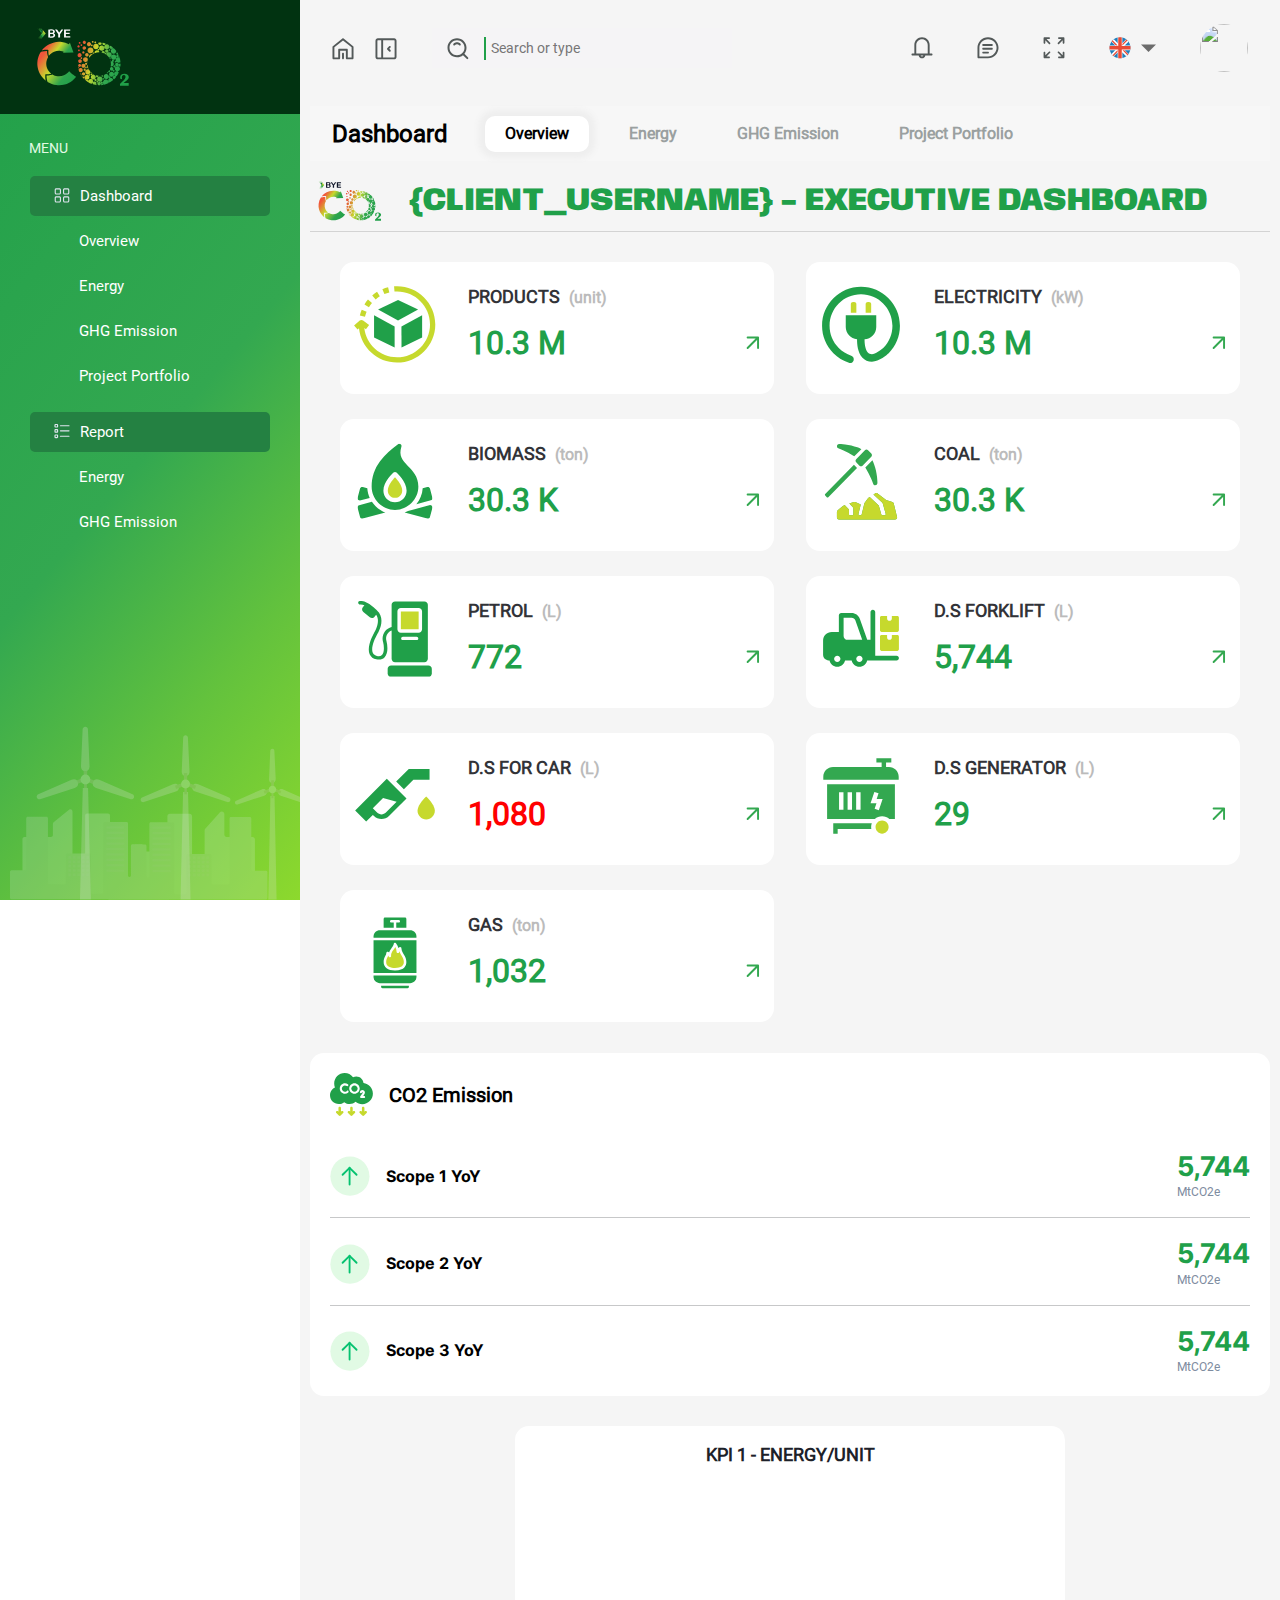
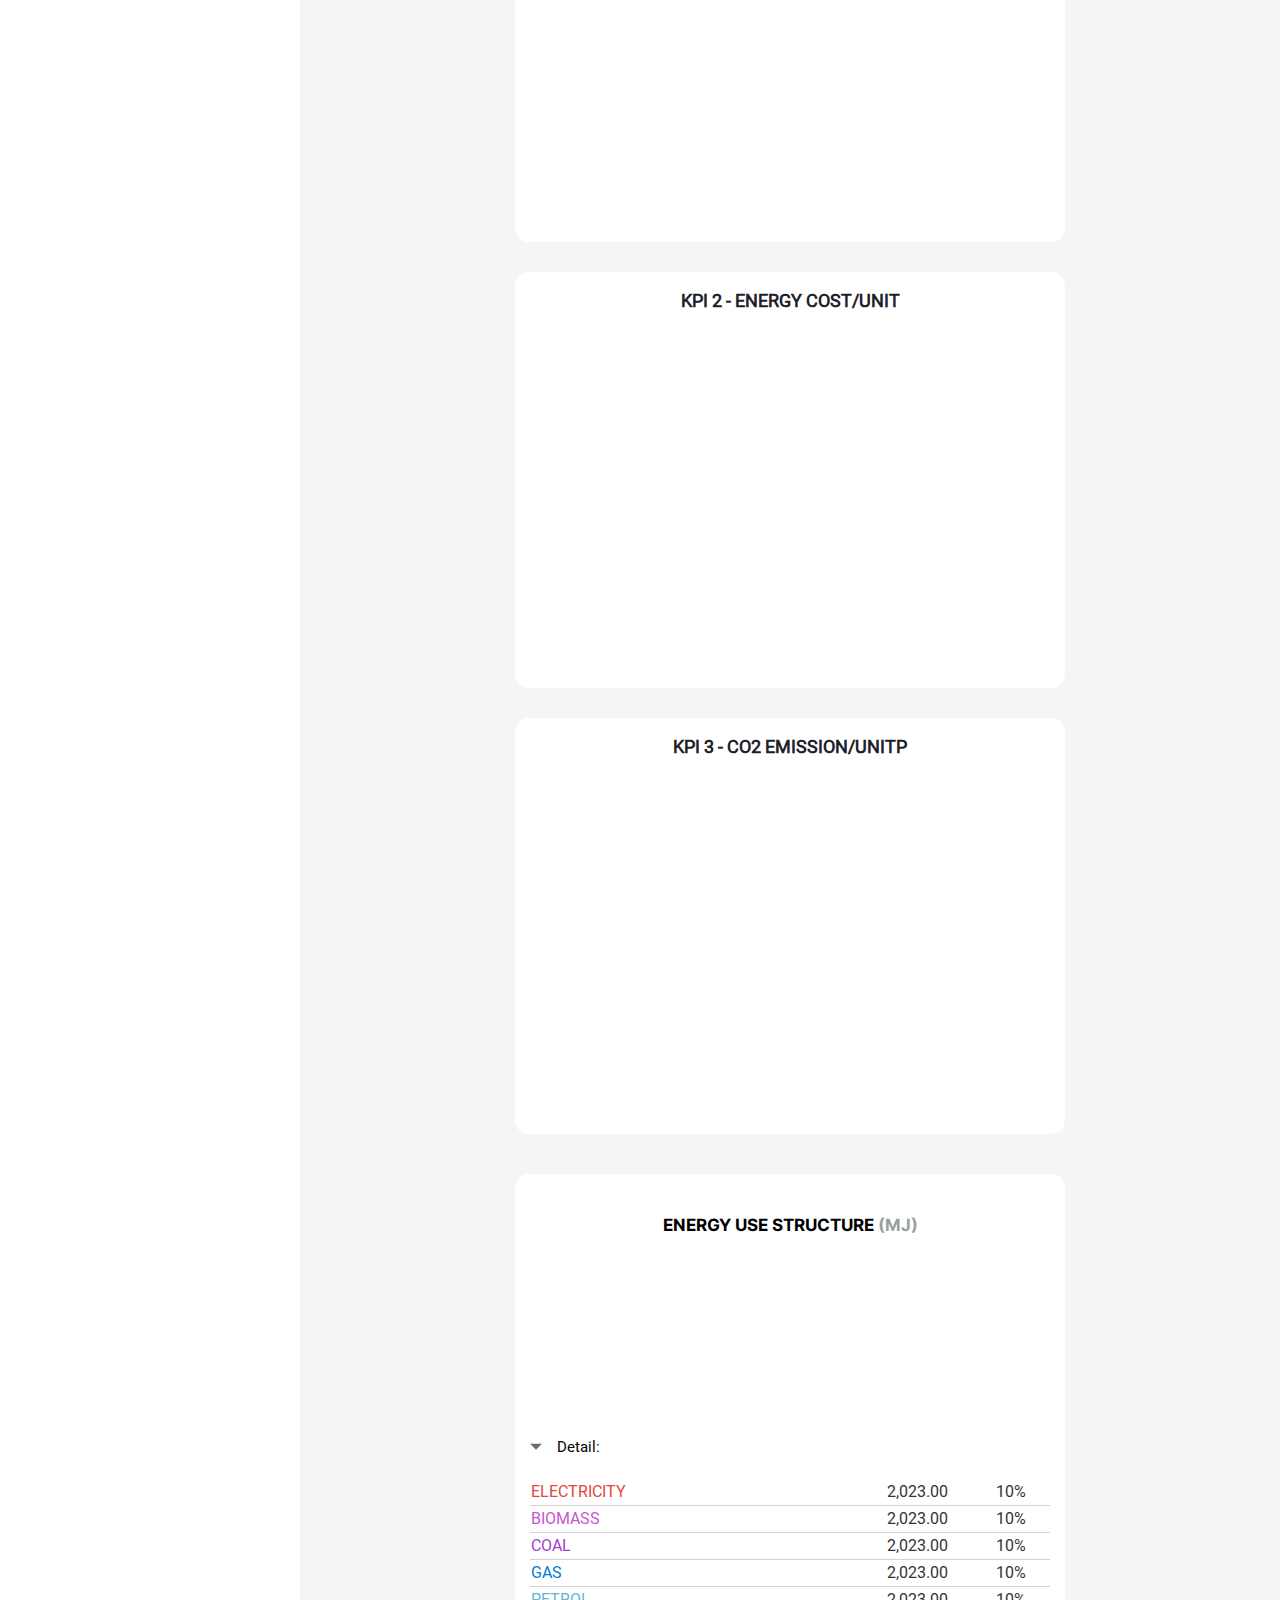
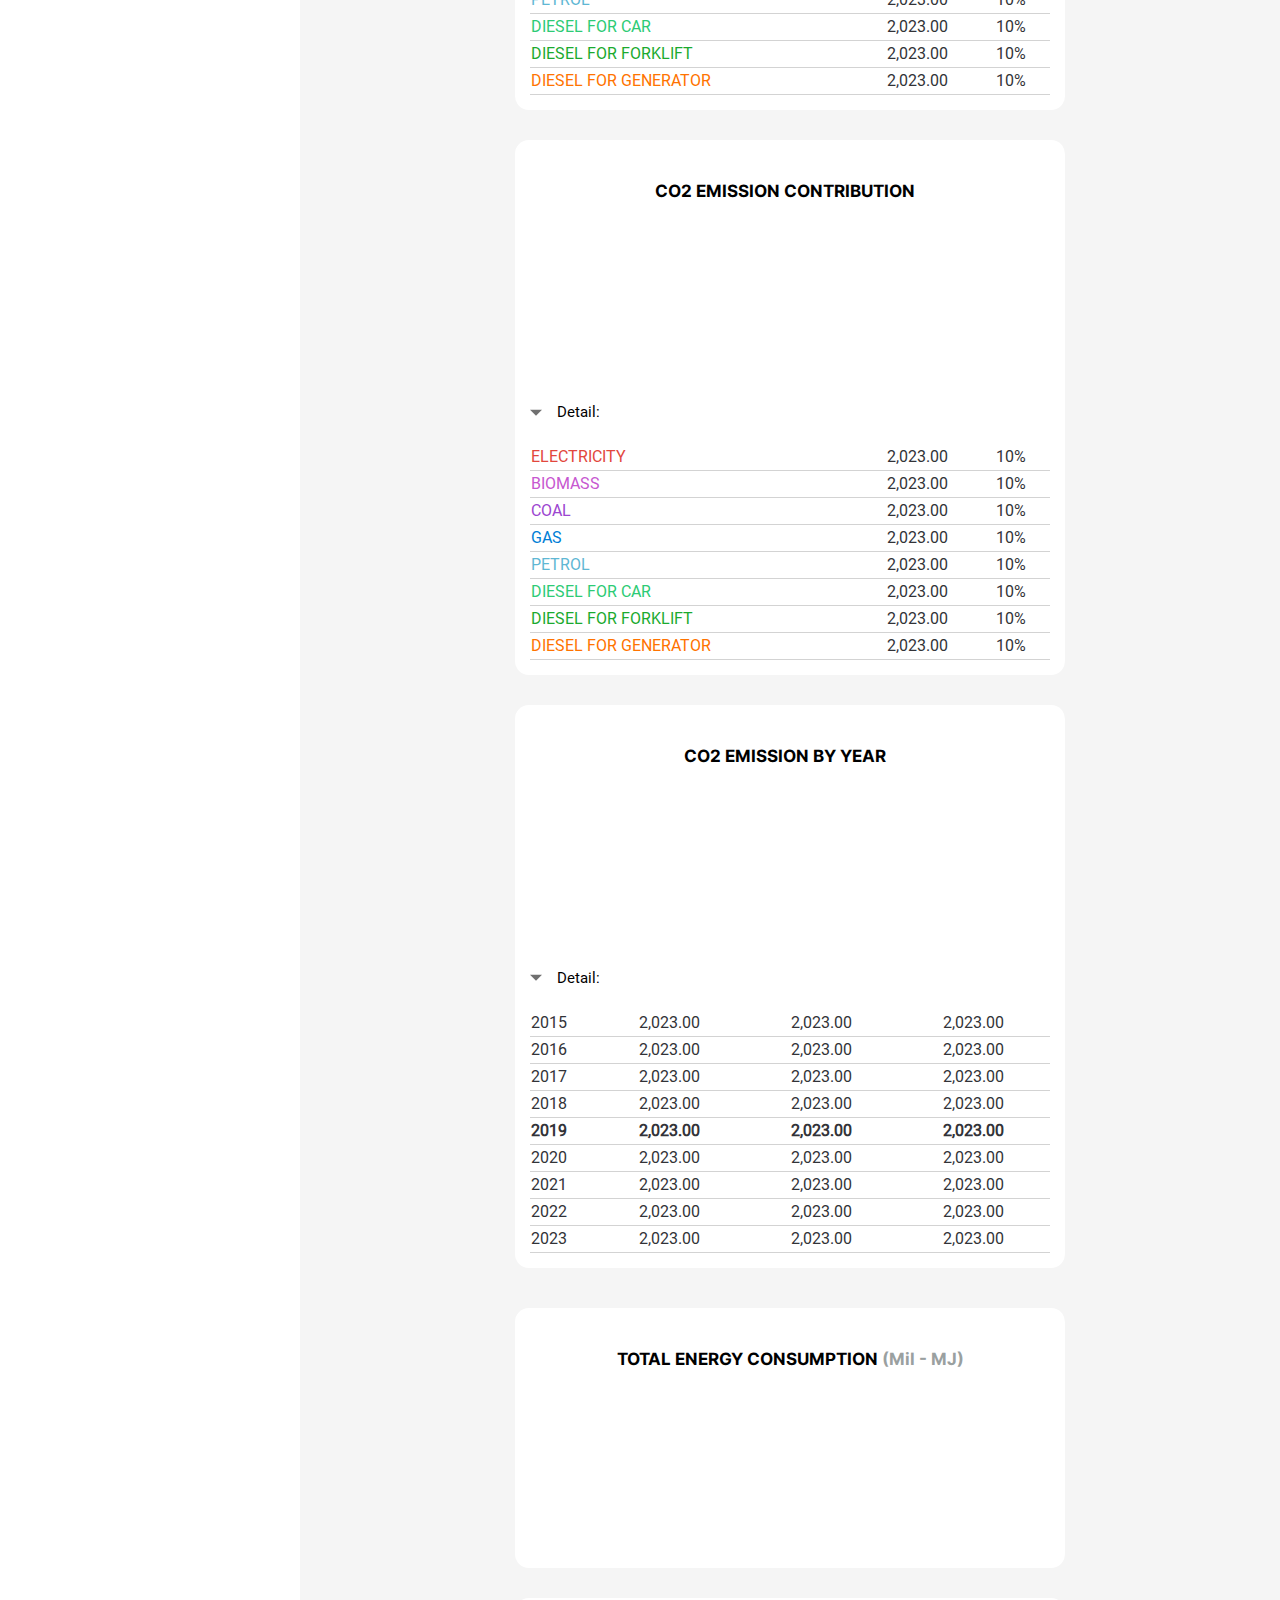
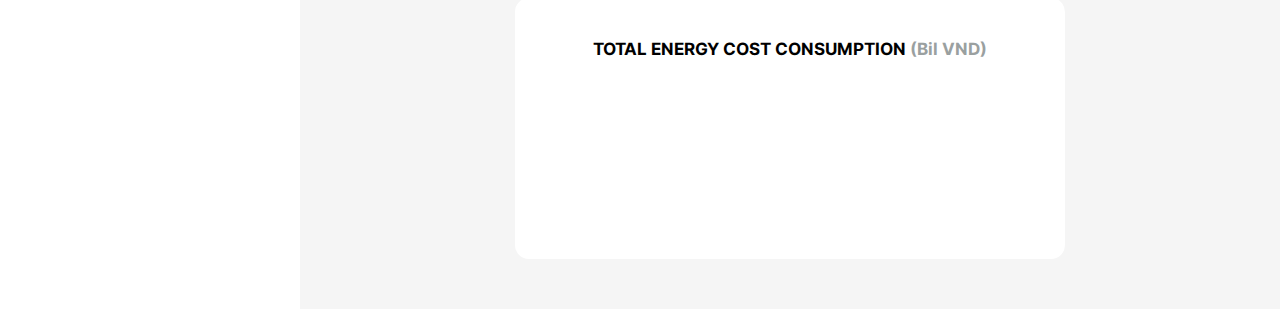
==== commit 4d7c3fc5: "sdf" ====
--- a/dashboard.html
+++ b/dashboard.html
@@ -14,10 +14,10 @@
     <link rel="stylesheet" href="https://cdnjs.cloudflare.com/ajax/libs/font-awesome/6.2.1/css/all.min.css"
         integrity="sha512-MV7K8+y+gLIBoVD59lQIYicR65iaqukzvf/nwasF0nqhPay5w/9lJmVM2hMDcnK1OnMGCdVK+iQrJ7lzPJQd1w=="
         crossorigin="anonymous" referrerpolicy="no-referrer" />
-    <script src="https://cdnjs.cloudflare.com/ajax/libs/Chart.js/4.1.2/chart.umd.js"></script>
+    <!-- <script src="https://cdnjs.cloudflare.com/ajax/libs/Chart.js/4.1.2/chart.umd.js"></script> -->
+    <script src="https://cdn.jsdelivr.net/npm/chart.js"></script>   
+   
     <script src="https://cdn.jsdelivr.net/gh/emn178/chartjs-plugin-labels/src/chartjs-plugin-labels.js"></script>
-    <script type="text/javascript" src="https://cdnjs.cloudflare.com/ajax/libs/mdb-ui-kit/6.4.2/mdb.min.js"></script>
-    <script type="text/javascript" src="https://cdn.jsdelivr.net/jquery/latest/jquery.min.js"></script>
     <script type="text/javascript" src="https://cdn.jsdelivr.net/momentjs/latest/moment.min.js"></script>
     <script type="text/javascript" src="https://cdn.jsdelivr.net/npm/daterangepicker/daterangepicker.min.js"></script>
     <link rel="stylesheet" type="text/css" href="https://cdn.jsdelivr.net/npm/daterangepicker/daterangepicker.css" />
@@ -131,7 +131,17 @@
         <div class="language-offcanvas">
             <p>ENG</p>
             <img src="assets/image/index/language.svg" alt="">
-            <img src="assets/image/index/dropdownoffcanvas.svg" alt="" style="width: 10px;height: 10px;">
+            <img src="assets/image/index/dropdownoffcanvas.svg" alt="" style="width: 10px;height: 10px;cursor: pointer;" class="dropdownoffcanvas">
+            <div class="offcanvas-language-menu-dropdown">
+                <div><img src="assets/image/index/language.svg" alt=""> English</div>
+                <div><img src="assets/image/index/vi.svg" alt=""> Vietnamese</div>
+            </div>
+            <script>
+                $(".offcanvas-language-menu-dropdown").hide();
+                $('.dropdownoffcanvas').click(function() {
+                    $(".offcanvas-language-menu-dropdown").slideToggle(120);
+                });
+            </script>
         </div>
         <div class="logout-offcanvas">
             Logout
@@ -179,6 +189,8 @@
 
     <!-- Page Content  -->
     <div id="content">
+
+        <!-- Top Menu -->
         <div class="top">
             <div class="top-content-left">
                 <img src="assets/image/index/home.svg" alt="" style="margin-right: 16px;">
@@ -190,7 +202,6 @@
                     <img src="assets/image/index/search.svg" alt="" onclick="showsearchbar()">
                     <input type="text" placeholder="Search or type">
                 </div>
-
             </div>
             <div class="top-content-right">
                 <img src="assets/image/index/notification.svg" alt="">
@@ -200,6 +211,16 @@
                 <img src="assets/image/index/dropdown.svg" alt="" style="width: 15px;height: 15px;" class="top-content-right-dropdown">
                 <img src="assets/image/index/avatar.svg" alt=""
                     style="width: 48px;height: 48px;border-radius: 50%;margin-right: 0;">
+                <div class="top-content-right-language-menu-dropdown">
+                    <div><img src="assets/image/index/language.svg" alt=""> English</div>
+                    <div><img src="assets/image/index/vi.svg" alt=""> Vietnamese</div>
+                </div>
+                <script>
+                    $(".top-content-right-language-menu-dropdown").hide();
+                    $('.top-content-right-dropdown').click(function() {
+                        $(".top-content-right-language-menu-dropdown").slideToggle(120);
+                    });
+                </script>
             </div>
             
         </div>
@@ -231,14 +252,12 @@
             }
             function showoffcanvas(){
                 document.getElementById('mySidebar').style.display = 'block';
-                // document.getElementById('mySidebar').style.position = 'absolute';
-                // document.getElementById('mySidebar').style.left = '0';
-                // document.getElementById('mySidebar').style.top = '0';
                 document.getElementById('content').style.width = '100%';
                 document.getElementById('content').style.left = '0';
             }
         </script>
        
+       <!-- Content Dashboard -->
         <div id="content-dashboard">
             <div class="content-dashboard-top">
                 <img src="assets/image/index/dashboardresponsive.svg" alt="">
@@ -287,6 +306,8 @@
                 })
             </script>
             <div class="tab-content" id="myTabContent">
+
+                <!-- Overview -->
                 <div class="tab-pane fade show active" id="overview" role="tabpanel" aria-labelledby="overview-tab">
                     <div class="ppj-top">
                         <img src="assets/image/index/LogoBYECO2.svg" alt="">
@@ -1180,6 +1201,8 @@
                         </div>
                     </div>
                 </div>
+
+                <!-- Energy -->
                 <div class="tab-pane fade" id="energy" role="tabpanel" aria-labelledby="energy-tab">
                     <div class="dashboard-energy-top">
                         <img src="assets/image/index/LogoBYECO2.svg" alt="">
@@ -1892,7 +1915,7 @@
                                 })
                             </script>
                         </div>
-                        <div class="dashboard-energy-content-gas">
+                        <d iv class="dashboard-energy-content-gas">
                             <div class="dashboard-energy-content-gas-title">
                                 <div class="dashboard-energy-content-gas-title-left">
                                     <img src="assets/image/index/gas.svg" alt="">
@@ -1946,7 +1969,19 @@
                                                     barThickness: 20,
 
 
-                                                }, ]
+                                                },  
+                                                {
+                                                    type: "bar",
+                                                    data: yValuesbarmyChartdashboardenergycontentpetrolcontent2,
+                                                    backgroundColor: "#C6D92D",
+                                                    label: 'CO2 Emission (Mil Ton)',
+                                                    yAxisID: 'B',
+                                                    fill: true,
+                                                    tension: 0.4,
+                                                    barThickness: 20,
+
+
+                                                }]
                                             },
                                             options: {
                                                 responsive: true,
@@ -2126,19 +2161,23 @@
                                     $('.dashboard-energy-content-gas-content').slideToggle();
                                 })
                             </script>
-                        </div>
+                        </d>
                     </div>
 
                 </div>
+
+                <!-- GHG Emission -->
                 <div class="tab-pane fade" id="ghgemission" role="tabpanel" aria-labelledby="ghgemission-tab">
-
+                
+                <!-- Project Portfolio -->
                 </div>
                 <div class="tab-pane fade" id="projectportfolio" role="tabpanel" aria-labelledby="projectportfolio-tab">
 
                 </div>
             </div>
-
         </div>
+
+        <!-- Report Energy -->
         <div id="content-report-energy">
             <div class="content-report-energy-search">
                 <div class="content-report-energy-search-top">
@@ -2361,6 +2400,7 @@
                 </div>
             </div>
 
+            <!-- Search Result -->
             <div class="content-report-energy-result">
                 <div class="content-report-energy-result-title">Result</div>
                 <div class="content-report-energy-result-title-responsive">
@@ -2791,6 +2831,7 @@
                 })
             </script>
 
+            <!-- Import data -->
             <div class="content-report-energy-importdata">
                 <div class="content-report-energy-importdata-top">
                     <p>Import energy data</p>
--- a/assets/css/dashboard.css
+++ b/assets/css/dashboard.css
@@ -56,6 +56,28 @@
 }
 nav .language-offcanvas {
   display: none;
+  position: relative;
+}
+nav .language-offcanvas .offcanvas-language-menu-dropdown {
+  position: absolute;
+  top: 15px;
+  right: 100px;
+}
+nav .language-offcanvas .offcanvas-language-menu-dropdown div {
+  margin-top: 10px;
+  font-family: "Roboto";
+  font-size: 14px;
+  font-weight: 500;
+  color: #fff;
+  cursor: pointer;
+}
+nav .language-offcanvas .offcanvas-language-menu-dropdown div img {
+  width: 18px;
+  height: 18px;
+  margin-right: 10px;
+}
+nav .language-offcanvas .offcanvas-language-menu-dropdown div:hover {
+  color: #20A049;
 }
 nav .logout-offcanvas {
   display: none;
@@ -205,6 +227,31 @@
   font-family: "Roboto";
   font-size: 14px;
 }
+#content .top .top-content-left .top-content-right-language-menu-dropdown,
+#content .top .top-content-right .top-content-right-language-menu-dropdown {
+  position: fixed;
+  top: 65px;
+  right: 61px;
+}
+#content .top .top-content-left .top-content-right-language-menu-dropdown div,
+#content .top .top-content-right .top-content-right-language-menu-dropdown div {
+  margin-top: 10px;
+  font-family: "Roboto";
+  font-size: 14px;
+  font-weight: 500;
+  color: #242731;
+  cursor: pointer;
+}
+#content .top .top-content-left .top-content-right-language-menu-dropdown div img,
+#content .top .top-content-right .top-content-right-language-menu-dropdown div img {
+  width: 22px;
+  height: 22px;
+  margin-right: 10px;
+}
+#content .top .top-content-left .top-content-right-language-menu-dropdown div:hover,
+#content .top .top-content-right .top-content-right-language-menu-dropdown div:hover {
+  color: #20A049;
+}
 #content .showsearchbar {
   display: flex;
   align-items: center;
@@ -300,7 +347,7 @@
   display: grid;
   align-items: center;
   justify-content: space-between;
-  grid-template-columns: auto auto auto;
+  grid-template-columns: repeat(auto-fit, minmax(30%, 1fr));
   padding: 10px 30px;
   -moz-column-gap: 32px;
        column-gap: 32px;
@@ -309,7 +356,6 @@
   width: 100%;
 }
 #content #content-dashboard #overview .ppj-point .ppj-point-item {
-  width: 30%;
   display: flex;
   -moz-column-gap: 32px;
        column-gap: 32px;
@@ -362,7 +408,7 @@
 }
 #content #content-dashboard #overview .ppj-emission-scope {
   display: grid;
-  grid-template-columns: auto auto auto;
+  grid-template-columns: repeat(auto-fit, minmax(30%, 1fr));
   justify-content: space-between;
   align-items: center;
   margin-top: 18px;
@@ -435,13 +481,12 @@
   row-gap: 30px;
   margin-top: 30px;
   padding: 0 30px;
-  flex-wrap: wrap;
-  -moz-column-gap: 30px;
-       column-gap: 30px;
+  -moz-column-gap: 32px;
+       column-gap: 32px;
 }
 #content #content-dashboard #overview .ppj-kpi .ppj-kpi-item {
   padding: 15px;
-  width: 30%;
+  width: 32%;
   display: flex;
   flex-direction: column;
   justify-content: center;
@@ -464,14 +509,13 @@
   justify-content: space-between;
   margin-top: 40px;
   padding: 0 30px;
-  flex-wrap: wrap;
   row-gap: 30px;
-  -moz-column-gap: 30px;
-       column-gap: 30px;
+  -moz-column-gap: 32px;
+       column-gap: 32px;
 }
 #content #content-dashboard #overview .ppj-emission-value .ppj-emission-value-item {
   padding: 15px;
-  width: 30%;
+  width: 32%;
   display: flex;
   flex-direction: column;
   justify-content: center;
@@ -800,6 +844,7 @@
 }
 #content #content-dashboard #energy .dashboard-energy-content .dashboard-energy-content-petrol {
   margin-top: 50px;
+  margin-bottom: 50px;
 }
 #content #content-dashboard #energy .dashboard-energy-content .dashboard-energy-content-petrol .dashboard-energy-content-petrol-title {
   display: flex;
@@ -1701,7 +1746,7 @@
 }
 @media screen and (max-width: 1400px) {
   #content #content-dashboard #overview .ppj-point {
-    grid-template-columns: auto auto;
+    grid-template-columns: repeat(auto-fit, minmax(45%, 1fr));
   }
   #content #content-dashboard #overview .ppj-point .ppj-point-item {
     width: 100%;
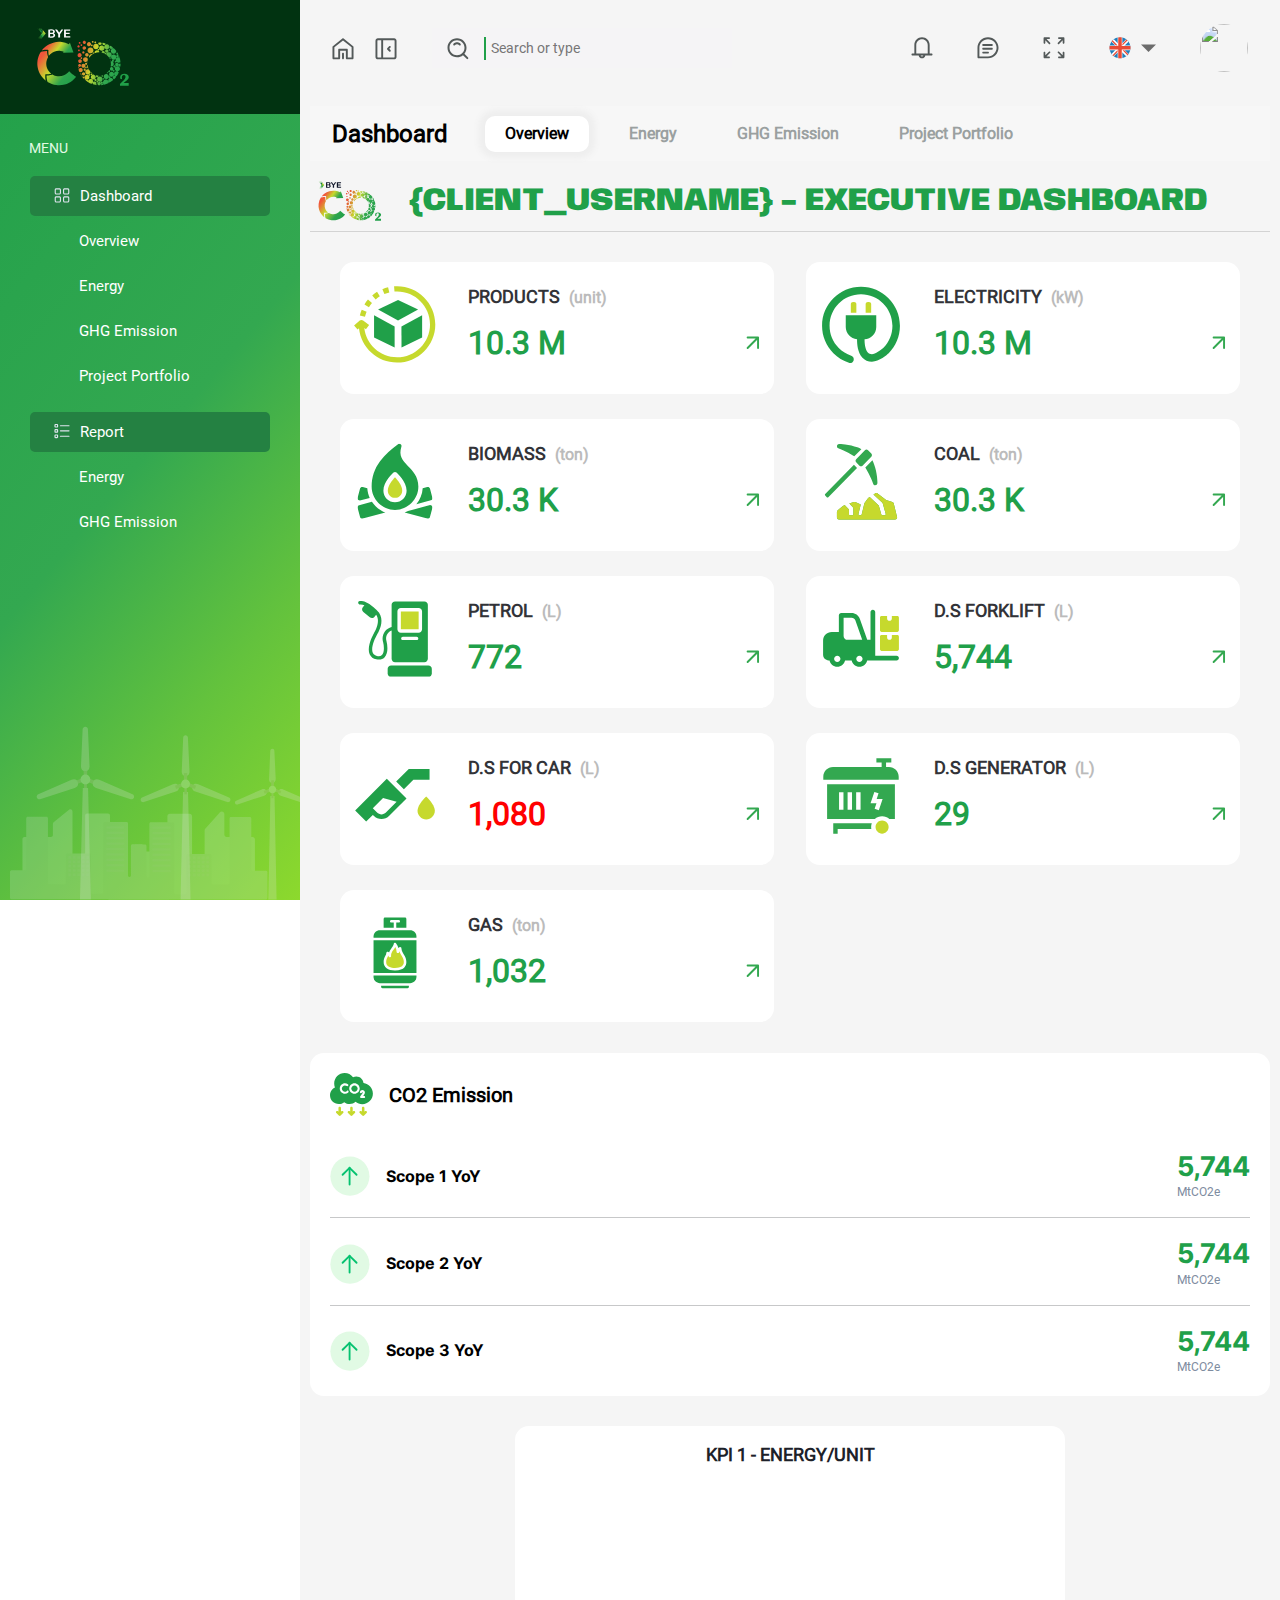
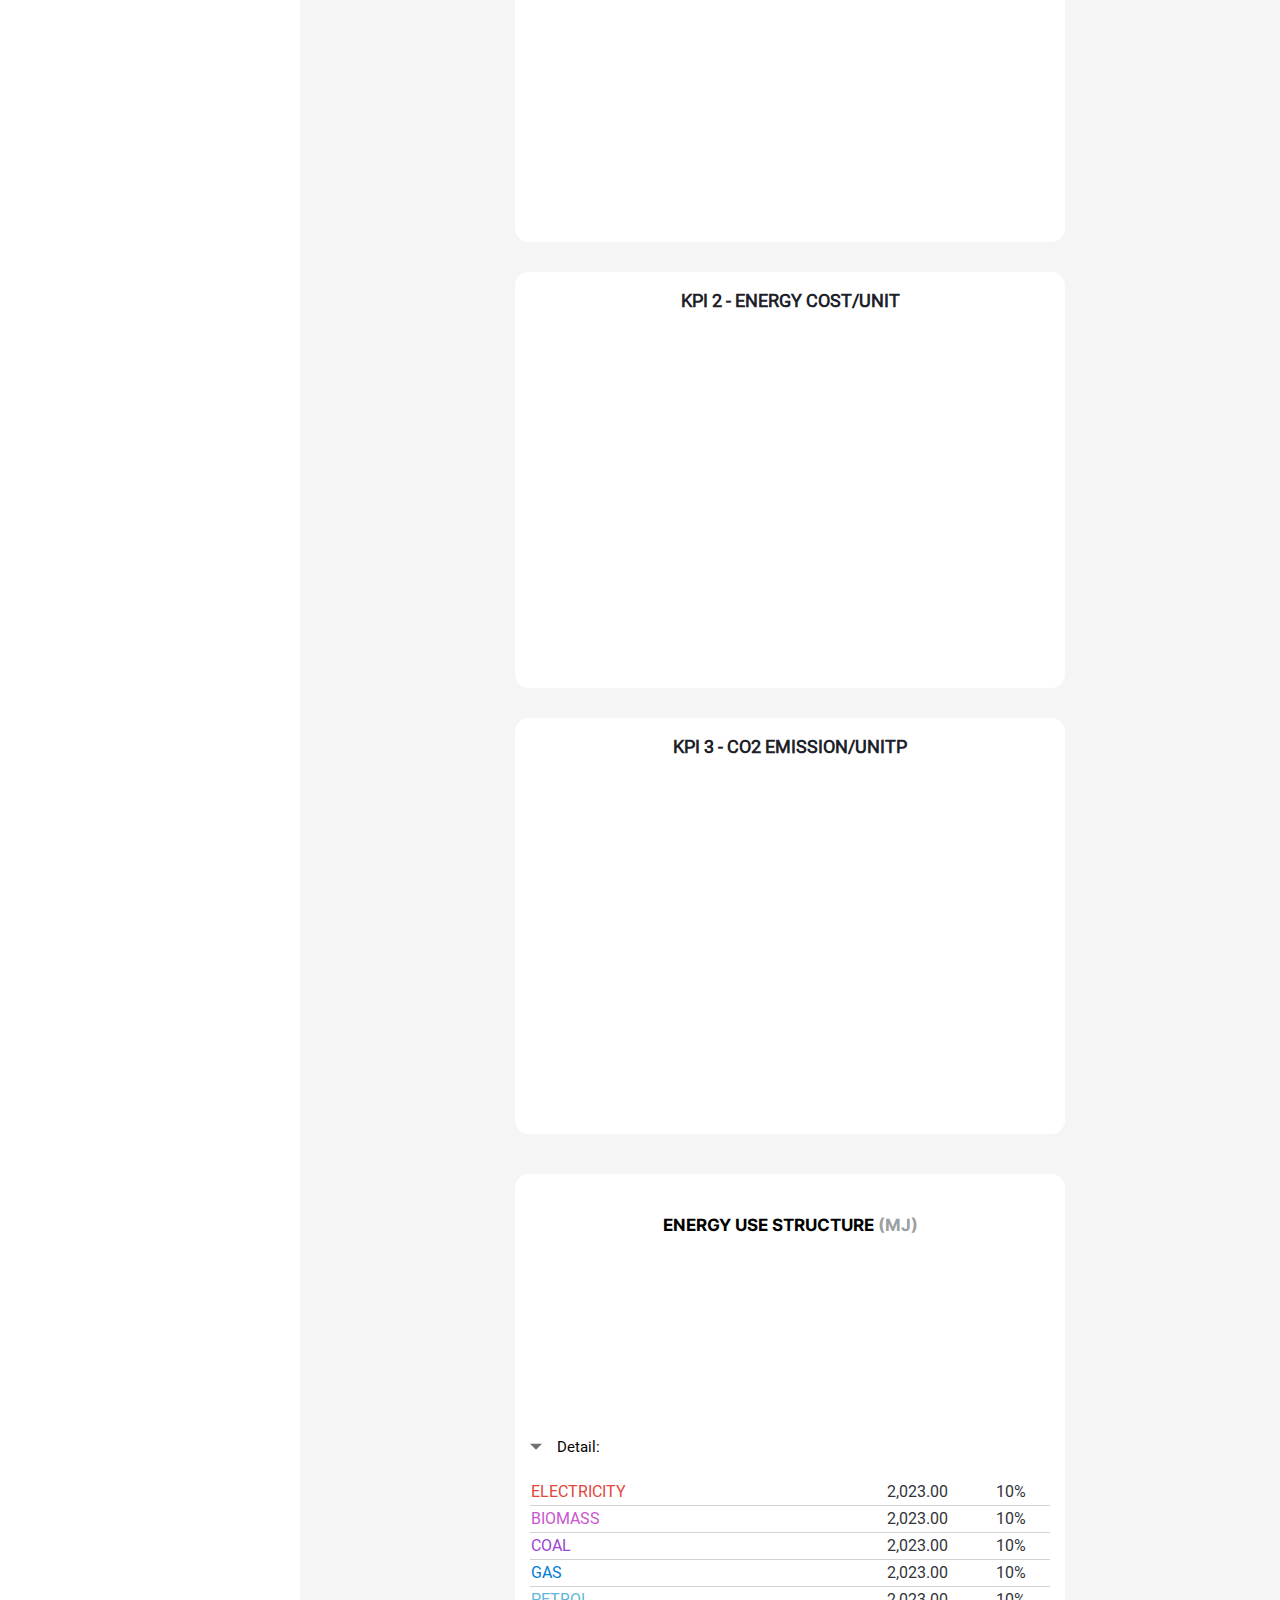
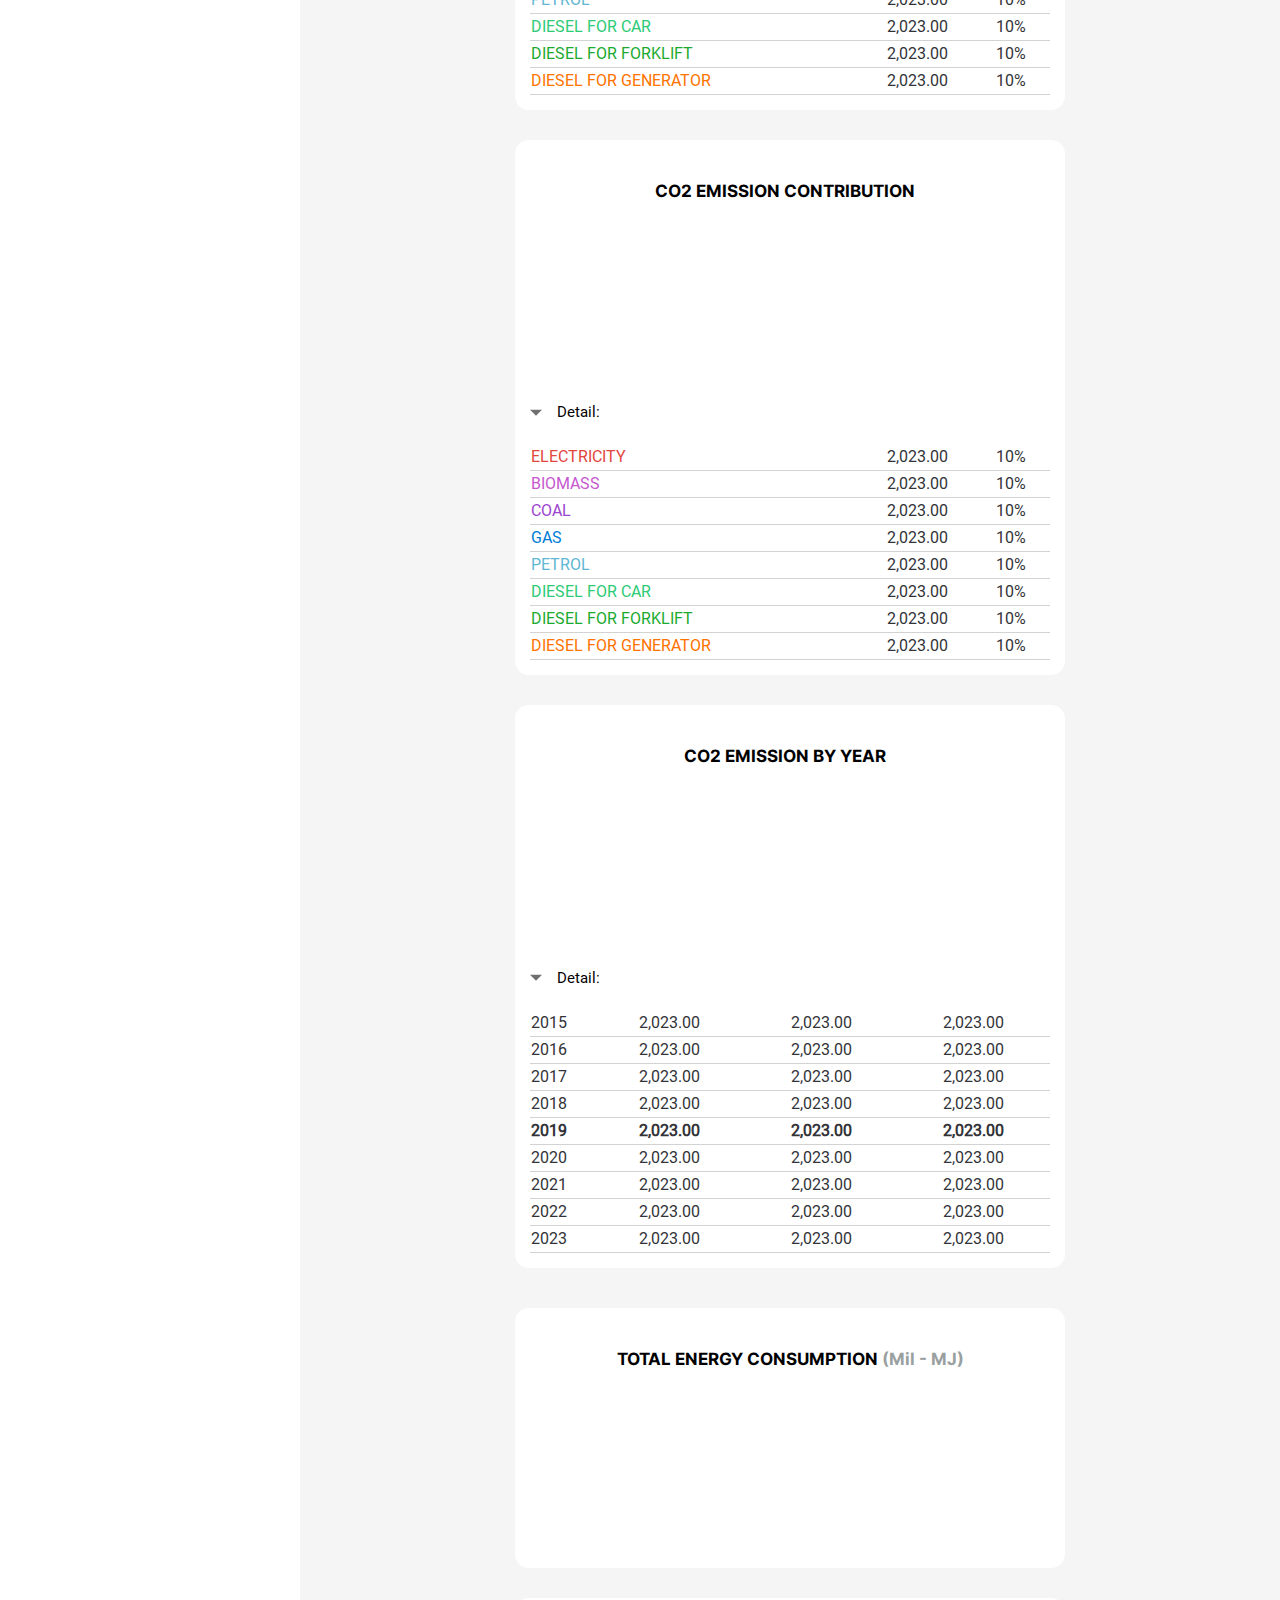
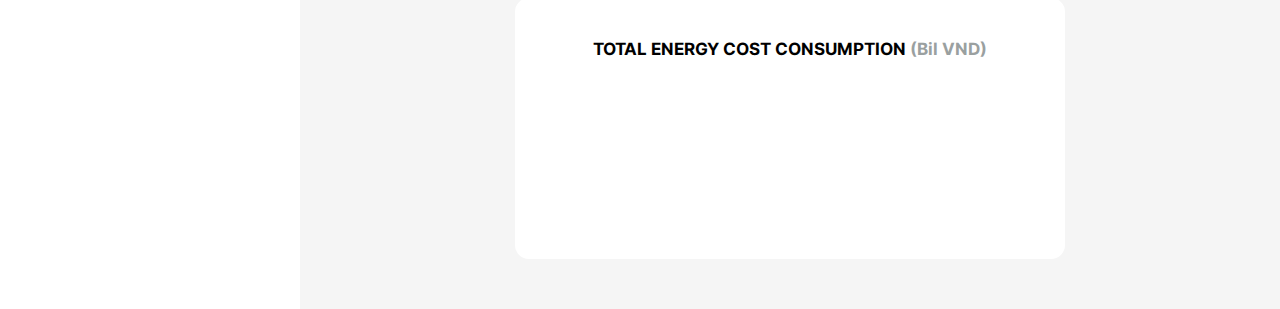
==== commit 0b0d88a1: "dsf" ====
--- a/dashboard.html
+++ b/dashboard.html
@@ -16,7 +16,6 @@
         crossorigin="anonymous" referrerpolicy="no-referrer" />
     <!-- <script src="https://cdnjs.cloudflare.com/ajax/libs/Chart.js/4.1.2/chart.umd.js"></script> -->
     <script src="https://cdn.jsdelivr.net/npm/chart.js"></script>   
-   
     <script src="https://cdn.jsdelivr.net/gh/emn178/chartjs-plugin-labels/src/chartjs-plugin-labels.js"></script>
     <script type="text/javascript" src="https://cdn.jsdelivr.net/momentjs/latest/moment.min.js"></script>
     <script type="text/javascript" src="https://cdn.jsdelivr.net/npm/daterangepicker/daterangepicker.min.js"></script>
@@ -289,19 +288,39 @@
             <script>
                 $("#myTab #overview-tab").css({"color":"black","box-shadow":"0px 0px 6px 6px #eeeeee"});
                 $("#myTab #overview-tab").click(function () {
-                    $(this).css({"color":"black","box-shadow":"0px 0px 6px 6px #eeeeee"})
+                    if (window.innerWidth>800){
+                        $(this).css({"color":"black","box-shadow":"0px 0px 6px 6px #eeeeee"})
+                    }
+                    else if (window.innerWidth<=800){
+                        $(this).css({"color":"#20A049","box-shadow":"0px 0px 6px 6px #eeeeee"})
+                    }
                     $("#energy-tab,#ghgemission-tab,#projectportfolio-tab").css({"color":"#9AA0A0","box-shadow":"none"})
                 })
                 $("#myTab #energy-tab").click(function () {
-                    $(this).css({"color":"black","box-shadow":"0px 0px 6px 6px #eeeeee"})
+                    if (window.innerWidth>800){
+                        $(this).css({"color":"black","box-shadow":"0px 0px 6px 6px #eeeeee"})
+                    }
+                    else if (window.innerWidth<=800){
+                        $(this).css({"color":"#20A049","box-shadow":"0px 0px 6px 6px #eeeeee"})
+                    }
                     $("#overview-tab,#ghgemission-tab,#projectportfolio-tab").css({"color":"#9AA0A0","box-shadow":"none"})
                 })
                 $("#myTab #ghgemission-tab").click(function () {
-                    $(this).css({"color":"black","box-shadow":"0px 0px 6px 6px #eeeeee"})
+                    if (window.innerWidth>800){
+                        $(this).css({"color":"black","box-shadow":"0px 0px 6px 6px #eeeeee"})
+                    }
+                    else if (window.innerWidth<=800){
+                        $(this).css({"color":"#20A049","box-shadow":"0px 0px 6px 6px #eeeeee"})
+                    }
                     $("#overview-tab,#energy-tab,#projectportfolio-tab").css({"color":"#9AA0A0","box-shadow":"none"})
                 })
                 $("#myTab #projectportfolio-tab").click(function () {
-                    $(this).css({"color":"black","box-shadow":"0px 0px 6px 6px #eeeeee"})
+                    if (window.innerWidth>800){
+                        $(this).css({"color":"black","box-shadow":"0px 0px 6px 6px #eeeeee"})
+                    }
+                    else if (window.innerWidth<=800){
+                        $(this).css({"color":"#20A049","box-shadow":"0px 0px 6px 6px #eeeeee"})
+                    }
                     $("#overview-tab,#energy-tab,#ghgemission-tab").css({"color":"#9AA0A0","box-shadow":"none"})
                 })
             </script>
@@ -1228,7 +1247,7 @@
                                         <span class="title">ELECTRICITY BY YEAR</span><span class="unit"></span>
                                     </div>
                                     <canvas id="myChart-dashboard-energy-content-electricity-content"
-                                        style="margin: auto;"></canvas>
+                                        style=""></canvas>
                                     <script>
                                         const myChartdashboardenergycontentelectricitycontent = ["2015", "2016", "2017", "2018", "2019", "2020", "2021", "2022", "2023"];
 
@@ -1444,7 +1463,7 @@
                                         <span class="title">DIESEL BY YEAR</span><span class="unit"></span>
                                     </div>
                                     <canvas id="myChart-dashboard-energy-content-diesel-content"
-                                        style="margin: auto;"></canvas>
+                                        style=""></canvas>
                                     <script>
                                         const xValuesmyChartdashboardenergycontentdieselcontent = ["2015", "2016", "2017", "2018", "2019", "2020", "2021", "2022", "2023"];
                                         const yValuesbarmyChartdashboardenergycontentdieselcontent1 = [16, 16, 16, 16, 16, 16, 16, 16, 16];
@@ -1689,7 +1708,7 @@
                                         <span class="title">PETROL BY YEAR</span><span class="unit"></span>
                                     </div>
                                     <canvas id="myChart-dashboard-energy-content-petrol-content"
-                                        style="margin: auto;"></canvas>
+                                        style=""></canvas>
                                     <script>
                                         const xValuesmyChartdashboardenergycontentpetrolcontent = ["2015", "2016", "2017", "2018", "2019", "2020", "2021", "2022", "2023"];
                                         const yValuesbarmyChartdashboardenergycontentpetrolcontent1 = [16, 16, 16, 16, 16, 16, 16, 16, 16];
@@ -1915,7 +1934,7 @@
                                 })
                             </script>
                         </div>
-                        <d iv class="dashboard-energy-content-gas">
+                        <div class="dashboard-energy-content-gas">
                             <div class="dashboard-energy-content-gas-title">
                                 <div class="dashboard-energy-content-gas-title-left">
                                     <img src="assets/image/index/gas.svg" alt="">
@@ -1934,7 +1953,7 @@
                                         <span class="title">GAS BY YEAR</span><span class="unit"></span>
                                     </div>
                                     <canvas id="myChart-dashboard-energy-content-gas-content"
-                                        style="margin: auto;"></canvas>
+                                        style=""></canvas>
                                     <script>
                                         const xValuesmyChartdashboardenergycontentgascontent = ["2015", "2016", "2017", "2018", "2019", "2020", "2021", "2022", "2023"];
                                         const yValuesbarmyChartdashboardenergycontentgascontent1 = [16, 16, 16, 16, 16, 16, 16, 16, 16];
@@ -2161,7 +2180,7 @@
                                     $('.dashboard-energy-content-gas-content').slideToggle();
                                 })
                             </script>
-                        </d>
+                        </div>
                     </div>
 
                 </div>
@@ -3010,12 +3029,20 @@
 
         $("#content-dashboard").show();
         $("#content-report-energy").hide();
+        if (window.innerWidth<=800){
+            $('#myTab #overview-tab').css({"color":"#20A049"})
+        }
         $(".dashboard-left-content-ppj,.dashboard").click(function () {
             $("#content-report-energy,#content-dashboard").hide();
             $("#content-dashboard").fadeIn();
             $('#myTab #overview-tab').tab('show');
             $('#myTab #overview-tab').css({"color":"black","box-shadow":"0px 0px 6px 6px #eeeeee"})
             $("#energy-tab,#ghgemission-tab,#projectportfolio-tab").css({"color":"#9AA0A0","box-shadow":"none"})
+            if (window.innerWidth<=800){
+                $('#myTab #overview-tab,#energy-tab').css({"display":"block"})
+                $('#myTab #ghgemission-tab,#projectportfolio-tab').css({"display":"none"})
+                $('#myTab #overview-tab').css({"color":"#20A049","box-shadow":"0px 0px 6px 6px #eeeeee"})
+            }
         })
         $(".dashboard-left-content-energy").click(function () {
             $("#content-report-energy,#content-dashboard").hide();
@@ -3023,6 +3050,11 @@
             $('#myTab #energy-tab').tab('show');
             $('#myTab #energy-tab').css({"color":"black","box-shadow":"0px 0px 6px 6px #eeeeee"})
             $("#overview-tab,#ghgemission-tab,#projectportfolio-tab").css({"color":"#9AA0A0","box-shadow":"none"})
+            if (window.innerWidth<=800){
+                $('#myTab #overview-tab,#energy-tab').css({"display":"block"})
+                $('#myTab #ghgemission-tab,#projectportfolio-tab').css({"display":"none"})
+                $('#myTab #energy-tab').css({"color":"#20A049","box-shadow":"0px 0px 6px 6px #eeeeee"})
+            }
         })
         $(".dashboard-left-content-ghgemission").click(function () {
             $("#content-report-energy,#content-dashboard").hide();
@@ -3030,6 +3062,11 @@
             $('#myTab #ghgemission-tab').tab('show');
             $('#myTab #ghgemission-tab').css({"color":"black","box-shadow":"0px 0px 6px 6px #eeeeee"})
             $("#overview-tab,#energy-tab,#projectportfolio-tab").css({"color":"#9AA0A0","box-shadow":"none"})
+            if (window.innerWidth<=800){
+                $('#myTab #overview-tab,#energy-tab').css({"display":"none"})
+                $('#myTab #ghgemission-tab,#projectportfolio-tab').css({"display":"block"})
+                $('#myTab #ghgemission-tab').css({"color":"#20A049","box-shadow":"0px 0px 6px 6px #eeeeee"})
+            }
         })
         $(".dashboard-left-content-projectportfolio").click(function () {
             $("#content-report-energy,#content-dashboard").hide();
@@ -3037,6 +3074,11 @@
             $('#myTab #projectportfolio-tab').tab('show');
             $('#myTab #projectportfolio-tab').css({"color":"black","box-shadow":"0px 0px 6px 6px #eeeeee"})
             $("#overview-tab,#energy-tab,#ghgemission-tab").css({"color":"#9AA0A0","box-shadow":"none"})
+            if (window.innerWidth<=800){
+                $('#myTab #overview-tab,#energy-tab').css({"display":"none"})
+                $('#myTab #ghgemission-tab,#projectportfolio-tab').css({"display":"block"})
+                $('#myTab #projectportfolio-tab').css({"color":"#20A049","box-shadow":"0px 0px 6px 6px #eeeeee"})
+            }
         })
         $(".report-left-content-energy,.report").click(function () {
             $("#content-report-energy,#content-dashboard").hide();
--- a/assets/css/dashboard.css
+++ b/assets/css/dashboard.css
@@ -13,9 +13,11 @@
   width: 300px;
   background-color: #20A049;
   display: block;
-  height: 100vh;
+  height: 100%;
   position: fixed;
   background-image: linear-gradient(-50deg, #8DD92D, #63C23D, #33A850, #2AA44D, #20A049);
+  overflow-y: auto;
+  overflow-x: hidden;
 }
 nav .logo {
   padding: 23px 29px;
@@ -100,6 +102,9 @@
   height: 16px;
   margin-right: 5px;
   margin-bottom: 3px;
+  -webkit-user-select: none;
+     -moz-user-select: none;
+          user-select: none;
 }
 nav .dashboard i,
 nav .report i {
@@ -113,6 +118,9 @@
   line-height: 24px;
   font-weight: 500;
   color: #fff;
+  -webkit-user-select: none;
+     -moz-user-select: none;
+          user-select: none;
 }
 nav .dashboard:hover,
 nav .report:hover {
@@ -129,6 +137,9 @@
   margin: auto;
   border-radius: 5px;
   margin-top: 5px;
+  -webkit-user-select: none;
+     -moz-user-select: none;
+          user-select: none;
 }
 nav .dashboard-left-content .dashboard-left-content-ppj span,
 nav .dashboard-left-content .dashboard-left-content-energy span,
@@ -156,6 +167,9 @@
   margin: auto;
   border-radius: 5px;
   margin-top: 5px;
+  -webkit-user-select: none;
+     -moz-user-select: none;
+          user-select: none;
 }
 nav .report-left-content .report-left-content-energy span,
 nav .report-left-content .report-left-content-ghgemission span,
@@ -180,6 +194,7 @@
   bottom: 0;
   left: 10px;
   width: 300px;
+  z-index: -1;
 }
 nav .nav-footer img {
   width: 100%;
@@ -2376,10 +2391,6 @@
   nav .dashboard {
     margin-top: 35px;
   }
-  nav .dashboard-left-content,
-  nav #dashboard-angle-down {
-    display: none;
-  }
   nav .report-left-content .report-left-content-ghgemission {
     display: none;
   }
@@ -2415,6 +2426,7 @@
     display: block;
     margin-left: 20px;
     margin-top: 32px;
+    margin-bottom: 30px;
   }
   #content {
     width: 100%;
@@ -2470,6 +2482,13 @@
   #content #content-dashboard #myTab #energy-tab {
     padding: 10px 100px;
   }
+  #content #content-dashboard #myTab #ghgemission-tab {
+    padding: 10px 80px;
+    margin-left: -55px;
+  }
+  #content #content-dashboard #myTab #projectportfolio-tab {
+    padding: 10px 60px;
+  }
   #content #content-dashboard #overview {
     padding-top: 30px;
   }
@@ -2507,6 +2526,9 @@
   #content #content-dashboard #myTab #overview-tab,
   #content #content-dashboard #myTab #energy-tab {
     padding: 10px 39px;
+  }
+  #content #content-dashboard #myTab #ghgemission-tab, #content #content-dashboard #myTab #projectportfolio-tab {
+    padding: 10px 20px;
   }
   #content #content-dashboard #overview .ppj-point .ppj-point-item {
     min-width: 250px;
@@ -2652,6 +2674,7 @@
 @media screen and (max-width: 410px) {
   #content #content-dashboard #overview .ppj-point .ppj-point-item {
     min-width: 150px;
+    height: 100px;
   }
 }
 @media screen and (max-width: 400px) {
@@ -2659,6 +2682,9 @@
   #content #content-dashboard #myTab #energy-tab {
     padding: 10px 19px;
   }
+  #content #content-dashboard #myTab #ghgemission-tab, #content #content-dashboard #myTab #projectportfolio-tab {
+    padding: 10px 5px;
+  }
 }
 @media screen and (max-width: 391px) {
   #content #content-dashboard #overview .ppj-point .ppj-point-item {
@@ -2682,7 +2708,7 @@
 }
 @media screen and (max-width: 360px) {
   nav {
-    width: 260px;
+    width: 290px;
   }
   #content #content-dashboard #overview .ppj-emission-scope-responsive {
     padding: 20px;
